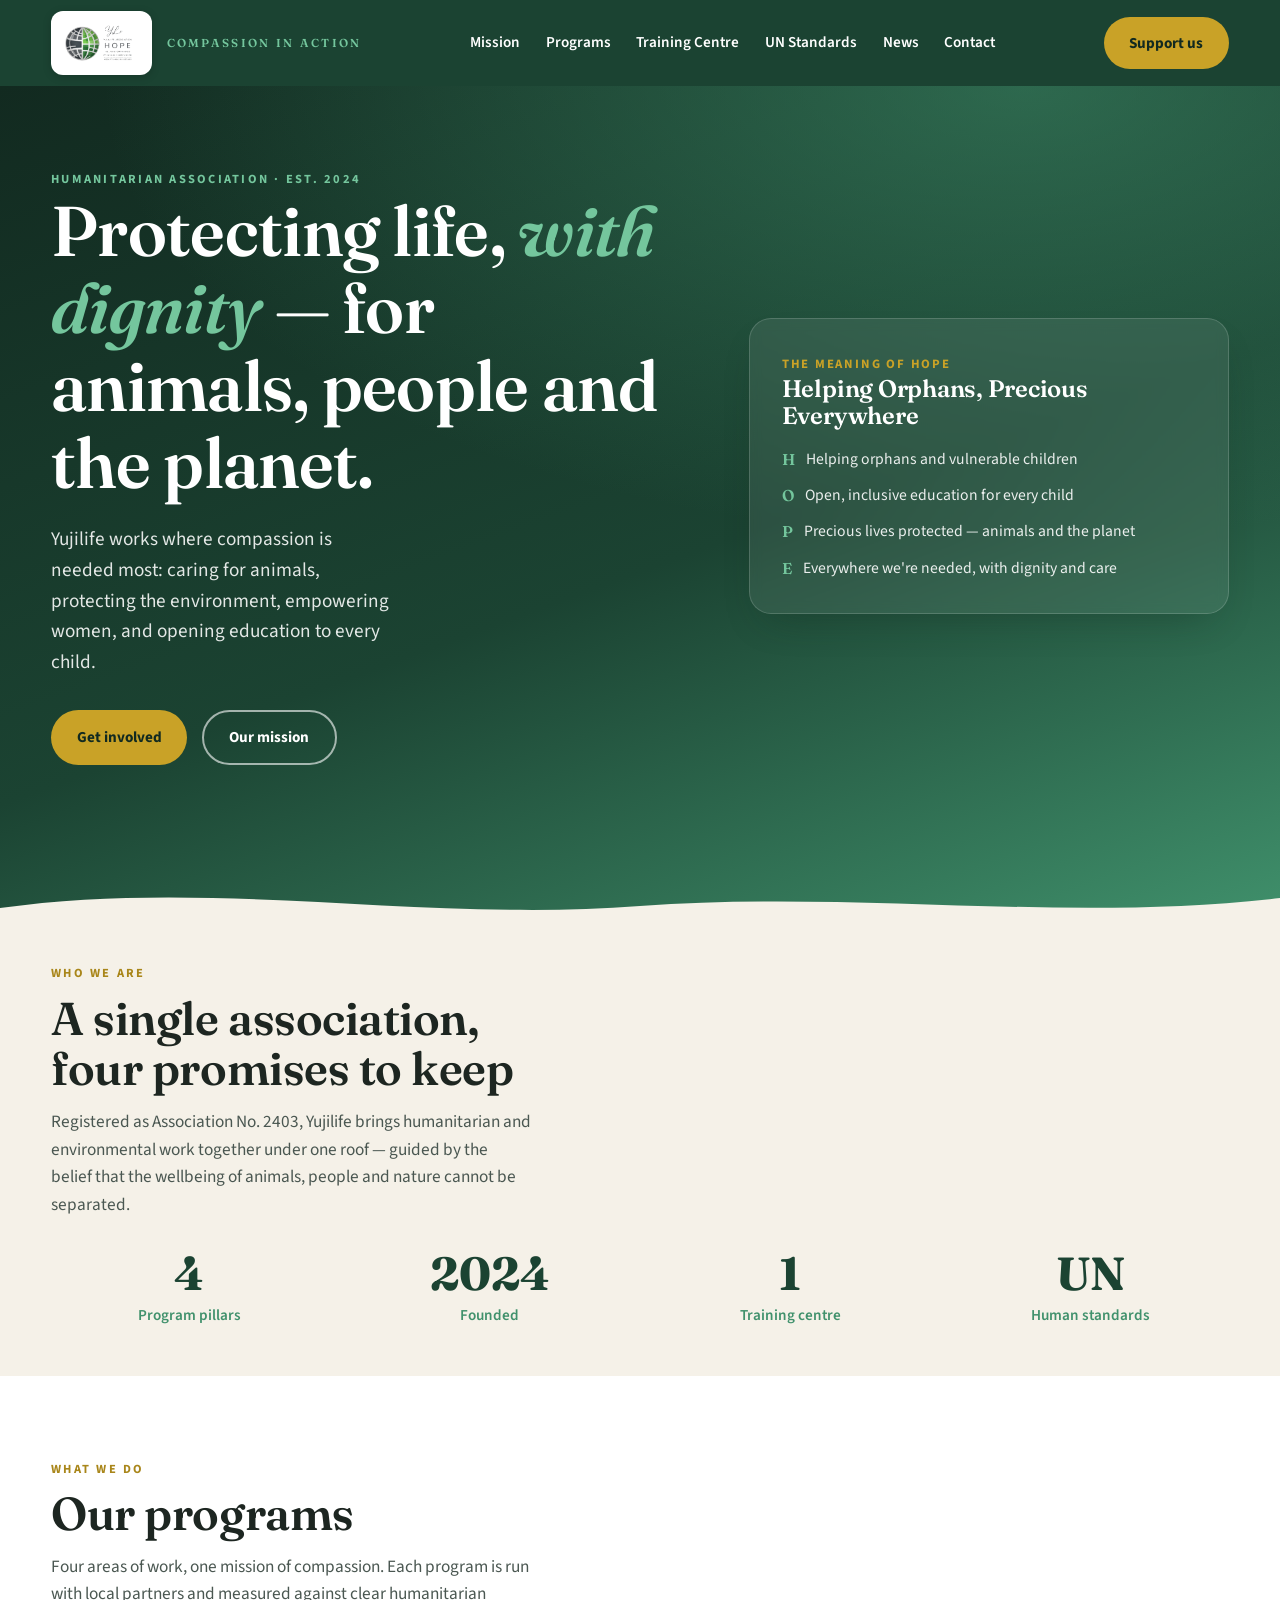
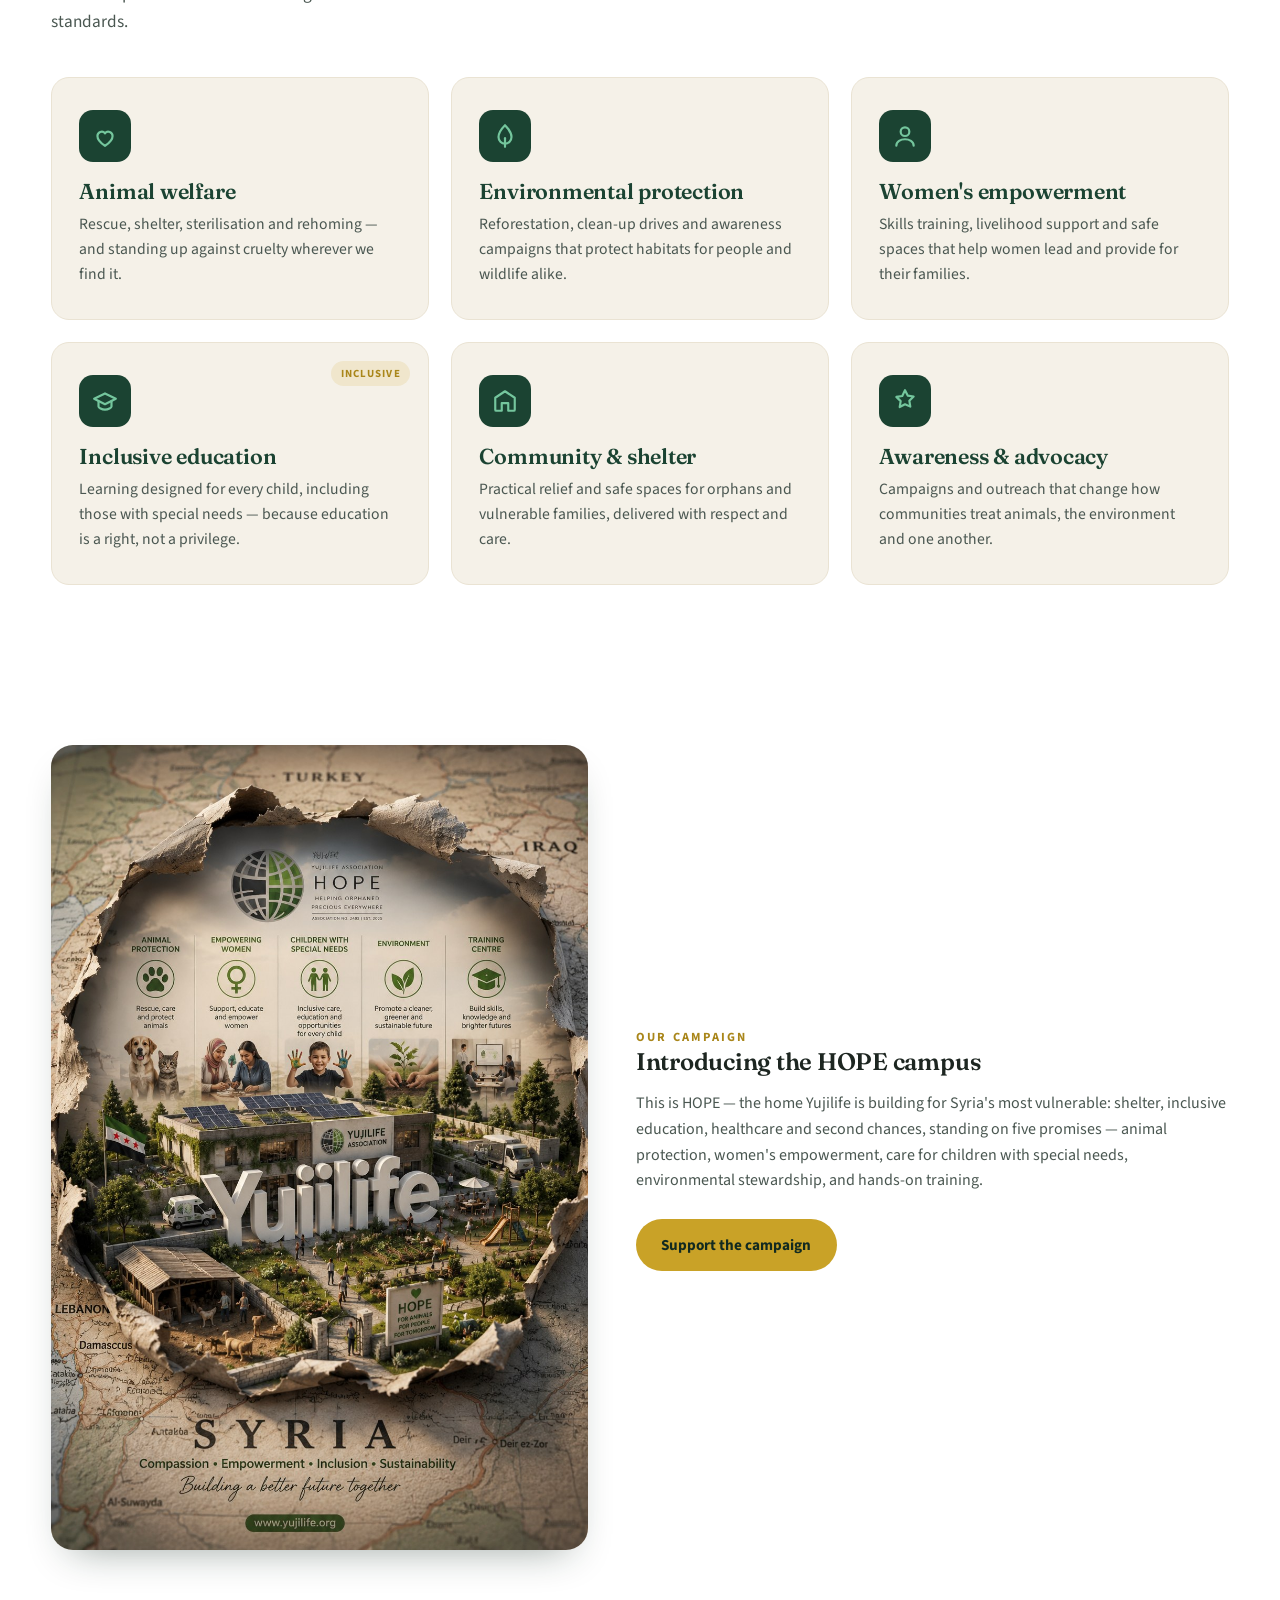
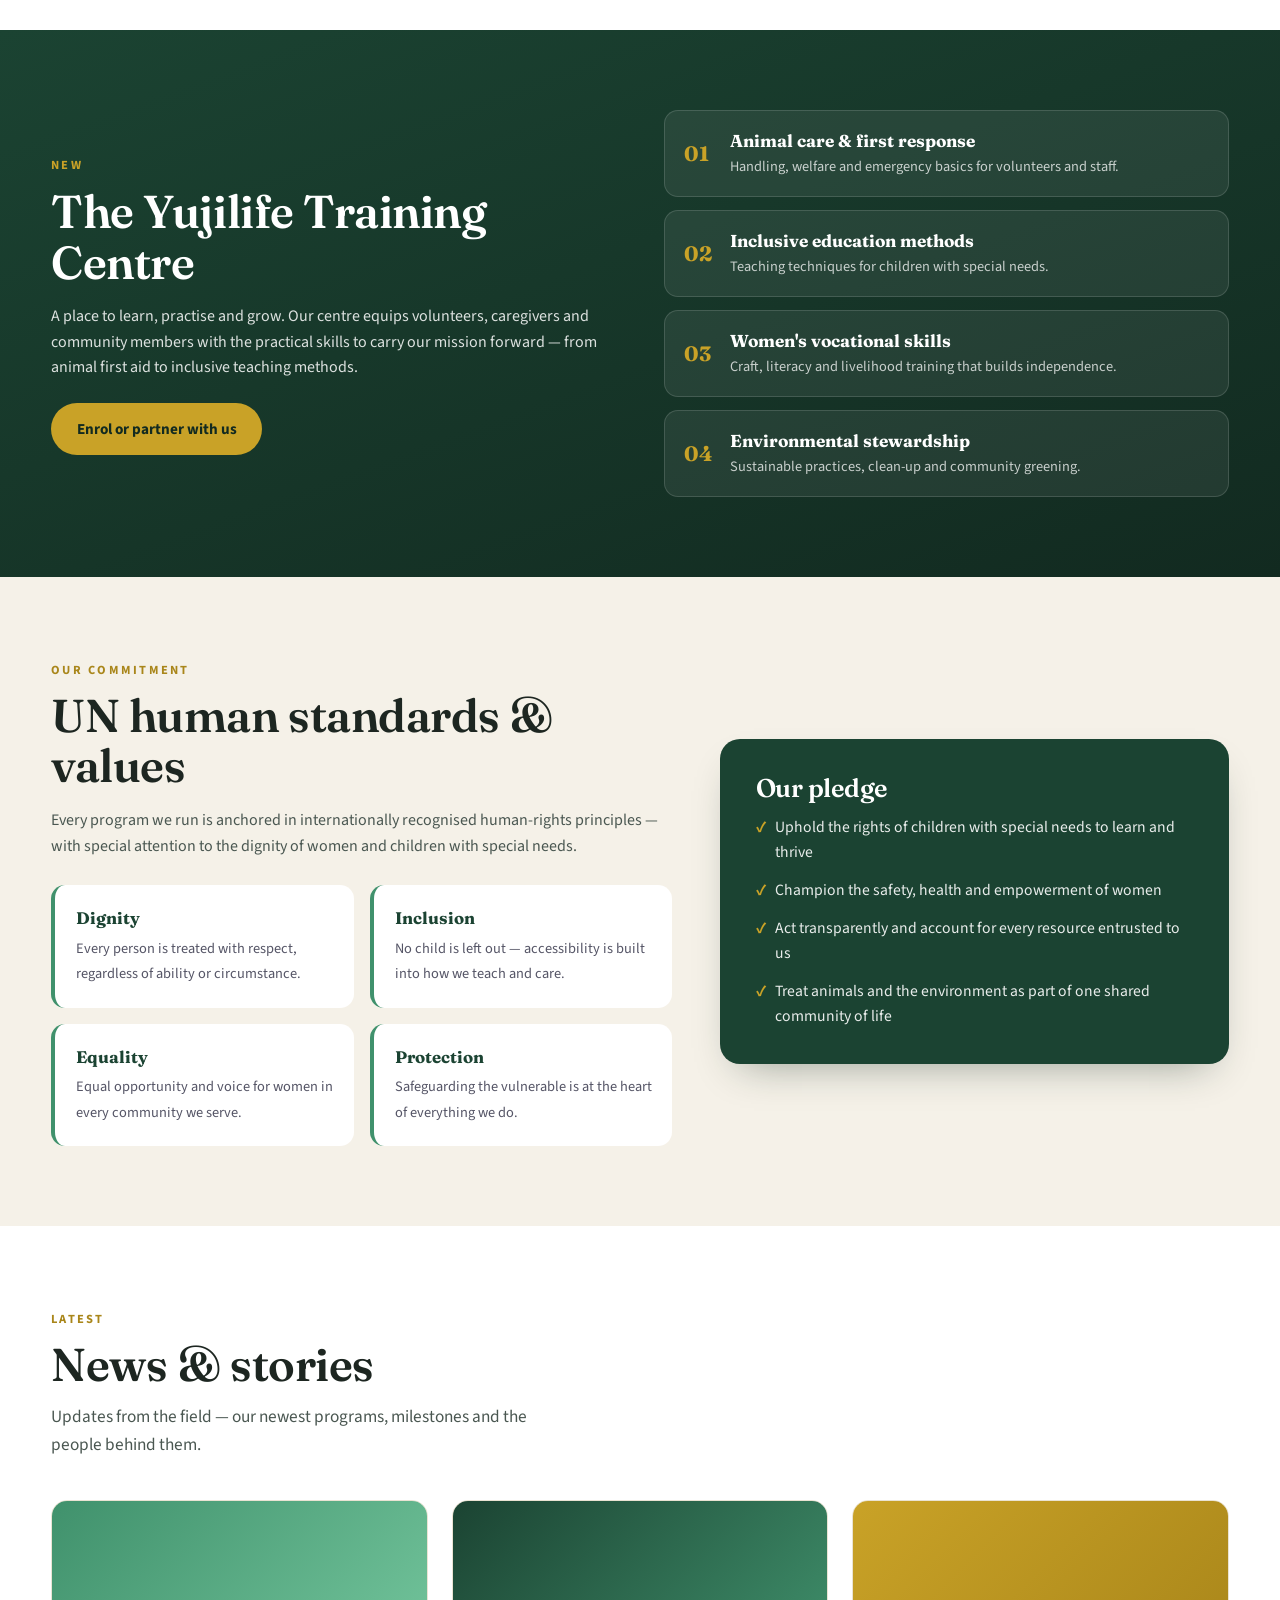
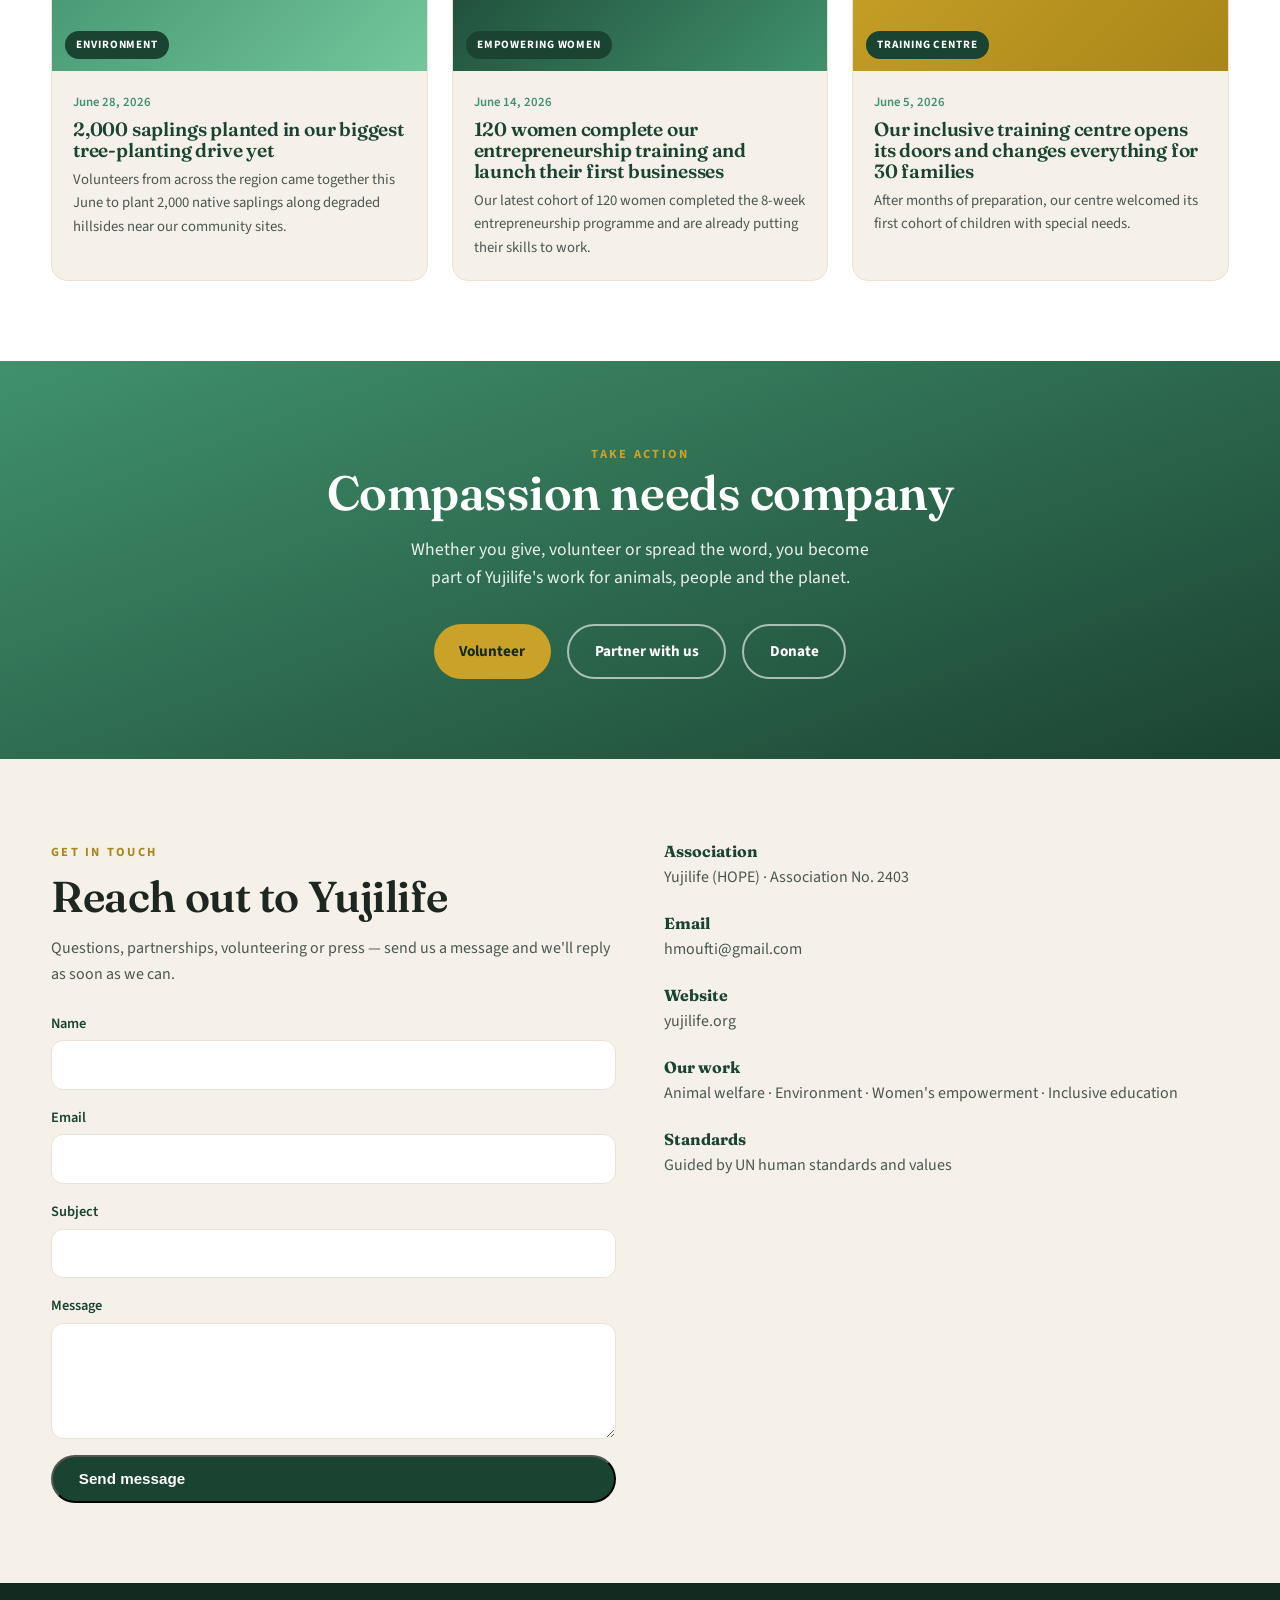
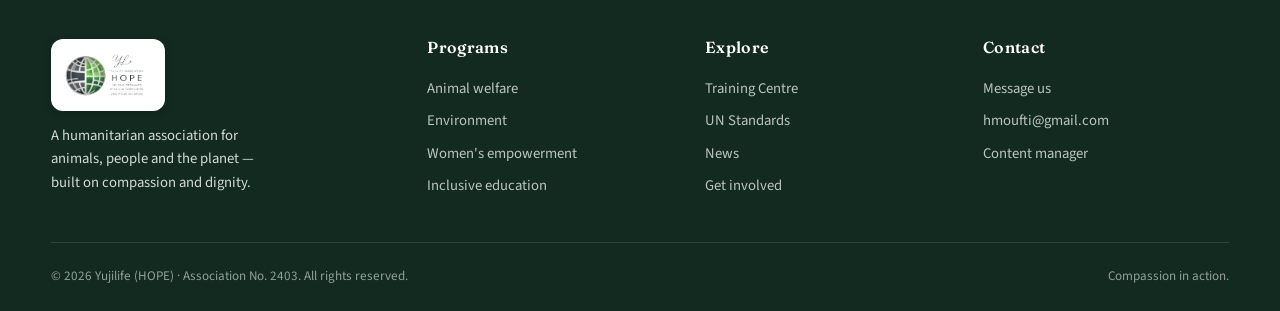
==== index.html @ bf0c50e9 "Update index.html" ====
<!DOCTYPE html>
<html lang="en">
<head>
<meta charset="UTF-8">
<meta name="viewport" content="width=device-width, initial-scale=1.0">
<title>Yujilife — Compassion in action</title>
<meta name="description" content="Yujilife (HOPE) is a humanitarian association: animal welfare, environmental protection, women's empowerment, and inclusive education for children with special needs — built on UN human standards and values.">
<link rel="preconnect" href="https://fonts.googleapis.com">
<link rel="preconnect" href="https://fonts.gstatic.com" crossorigin>
<link href="https://fonts.googleapis.com/css2?family=Fraunces:opsz,wght@9..144,400;9..144,500;9..144,600;9..144,700&family=Source+Sans+3:wght@300;400;500;600;700&display=swap" rel="stylesheet">
<style>
:root{
  --forest:#1B4332;
  --forest-deep:#122A20;
  --moss:#40916C;
  --sage:#74C69D;
  --sand:#F5F1E8;
  --sand-deep:#EAE3D3;
  --gold:#C9A227;
  --gold-deep:#A9861A;
  --ink:#1D2621;
  --paper:#FFFFFF;
  --shadow:0 18px 40px -20px rgba(18,42,32,.45);
  --serif:"Fraunces",Georgia,serif;
  --sans:"Source Sans 3",system-ui,sans-serif;
}
*{box-sizing:border-box;margin:0;padding:0}
html{scroll-behavior:smooth}
body{font-family:var(--sans);color:var(--ink);background:var(--sand);line-height:1.6;-webkit-font-smoothing:antialiased}
img{max-width:100%;display:block}
a{color:inherit;text-decoration:none}
.wrap{width:min(1180px,92vw);margin-inline:auto}
h1,h2,h3,h4{font-family:var(--serif);font-weight:600;line-height:1.1;letter-spacing:-.01em}
.eyebrow{font-family:var(--sans);font-weight:700;font-size:.78rem;letter-spacing:.18em;text-transform:uppercase;color:var(--gold-deep)}

/* Buttons */
.btn{display:inline-flex;align-items:center;gap:.5rem;font-weight:700;font-size:.95rem;padding:.85rem 1.6rem;border-radius:999px;transition:transform .15s ease,box-shadow .2s ease,background .2s}
.btn:focus-visible{outline:3px solid var(--gold);outline-offset:3px}
.btn-gold{background:var(--gold);color:var(--forest-deep)}
.btn-gold:hover{background:var(--gold-deep);transform:translateY(-2px)}
.btn-ghost{border:2px solid rgba(255,255,255,.6);color:#fff}
.btn-ghost:hover{background:rgba(255,255,255,.12);transform:translateY(-2px)}
.btn-forest{background:var(--forest);color:#fff}
.btn-forest:hover{background:var(--forest-deep);transform:translateY(-2px)}

/* Header */
header{position:sticky;top:0;z-index:50;background:var(--forest);color:#fff}
.nav{display:flex;align-items:center;justify-content:space-between;padding:.7rem 0;gap:1rem}
.brand{display:flex;align-items:center;gap:.9rem;text-decoration:none}
.brand .logo{height:64px;width:auto;flex:none;background:#fff;padding:8px 12px;border-radius:12px;box-shadow:0 2px 8px rgba(0,0,0,.18)}
.brand-tag{font-family:var(--serif);font-weight:600;font-size:.72rem;letter-spacing:.2em;color:var(--sage);text-transform:uppercase}
.menu{display:flex;align-items:center;gap:1.6rem;font-weight:600;font-size:.95rem}
.menu a{padding:.3rem 0;border-bottom:2px solid transparent;transition:border-color .2s,color .2s}
.menu a:hover{border-color:var(--gold);color:var(--sage)}
.nav-cta{display:flex;align-items:center;gap:.7rem}
.burger{display:none;background:none;border:0;color:#fff;font-size:1.6rem;cursor:pointer}

/* Hero */
.hero{position:relative;background:
   radial-gradient(120% 90% at 80% 0%,rgba(64,145,108,.55),transparent 60%),
   linear-gradient(160deg,var(--forest-deep),var(--forest) 55%,var(--moss));
   color:#fff;overflow:hidden}
.hero-grid{display:grid;grid-template-columns:1.15fr .85fr;gap:3rem;align-items:center;padding:5rem 0 6.5rem}
.hero h1{font-size:clamp(2.6rem,5.5vw,4.4rem);font-weight:600}
.hero h1 em{font-style:italic;color:var(--sage)}
.hero p.lead{font-size:1.2rem;max-width:34ch;margin:1.4rem 0 2rem;color:rgba(255,255,255,.88)}
.hero-cta{display:flex;flex-wrap:wrap;gap:.9rem}
.hope-card{background:rgba(255,255,255,.08);border:1px solid rgba(255,255,255,.16);backdrop-filter:blur(6px);border-radius:22px;padding:2rem;box-shadow:var(--shadow)}
.hope-card h3{font-size:1.5rem;margin-bottom:.2rem}
.hope-card .acro{font-family:var(--sans);font-weight:700;letter-spacing:.14em;color:var(--gold);font-size:.8rem;text-transform:uppercase}
.hope-list{list-style:none;margin-top:1.1rem;display:grid;gap:.7rem}
.hope-list li{display:flex;gap:.7rem;align-items:flex-start;font-size:.98rem;color:rgba(255,255,255,.9)}
.hope-list b{color:var(--sage);font-family:var(--serif);font-weight:600}
.brush{display:block;width:100%;height:60px;color:var(--sand);margin-top:-1px}

/* Stat band */
.stats{background:var(--sand);padding:3rem 0}
.stat-grid{display:grid;grid-template-columns:repeat(4,1fr);gap:1.5rem;text-align:center}
.stat .num{font-family:var(--serif);font-weight:700;font-size:2.9rem;color:var(--forest);line-height:1}
.stat .lbl{font-weight:600;color:var(--moss);margin-top:.4rem;font-size:.95rem}

/* Section base */
section{padding:5rem 0}
.section-head{max-width:60ch;margin-bottom:2.6rem}
.section-head h2{font-size:clamp(2rem,3.6vw,2.9rem);margin:.5rem 0 .8rem}
.section-head p{color:#4a5751;font-size:1.08rem}

/* Pillars */
.pillars{background:var(--paper)}
.pillar-grid{display:grid;grid-template-columns:repeat(3,1fr);gap:1.4rem}
.pillar{position:relative;border-radius:18px;padding:2rem 1.7rem;background:var(--sand);border:1px solid var(--sand-deep);transition:transform .2s,box-shadow .2s;overflow:hidden}
.pillar:hover{transform:translateY(-4px);box-shadow:var(--shadow)}
.pillar .ic{width:52px;height:52px;border-radius:14px;display:grid;place-items:center;background:var(--forest);color:var(--sage);margin-bottom:1.1rem}
.pillar h3{font-size:1.35rem;margin-bottom:.5rem;color:var(--forest)}
.pillar p{color:#4a5751;font-size:.98rem}
.pillar .tag{position:absolute;top:1.1rem;right:1.1rem;font-size:.68rem;font-weight:700;letter-spacing:.1em;text-transform:uppercase;color:var(--gold-deep);background:rgba(201,162,39,.14);padding:.25rem .6rem;border-radius:999px}

/* Campaign poster */
.campaign{background:var(--paper)}
.campaign-grid{display:grid;grid-template-columns:.95fr 1.05fr;gap:3rem;align-items:center}
.campaign-media{border-radius:22px;overflow:hidden;box-shadow:var(--shadow);background:var(--sand)}
.campaign-media img{width:100%;height:auto;display:block}
.campaign-text p{color:#4a5751;margin:1rem 0 1.6rem}

/* Training centre feature */
.training{background:linear-gradient(160deg,var(--forest),var(--forest-deep));color:#fff}
.training-grid{display:grid;grid-template-columns:1fr 1fr;gap:3rem;align-items:center}
.training h2{font-size:clamp(2rem,3.6vw,2.9rem);margin:.6rem 0 1rem}
.training p{color:rgba(255,255,255,.85);margin-bottom:1.4rem}
.course-list{display:grid;gap:.8rem}
.course{display:flex;gap:1rem;align-items:center;background:rgba(255,255,255,.07);border:1px solid rgba(255,255,255,.14);border-radius:14px;padding:1rem 1.2rem}
.course .n{font-family:var(--serif);font-weight:700;color:var(--gold);font-size:1.3rem;flex:none;width:2ch}
.course b{display:block;font-family:var(--serif);font-size:1.08rem}
.course span{font-size:.9rem;color:rgba(255,255,255,.75)}

/* UN standards */
.standards{background:var(--sand)}
.std-grid{display:grid;grid-template-columns:1.1fr .9fr;gap:3rem;align-items:center}
.principles{display:grid;grid-template-columns:1fr 1fr;gap:1rem}
.principle{background:var(--paper);border-radius:14px;padding:1.3rem;border-left:4px solid var(--moss)}
.principle b{font-family:var(--serif);color:var(--forest);font-size:1.05rem;display:block;margin-bottom:.2rem}
.principle span{font-size:.9rem;color:#556;}
.pledge{background:var(--forest);color:#fff;border-radius:20px;padding:2.2rem;box-shadow:var(--shadow)}
.pledge h3{font-size:1.6rem;margin-bottom:.8rem}
.pledge ul{list-style:none;display:grid;gap:.8rem}
.pledge li{display:flex;gap:.6rem;align-items:flex-start;color:rgba(255,255,255,.9);font-size:.98rem}
.pledge li::before{content:"✓";color:var(--gold);font-weight:800}

/* News */
.news{background:var(--paper)}
.news-grid{display:grid;grid-template-columns:repeat(3,1fr);gap:1.5rem}
.card{background:var(--sand);border-radius:16px;overflow:hidden;border:1px solid var(--sand-deep);transition:transform .2s,box-shadow .2s}
.card:hover{transform:translateY(-4px);box-shadow:var(--shadow)}
.card .ph{height:170px;background:linear-gradient(135deg,var(--moss),var(--sage));position:relative}
.card .cat{position:absolute;bottom:.8rem;left:.8rem;background:var(--forest);color:#fff;font-size:.7rem;font-weight:700;letter-spacing:.08em;text-transform:uppercase;padding:.3rem .7rem;border-radius:999px}
.card .body{padding:1.3rem}
.card .date{font-size:.8rem;color:var(--moss);font-weight:600}
.card h3{font-size:1.2rem;margin:.4rem 0;color:var(--forest)}
.card p{font-size:.92rem;color:#4a5751}

/* Act CTA */
.act{background:linear-gradient(160deg,var(--moss),var(--forest));color:#fff;text-align:center}
.act h2{font-size:clamp(2rem,4vw,3rem);margin-bottom:1rem}
.act p{max-width:52ch;margin:0 auto 2rem;color:rgba(255,255,255,.9);font-size:1.1rem}
.act-row{display:flex;gap:1rem;justify-content:center;flex-wrap:wrap}

/* Contact */
.contact{background:var(--sand)}
.contact-grid{display:grid;grid-template-columns:1fr 1fr;gap:3rem}
.contact form{display:grid;gap:1rem}
.field{display:grid;gap:.35rem}
.field label{font-weight:600;font-size:.9rem;color:var(--forest)}
.field input,.field textarea{font-family:var(--sans);font-size:1rem;padding:.8rem 1rem;border:1.5px solid var(--sand-deep);border-radius:12px;background:#fff}
.field input:focus,.field textarea:focus{outline:none;border-color:var(--moss)}
.info-block{display:grid;gap:1.3rem;align-content:start}
.info-item b{font-family:var(--serif);color:var(--forest);display:block}
.info-item span{color:#4a5751}

/* Footer */
footer{background:var(--forest-deep);color:rgba(255,255,255,.82);padding:3.5rem 0 1.5rem}
.foot-grid{display:grid;grid-template-columns:1.4fr 1fr 1fr 1fr;gap:2rem;margin-bottom:2.5rem}
.foot-grid h4{color:#fff;font-size:1rem;margin-bottom:1rem;letter-spacing:.02em}
.foot-grid a{display:block;padding:.28rem 0;font-size:.92rem;color:rgba(255,255,255,.72)}
.foot-grid a:hover{color:var(--sage)}
.foot-brand p{font-size:.92rem;max-width:32ch;margin-top:.8rem}
.foot-bottom{border-top:1px solid rgba(255,255,255,.12);padding-top:1.4rem;display:flex;justify-content:space-between;flex-wrap:wrap;gap:.6rem;font-size:.82rem;color:rgba(255,255,255,.55)}

@media(max-width:900px){
  .hero-grid,.training-grid,.std-grid,.contact-grid,.campaign-grid{grid-template-columns:1fr;gap:2rem}
  .pillar-grid,.news-grid{grid-template-columns:1fr 1fr}
  .stat-grid{grid-template-columns:1fr 1fr;gap:2rem}
  .foot-grid{grid-template-columns:1fr 1fr}
  .menu,.nav-cta .btn-forest{display:none}
  .burger{display:block}
  .menu.open{display:flex;position:absolute;top:100%;left:0;right:0;flex-direction:column;background:var(--forest);padding:1rem 6vw 1.5rem;gap:.9rem}
}
@media(max-width:560px){
  .pillar-grid,.news-grid,.principles{grid-template-columns:1fr}
  .brand .logo{height:48px;padding:5px 8px}
  .brand-tag{display:none}
}
@media(prefers-reduced-motion:reduce){*{transition:none!important;scroll-behavior:auto}}
</style>
</head>
<body>

<header>
 <div class="wrap nav">
  <a class="brand" href="#top">
   <img class="logo" src="logo-transparent.png" alt="YUJILIFE Association — HOPE: Helping Orphaned Precious Everywhere">
   <span class="brand-tag">Compassion in action</span>
  </a>
  <nav class="menu" id="menu">
   <a href="#mission">Mission</a>
   <a href="#pillars">Programs</a>
   <a href="#training">Training Centre</a>
   <a href="#standards">UN Standards</a>
   <a href="#news">News</a>
   <a href="#contact">Contact</a>
  </nav>
  <div class="nav-cta">
   <a class="btn btn-gold" href="#act">Support us</a>
   <button class="burger" aria-label="Toggle menu" onclick="document.getElementById('menu').classList.toggle('open')">☰</button>
  </div>
 </div>
</header>

<main id="top">

<!-- HERO -->
<section class="hero" style="padding:0">
 <div class="wrap hero-grid">
  <div>
   <span class="eyebrow" style="color:var(--sage)">Humanitarian association · Est. 2024</span>
   <h1>Protecting life, <em>with dignity</em> — for animals, people and the planet.</h1>
   <p class="lead">Yujilife works where compassion is needed most: caring for animals, protecting the environment, empowering women, and opening education to every child.</p>
   <div class="hero-cta">
    <a class="btn btn-gold" href="#act">Get involved</a>
    <a class="btn btn-ghost" href="#mission">Our mission</a>
   </div>
  </div>
 <aside class="hope-card">
   <span class="acro">The meaning of HOPE</span>
   <h3>Helping Orphans, Precious Everywhere</h3>
   <ul class="hope-list">
    <li><b>H</b><span>Helping orphans and vulnerable children</span></li>
    <li><b>O</b><span>Open, inclusive education for every child</span></li>
    <li><b>P</b><span>Precious lives protected — animals and the planet</span></li>
    <li><b>E</b><span>Everywhere we're needed, with dignity and care</span></li>
   </ul>
  </aside>
 </div>
 <svg class="brush" viewBox="0 0 1440 60" preserveAspectRatio="none" aria-hidden="true">
  <path fill="currentColor" d="M0,40 C240,10 480,55 720,38 C960,22 1200,55 1440,30 L1440,60 L0,60 Z"/>
 </svg>
</section>

<!-- STATS -->
<section class="stats" id="mission" style="padding-top:2rem">
 <div class="wrap">
  <div class="section-head" style="margin-bottom:2rem">
   <span class="eyebrow">Who we are</span>
   <h2>A single association, four promises to keep</h2>
   <p>Registered as Association No. 2403, Yujilife brings humanitarian and environmental work together under one roof — guided by the belief that the wellbeing of animals, people and nature cannot be separated.</p>
  </div>
  <div class="stat-grid">
   <div class="stat"><div class="num">4</div><div class="lbl">Program pillars</div></div>
   <div class="stat"><div class="num">2024</div><div class="lbl">Founded</div></div>
   <div class="stat"><div class="num">1</div><div class="lbl">Training centre</div></div>
   <div class="stat"><div class="num">UN</div><div class="lbl">Human standards</div></div>
  </div>
 </div>
</section>

<!-- PILLARS -->
<section class="pillars" id="pillars">
 <div class="wrap">
  <div class="section-head">
   <span class="eyebrow">What we do</span>
   <h2>Our programs</h2>
   <p>Four areas of work, one mission of compassion. Each program is run with local partners and measured against clear humanitarian standards.</p>
  </div>
  <div class="pillar-grid">
   <article class="pillar">
    <div class="ic">
     <svg width="26" height="26" viewBox="0 0 24 24" fill="none" stroke="currentColor" stroke-width="2" stroke-linecap="round"><path d="M12 21c-4-2.5-7-5.5-7-9a4 4 0 0 1 7-2.6A4 4 0 0 1 19 12c0 3.5-3 6.5-7 9z"/></svg>
    </div>
    <h3>Animal welfare</h3>
    <p>Rescue, shelter, sterilisation and rehoming — and standing up against cruelty wherever we find it.</p>
   </article>
   <article class="pillar">
    <div class="ic">
     <svg width="26" height="26" viewBox="0 0 24 24" fill="none" stroke="currentColor" stroke-width="2" stroke-linecap="round" stroke-linejoin="round"><path d="M12 2C8 6 6 9 6 13a6 6 0 0 0 12 0c0-4-2-7-6-11z"/><path d="M12 22v-8"/></svg>
    </div>
    <h3>Environmental protection</h3>
    <p>Reforestation, clean-up drives and awareness campaigns that protect habitats for people and wildlife alike.</p>
   </article>
   <article class="pillar">
    <div class="ic">
     <svg width="26" height="26" viewBox="0 0 24 24" fill="none" stroke="currentColor" stroke-width="2" stroke-linecap="round" stroke-linejoin="round"><circle cx="12" cy="8" r="4"/><path d="M4 21c0-4 4-6 8-6s8 2 8 6"/></svg>
    </div>
    <h3>Women's empowerment</h3>
    <p>Skills training, livelihood support and safe spaces that help women lead and provide for their families.</p>
   </article>
   <article class="pillar">
    <span class="tag">Inclusive</span>
    <div class="ic">
     <svg width="26" height="26" viewBox="0 0 24 24" fill="none" stroke="currentColor" stroke-width="2" stroke-linecap="round" stroke-linejoin="round"><path d="M22 10L12 5 2 10l10 5 10-5z"/><path d="M6 12v5c0 1 3 3 6 3s6-2 6-3v-5"/></svg>
    </div>
    <h3>Inclusive education</h3>
    <p>Learning designed for every child, including those with special needs — because education is a right, not a privilege.</p>
   </article>
   <article class="pillar">
    <div class="ic">
     <svg width="26" height="26" viewBox="0 0 24 24" fill="none" stroke="currentColor" stroke-width="2" stroke-linecap="round" stroke-linejoin="round"><path d="M3 9l9-6 9 6v11a1 1 0 0 1-1 1h-5v-7H9v7H4a1 1 0 0 1-1-1z"/></svg>
    </div>
    <h3>Community & shelter</h3>
    <p>Practical relief and safe spaces for orphans and vulnerable families, delivered with respect and care.</p>
   </article>
   <article class="pillar">
    <div class="ic">
     <svg width="26" height="26" viewBox="0 0 24 24" fill="none" stroke="currentColor" stroke-width="2" stroke-linecap="round" stroke-linejoin="round"><path d="M12 2l2.5 5 5.5.8-4 3.9.9 5.5L12 15l-4.9 2.6.9-5.5-4-3.9 5.5-.8z"/></svg>
    </div>
    <h3>Awareness & advocacy</h3>
    <p>Campaigns and outreach that change how communities treat animals, the environment and one another.</p>
   </article>
  </div>
 </div>
</section>

<!-- CAMPAIGN POSTER -->
<section class="campaign" id="campaign">
 <div class="wrap campaign-grid">
  <div class="campaign-media">
   <img src="hope-campaign-poster.jpg" alt="Yujilife Association HOPE campaign poster: a 3D model of the HOPE campus rising through a torn map of Syria, surrounded by icons for animal protection, women's empowerment, inclusive education for children with special needs, environmental care, and the training centre." loading="lazy">
  </div>
  <div class="campaign-text">
   <span class="eyebrow">Our campaign</span>
   <h2>Introducing the HOPE campus</h2>
   <p>This is HOPE — the home Yujilife is building for Syria's most vulnerable: shelter, inclusive education, healthcare and second chances, standing on five promises — animal protection, women's empowerment, care for children with special needs, environmental stewardship, and hands-on training.</p>
   <a class="btn btn-gold" href="#act">Support the campaign</a>
  </div>
 </div>
</section>

<!-- TRAINING CENTRE -->
<section class="training" id="training">
 <div class="wrap training-grid">
  <div>
   <span class="eyebrow" style="color:var(--gold)">New</span>
   <h2>The Yujilife Training Centre</h2>
   <p>A place to learn, practise and grow. Our centre equips volunteers, caregivers and community members with the practical skills to carry our mission forward — from animal first aid to inclusive teaching methods.</p>
   <a class="btn btn-gold" href="#contact">Enrol or partner with us</a>
  </div>
  <div class="course-list">
   <div class="course"><span class="n">01</span><div><b>Animal care & first response</b><span>Handling, welfare and emergency basics for volunteers and staff.</span></div></div>
   <div class="course"><span class="n">02</span><div><b>Inclusive education methods</b><span>Teaching techniques for children with special needs.</span></div></div>
   <div class="course"><span class="n">03</span><div><b>Women's vocational skills</b><span>Craft, literacy and livelihood training that builds independence.</span></div></div>
   <div class="course"><span class="n">04</span><div><b>Environmental stewardship</b><span>Sustainable practices, clean-up and community greening.</span></div></div>
  </div>
 </div>
</section>

<!-- UN STANDARDS -->
<section class="standards" id="standards">
 <div class="wrap std-grid">
  <div>
   <span class="eyebrow">Our commitment</span>
   <h2 style="font-size:clamp(2rem,3.6vw,2.9rem);margin:.5rem 0 1rem">UN human standards & values</h2>
   <p style="color:#4a5751;margin-bottom:1.6rem">Every program we run is anchored in internationally recognised human-rights principles — with special attention to the dignity of women and children with special needs.</p>
   <div class="principles">
    <div class="principle"><b>Dignity</b><span>Every person is treated with respect, regardless of ability or circumstance.</span></div>
    <div class="principle"><b>Inclusion</b><span>No child is left out — accessibility is built into how we teach and care.</span></div>
    <div class="principle"><b>Equality</b><span>Equal opportunity and voice for women in every community we serve.</span></div>
    <div class="principle"><b>Protection</b><span>Safeguarding the vulnerable is at the heart of everything we do.</span></div>
   </div>
  </div>
  <aside class="pledge">
   <h3>Our pledge</h3>
   <ul>
    <li>Uphold the rights of children with special needs to learn and thrive</li>
    <li>Champion the safety, health and empowerment of women</li>
    <li>Act transparently and account for every resource entrusted to us</li>
    <li>Treat animals and the environment as part of one shared community of life</li>
   </ul>
  </aside>
 </div>
</section>

<!-- NEWS -->
<section class="news" id="news">
 <div class="wrap">
  <div class="section-head">
   <span class="eyebrow">Latest</span>
   <h2>News & stories</h2>
   <p>Updates from the field — our newest programs, milestones and the people behind them.</p>
  </div>
  <div class="news-grid">
   <article class="card">
    <div class="ph"><span class="cat">Environment</span></div>
    <div class="body"><div class="date">June 28, 2026</div><h3>2,000 saplings planted in our biggest tree-planting drive yet</h3><p>Volunteers from across the region came together this June to plant 2,000 native saplings along degraded hillsides near our community sites.</p></div>
   </article>
   <article class="card">
    <div class="ph" style="background:linear-gradient(135deg,var(--forest),var(--moss))"><span class="cat">Empowering Women</span></div>
    <div class="body"><div class="date">June 14, 2026</div><h3>120 women complete our entrepreneurship training and launch their first businesses</h3><p>Our latest cohort of 120 women completed the 8-week entrepreneurship programme and are already putting their skills to work.</p></div>
   </article>
   <article class="card">
    <div class="ph" style="background:linear-gradient(135deg,var(--gold),var(--gold-deep))"><span class="cat">Training Centre</span></div>
    <div class="body"><div class="date">June 5, 2026</div><h3>Our inclusive training centre opens its doors and changes everything for 30 families</h3><p>After months of preparation, our centre welcomed its first cohort of children with special needs.</p></div>
   </article>
  </div>
 </div>
</section>

<!-- ACT -->
<section class="act" id="act">
 <div class="wrap">
  <span class="eyebrow" style="color:var(--gold)">Take action</span>
  <h2>Compassion needs company</h2>
  <p>Whether you give, volunteer or spread the word, you become part of Yujilife's work for animals, people and the planet.</p>
  <div class="act-row">
   <a class="btn btn-gold" href="#contact">Volunteer</a>
   <a class="btn btn-ghost" href="#contact">Partner with us</a>
   <a class="btn btn-ghost" href="#contact">Donate</a>
  </div>
 </div>
</section>

<!-- CONTACT -->
<section class="contact" id="contact">
 <div class="wrap contact-grid">
  <div>
   <span class="eyebrow">Get in touch</span>
   <h2 style="font-size:clamp(2rem,3.4vw,2.7rem);margin:.5rem 0 1rem">Reach out to Yujilife</h2>
   <p style="color:#4a5751;margin-bottom:1.5rem">Questions, partnerships, volunteering or press — send us a message and we'll reply as soon as we can.</p>
   <form name="contact" method="POST" data-netlify="true" netlify-honeypot="bot-field" action="/thank-you.html">
    <input type="hidden" name="form-name" value="contact">
    <p style="display:none"><label>Don't fill this out: <input name="bot-field"></label></p>
    <div class="field"><label for="name">Name</label><input id="name" name="name" required></div>
    <div class="field"><label for="email">Email</label><input id="email" type="email" name="email" required></div>
    <div class="field"><label for="subject">Subject</label><input id="subject" name="subject"></div>
    <div class="field"><label for="message">Message</label><textarea id="message" name="message" rows="4" required></textarea></div>
    <button class="btn btn-forest" type="submit">Send message</button>
   </form>
  </div>
  <div class="info-block">
   <div class="info-item"><b>Association</b><span>Yujilife (HOPE) · Association No. 2403</span></div>
   <div class="info-item"><b>Email</b><span>hmoufti@gmail.com</span></div>
   <div class="info-item"><b>Website</b><span>yujilife.org</span></div>
   <div class="info-item"><b>Our work</b><span>Animal welfare · Environment · Women's empowerment · Inclusive education</span></div>
   <div class="info-item"><b>Standards</b><span>Guided by UN human standards and values</span></div>
  </div>
 </div>
</section>

</main>

<footer>
 <div class="wrap">
  <div class="foot-grid">
   <div class="foot-brand">
    <div class="brand">
     <img class="logo" src="logo-transparent.png" alt="YUJILIFE Association — HOPE" style="height:72px">
    </div>
    <p>A humanitarian association for animals, people and the planet — built on compassion and dignity.</p>
   </div>
   <div><h4>Programs</h4><a href="#pillars">Animal welfare</a><a href="#pillars">Environment</a><a href="#pillars">Women's empowerment</a><a href="#pillars">Inclusive education</a></div>
   <div><h4>Explore</h4><a href="#training">Training Centre</a><a href="#standards">UN Standards</a><a href="#news">News</a><a href="#act">Get involved</a></div>
   <div><h4>Contact</h4><a href="#contact">Message us</a><a href="mailto:hmoufti@gmail.com">hmoufti@gmail.com</a><a href="/admin/">Content manager</a></div>
  </div>
  <div class="foot-bottom">
   <span>© 2026 Yujilife (HOPE) · Association No. 2403. All rights reserved.</span>
   <span>Compassion in action.</span>
  </div>
 </div>
</footer>

</body>
</html>
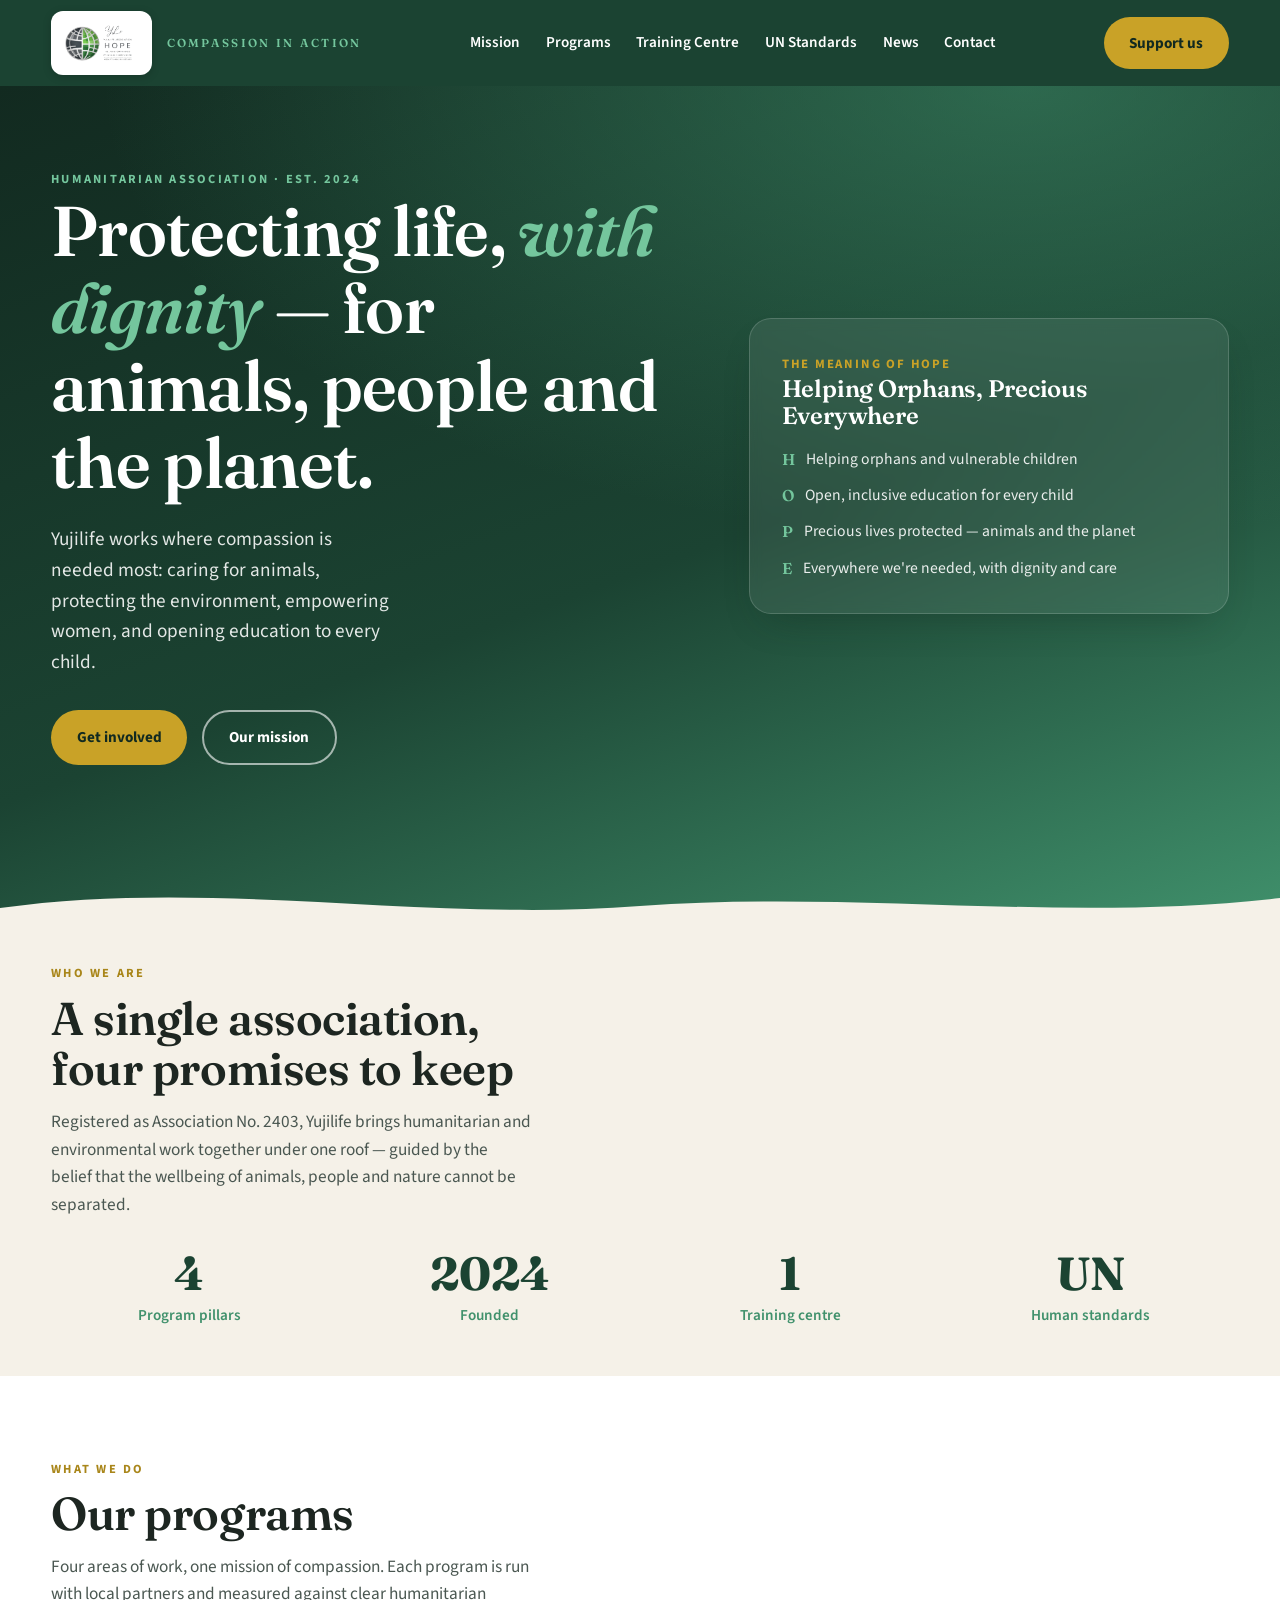
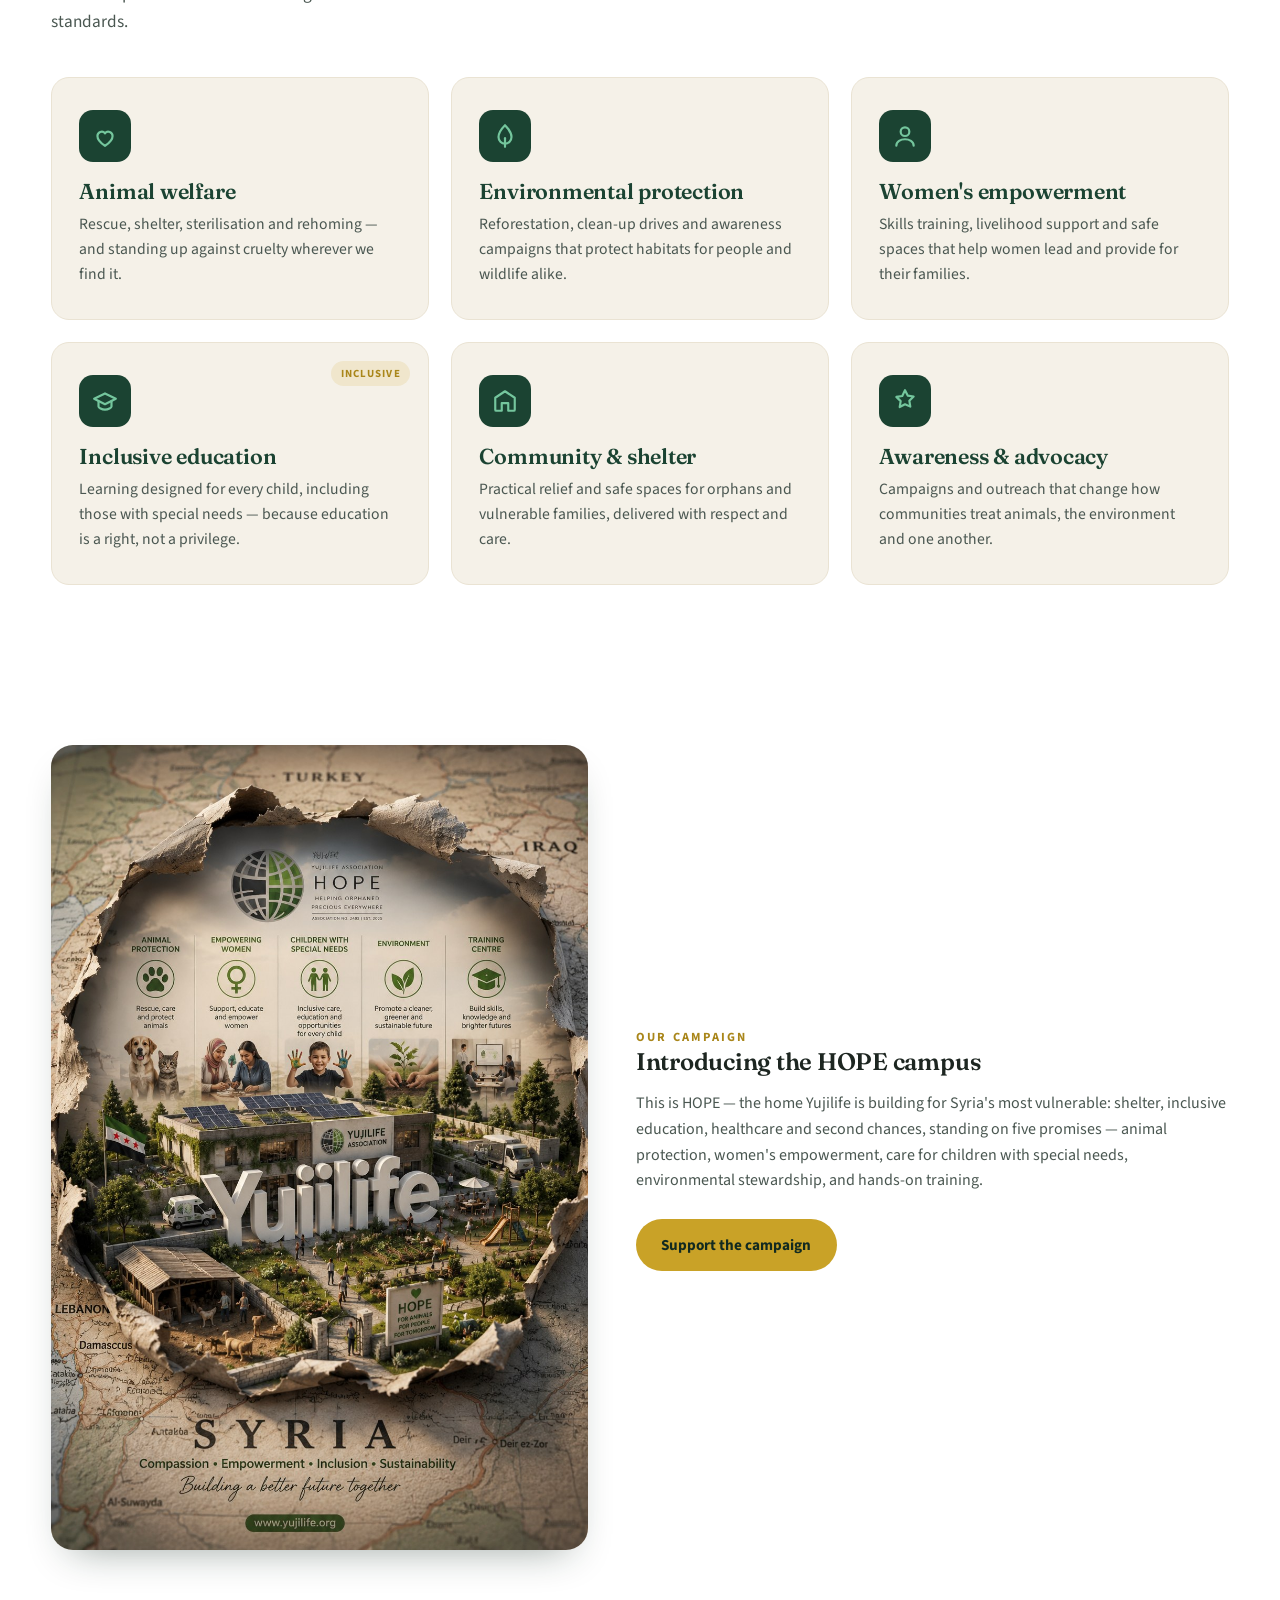
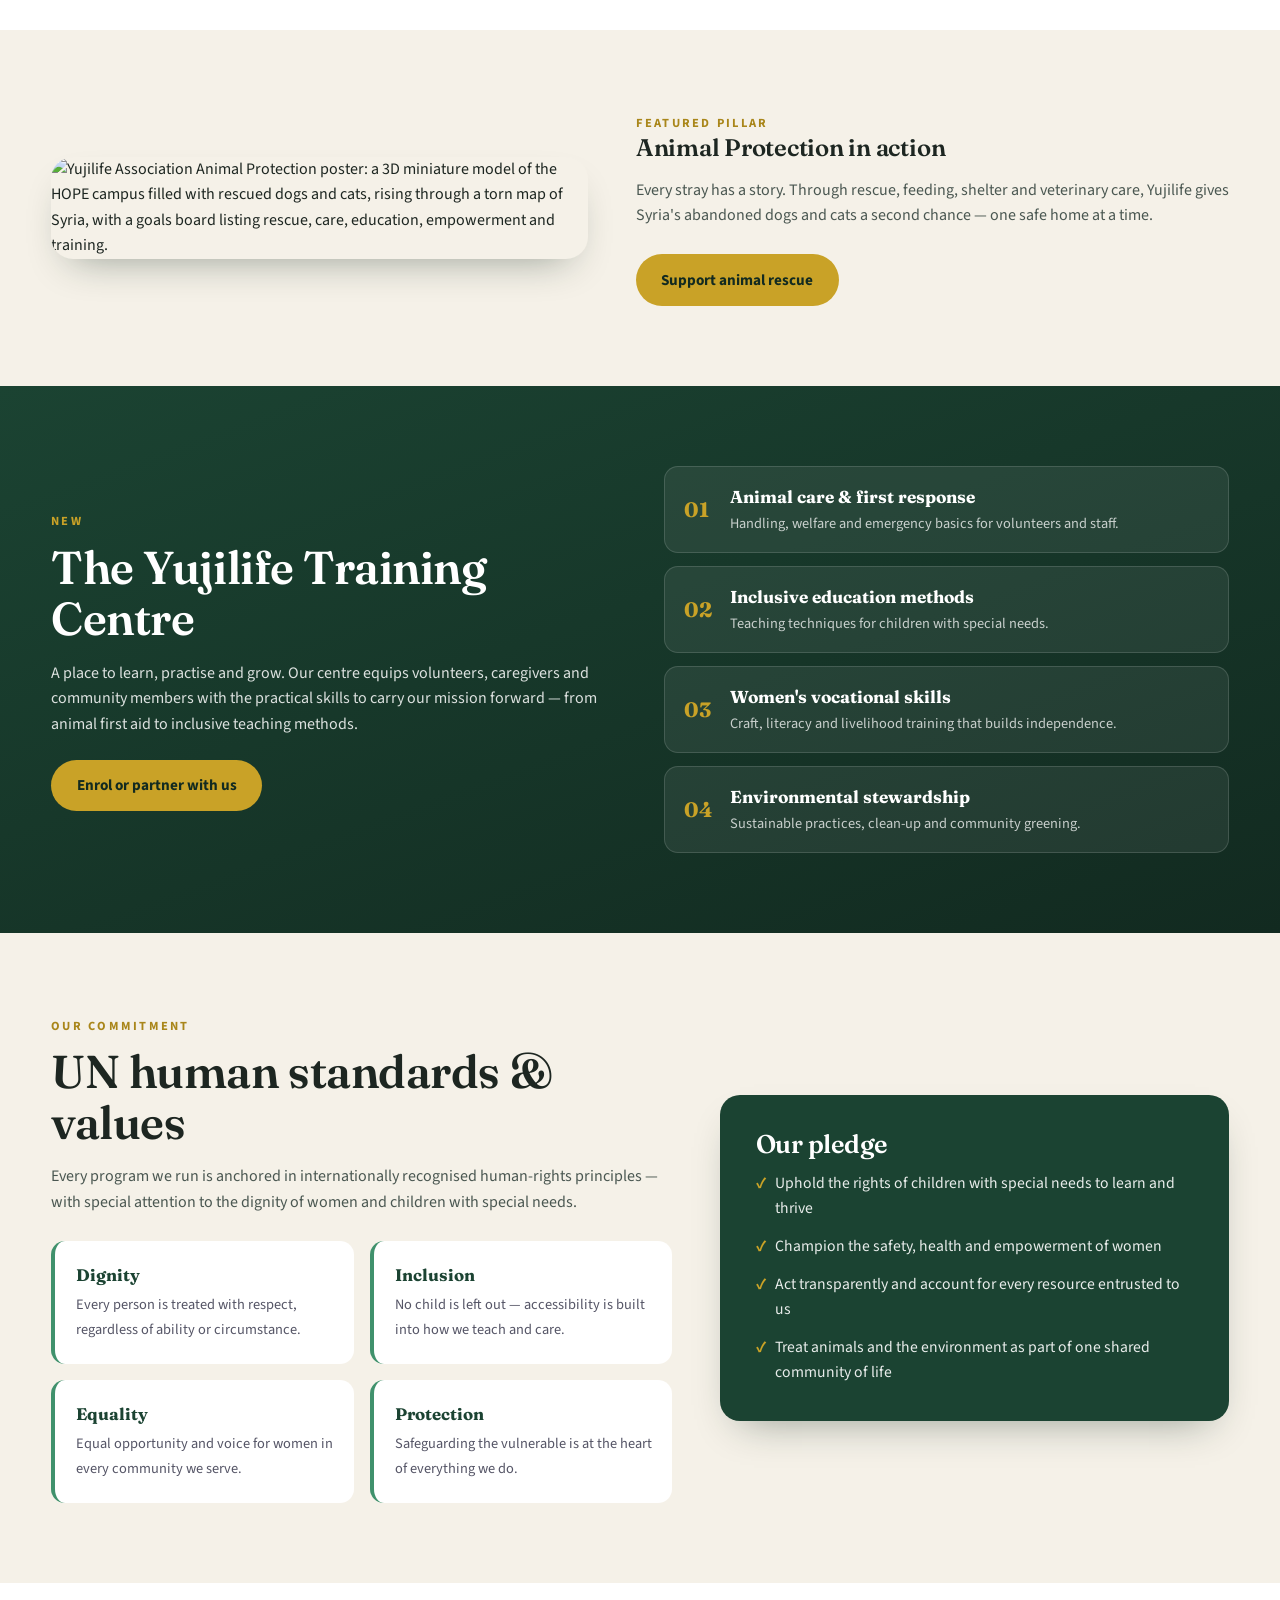
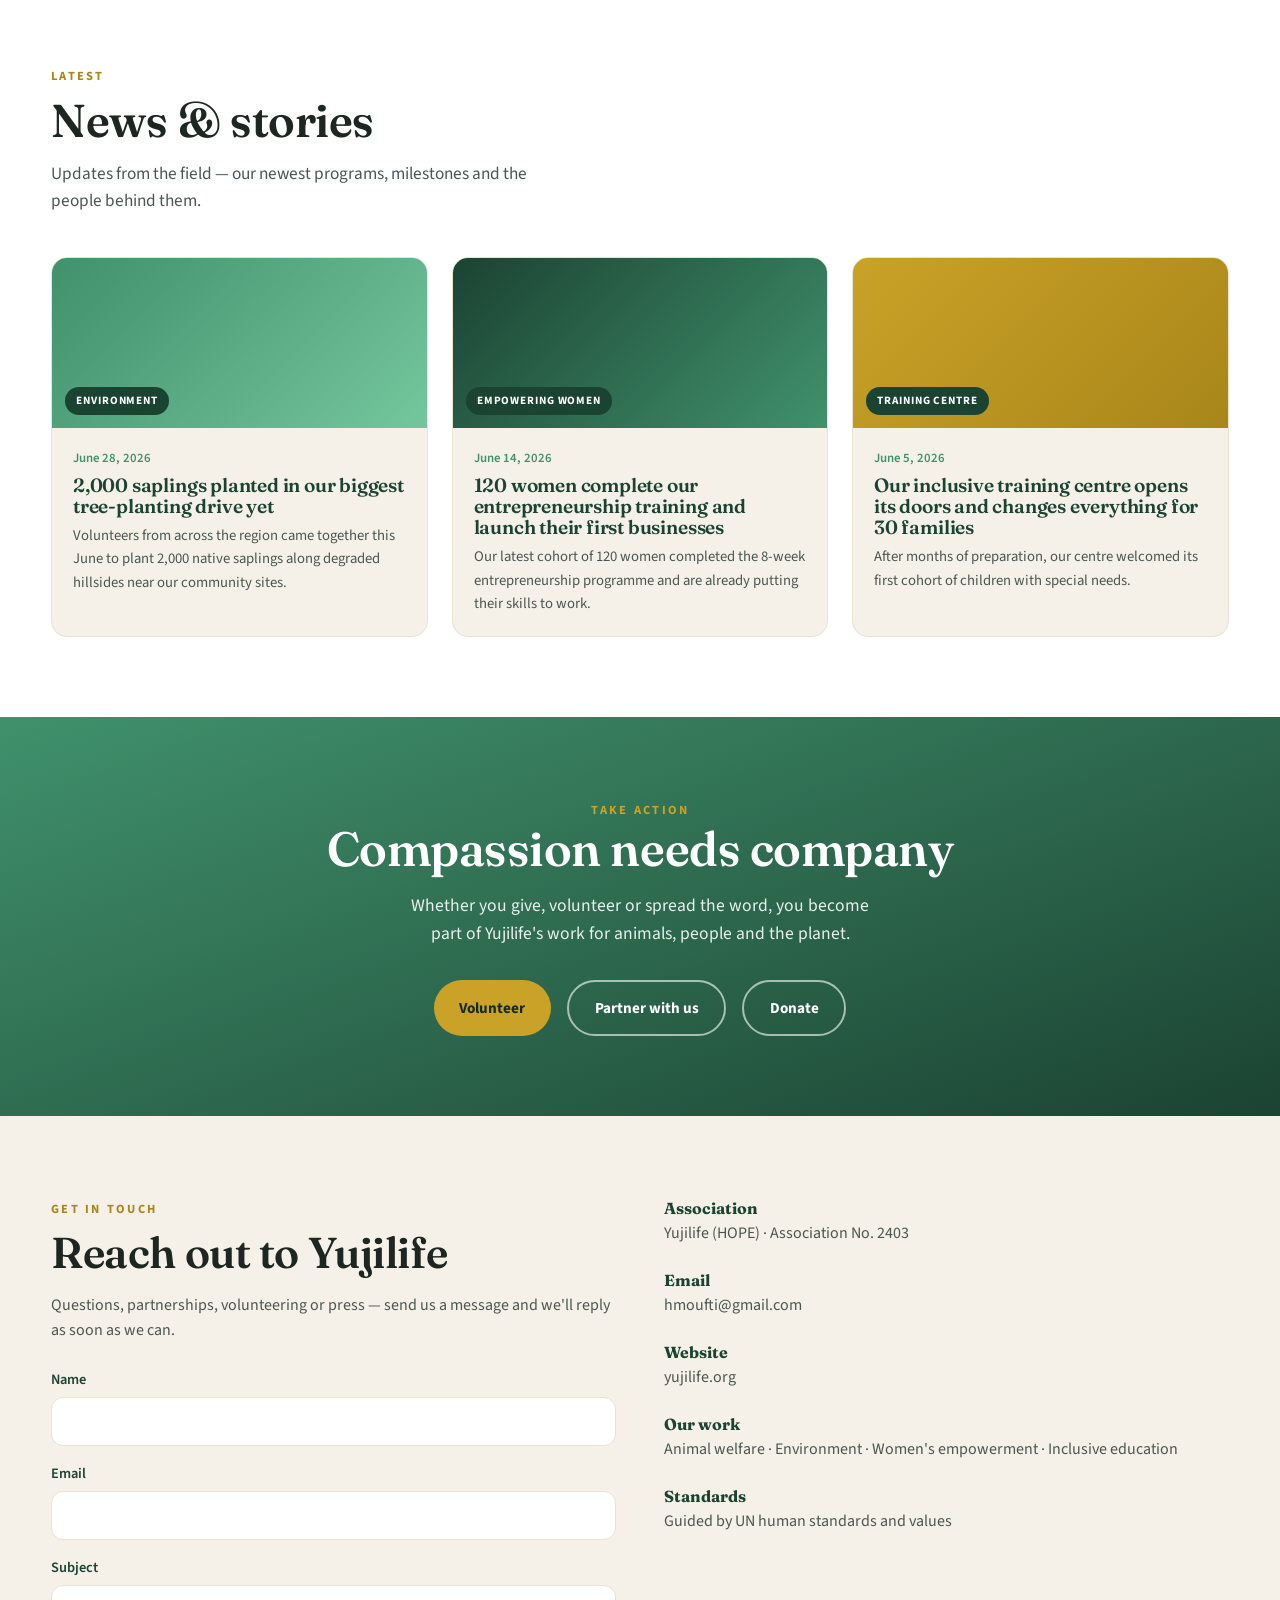
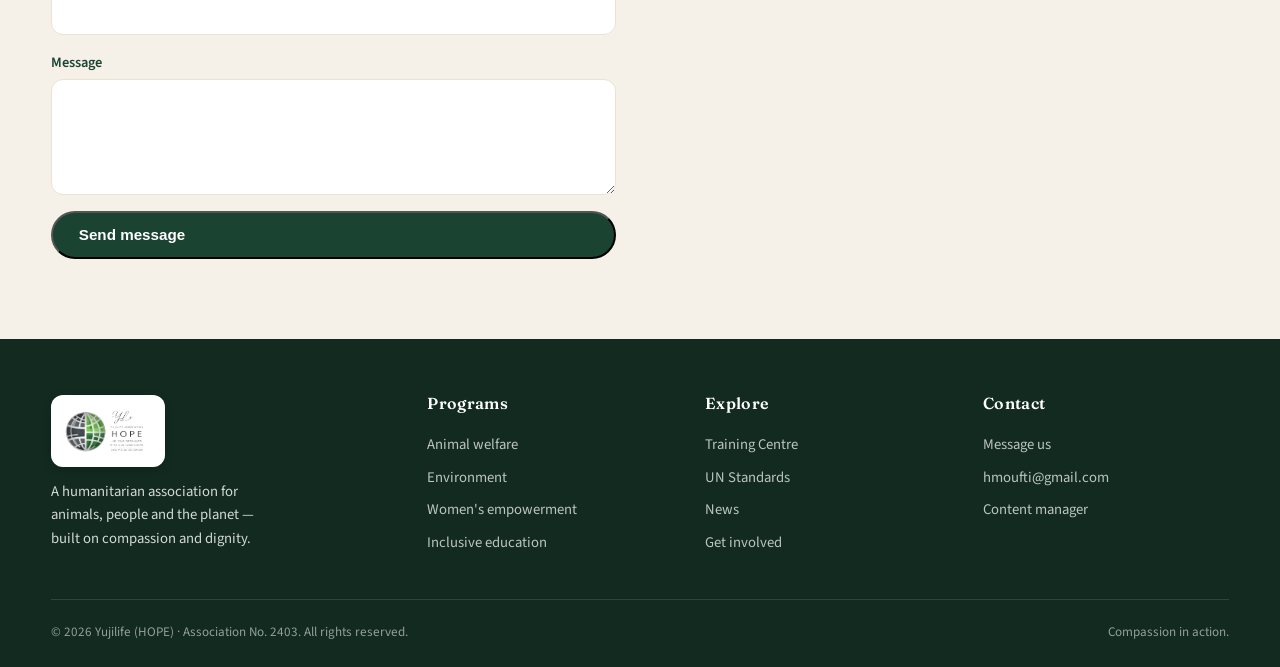
==== commit 97259e33: "Update index.html" ====
--- a/index.html
+++ b/index.html
@@ -322,7 +322,20 @@
   </div>
  </div>
 </section>
-
+<!-- ANIMAL PROTECTION POSTER -->
+<section class="campaign" id="campaign-animal" style="background:var(--sand)">
+ <div class="wrap campaign-grid">
+  <div class="campaign-media">
+   <img src="animal-protection-poster.jpg" alt="Yujilife Association Animal Protection poster: a 3D miniature model of the HOPE campus filled with rescued dogs and cats, rising through a torn map of Syria, with a goals board listing rescue, care, education, empowerment and training." loading="lazy">
+  </div>
+  <div class="campaign-text">
+   <span class="eyebrow">Featured pillar</span>
+   <h2>Animal Protection in action</h2>
+   <p>Every stray has a story. Through rescue, feeding, shelter and veterinary care, Yujilife gives Syria's abandoned dogs and cats a second chance — one safe home at a time.</p>
+   <a class="btn btn-gold" href="#act">Support animal rescue</a>
+  </div>
+ </div>
+</section>
 <!-- TRAINING CENTRE -->
 <section class="training" id="training">
  <div class="wrap training-grid">
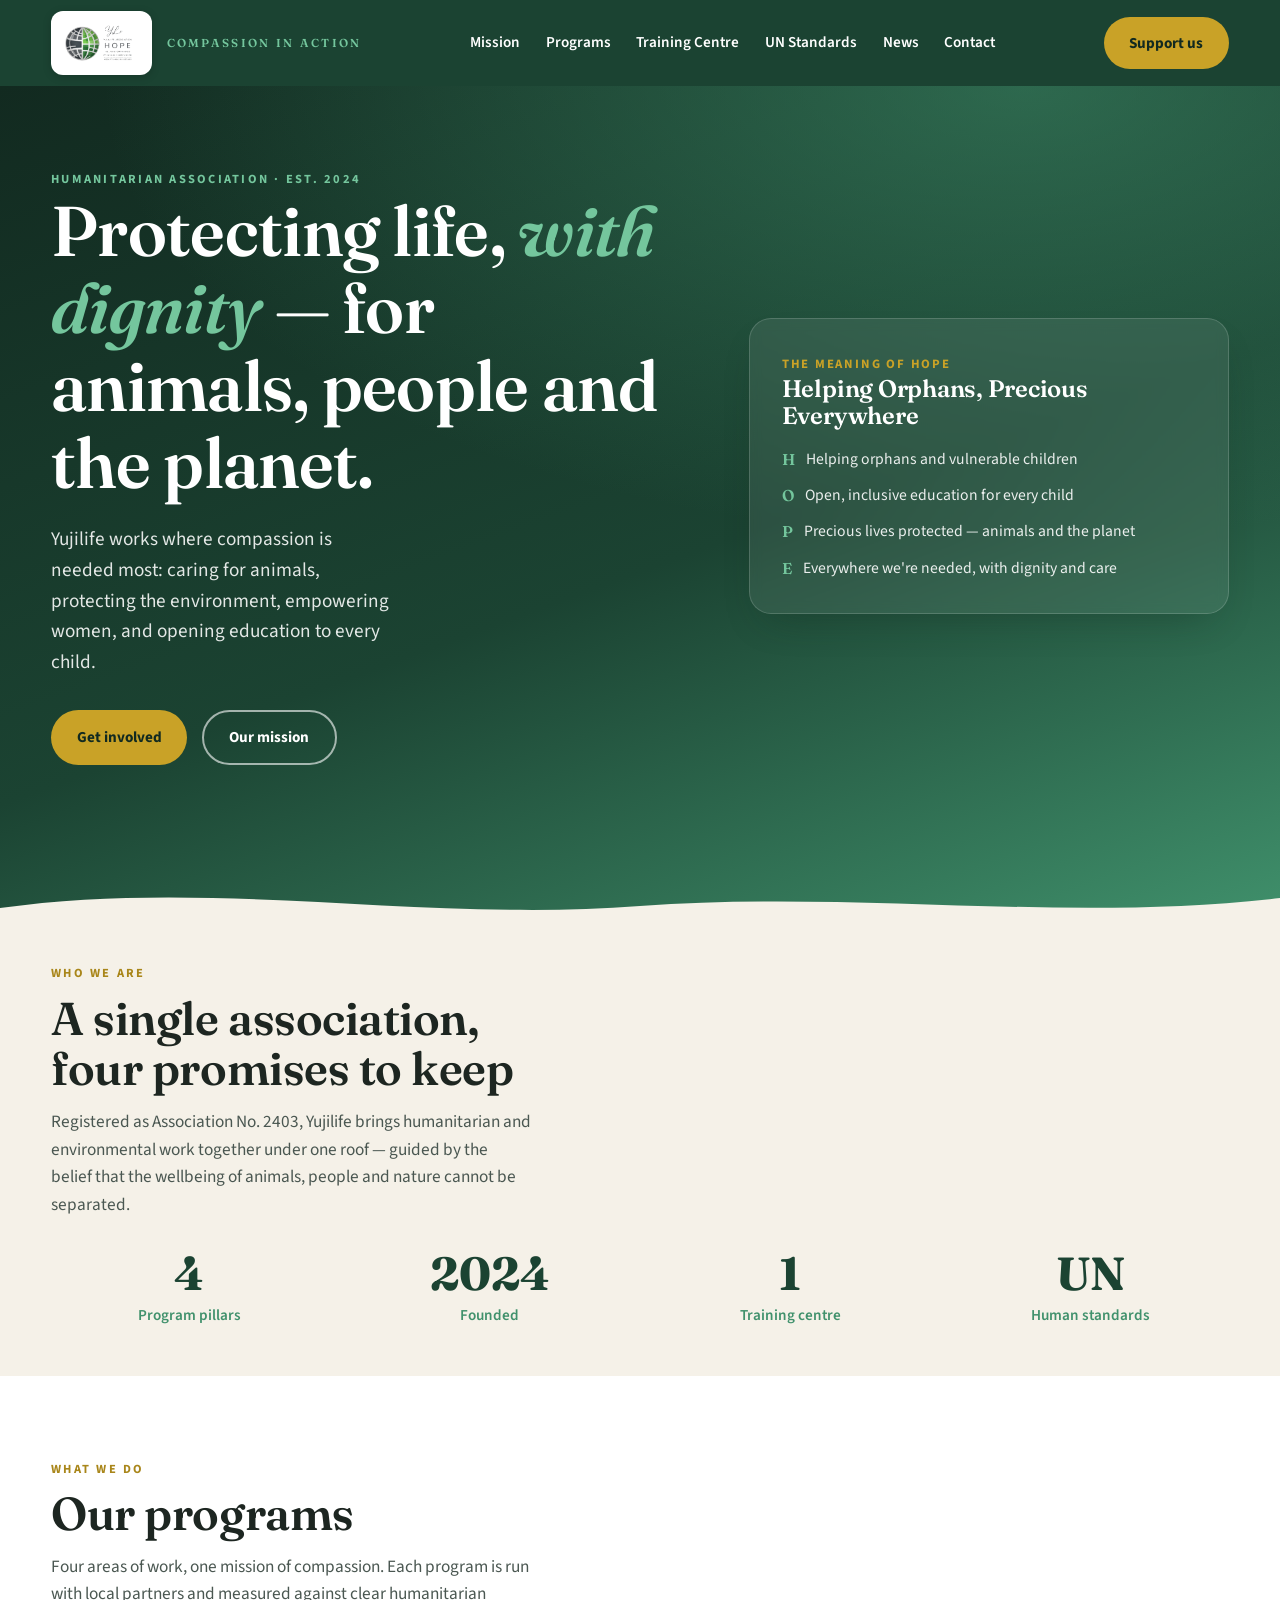
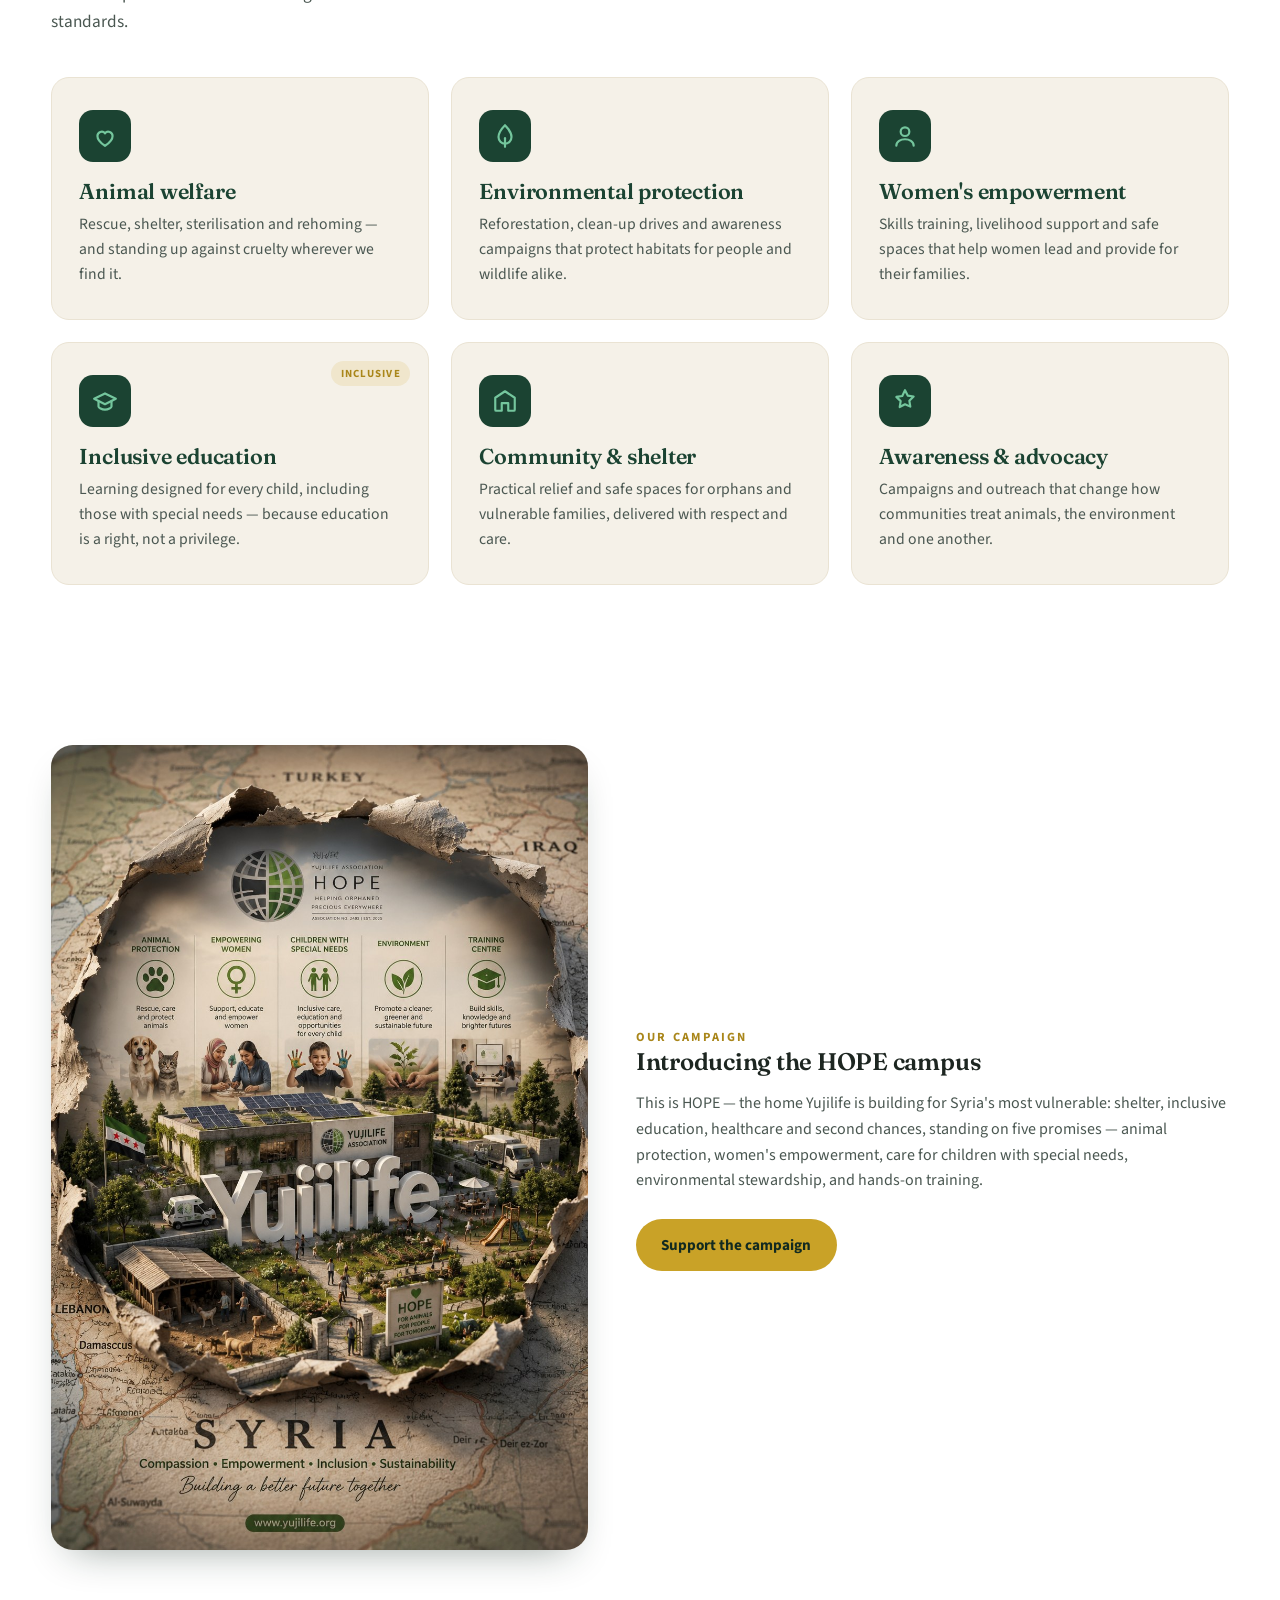
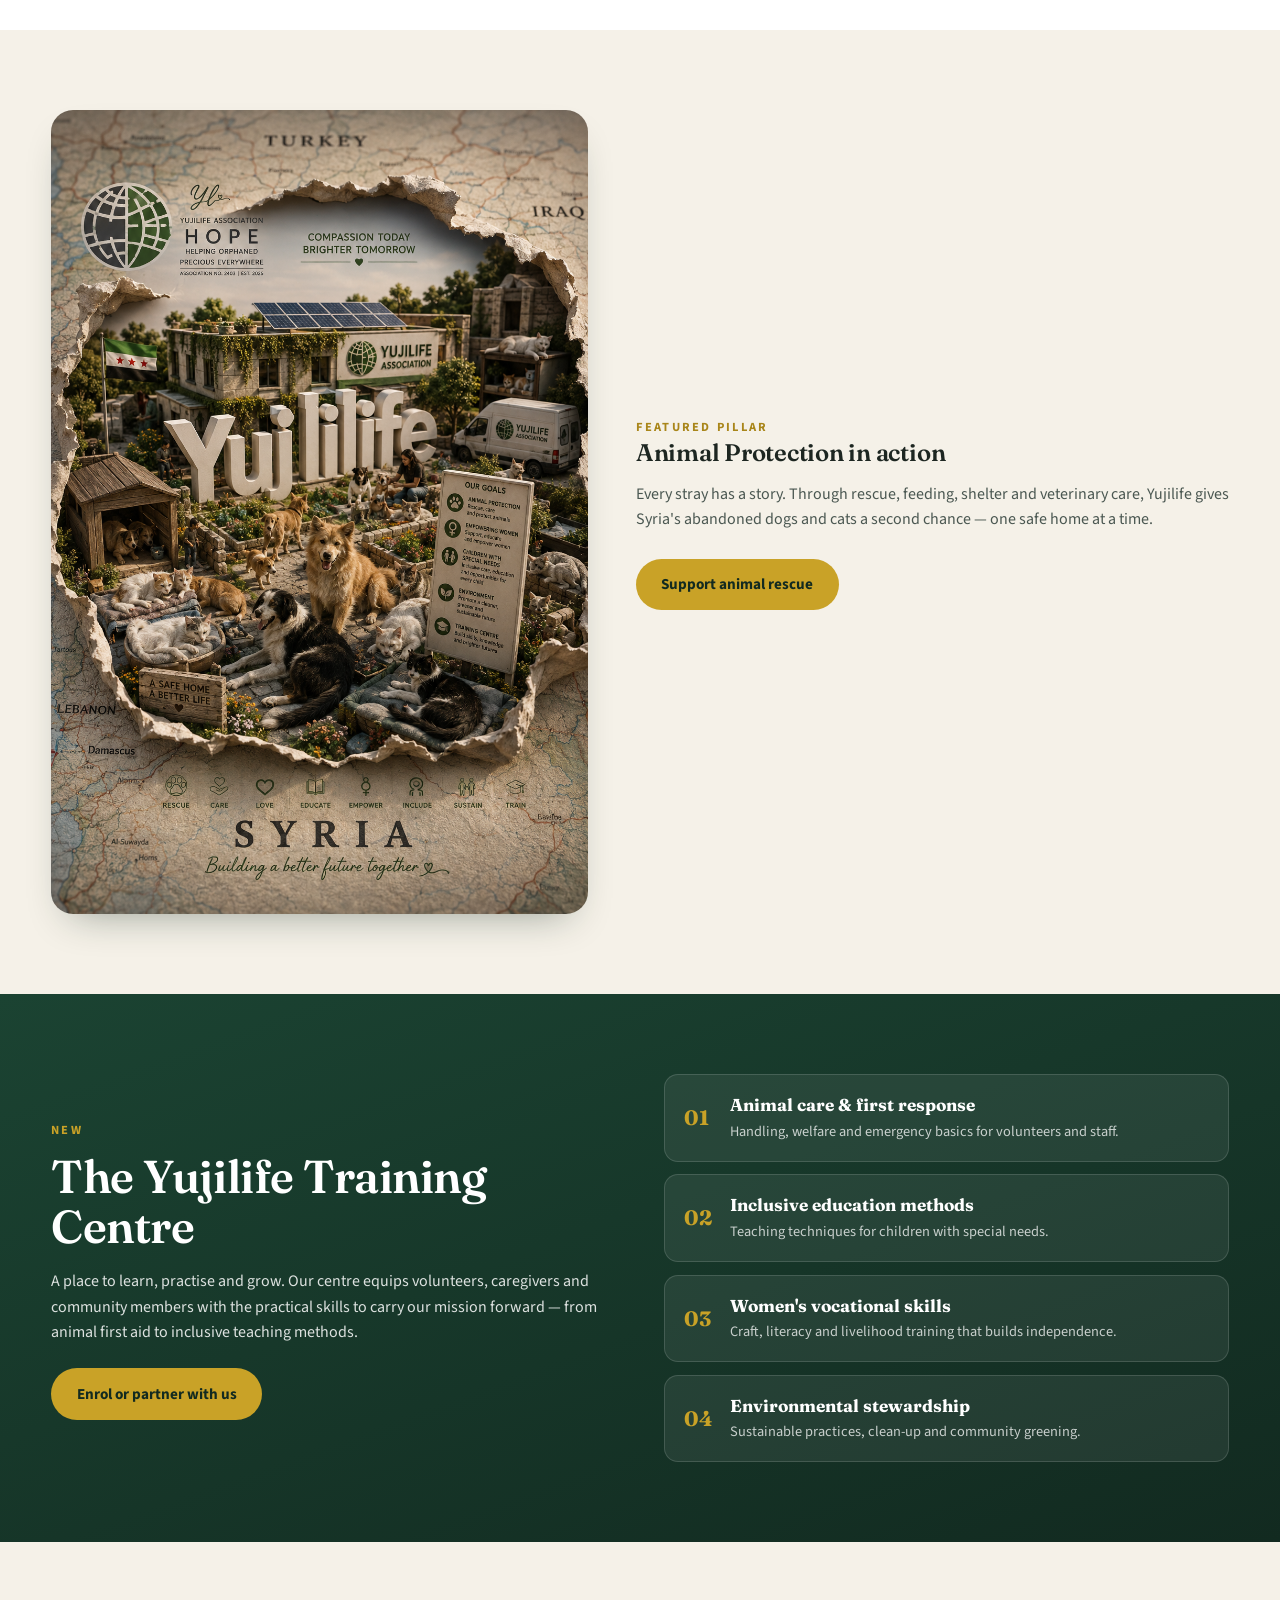
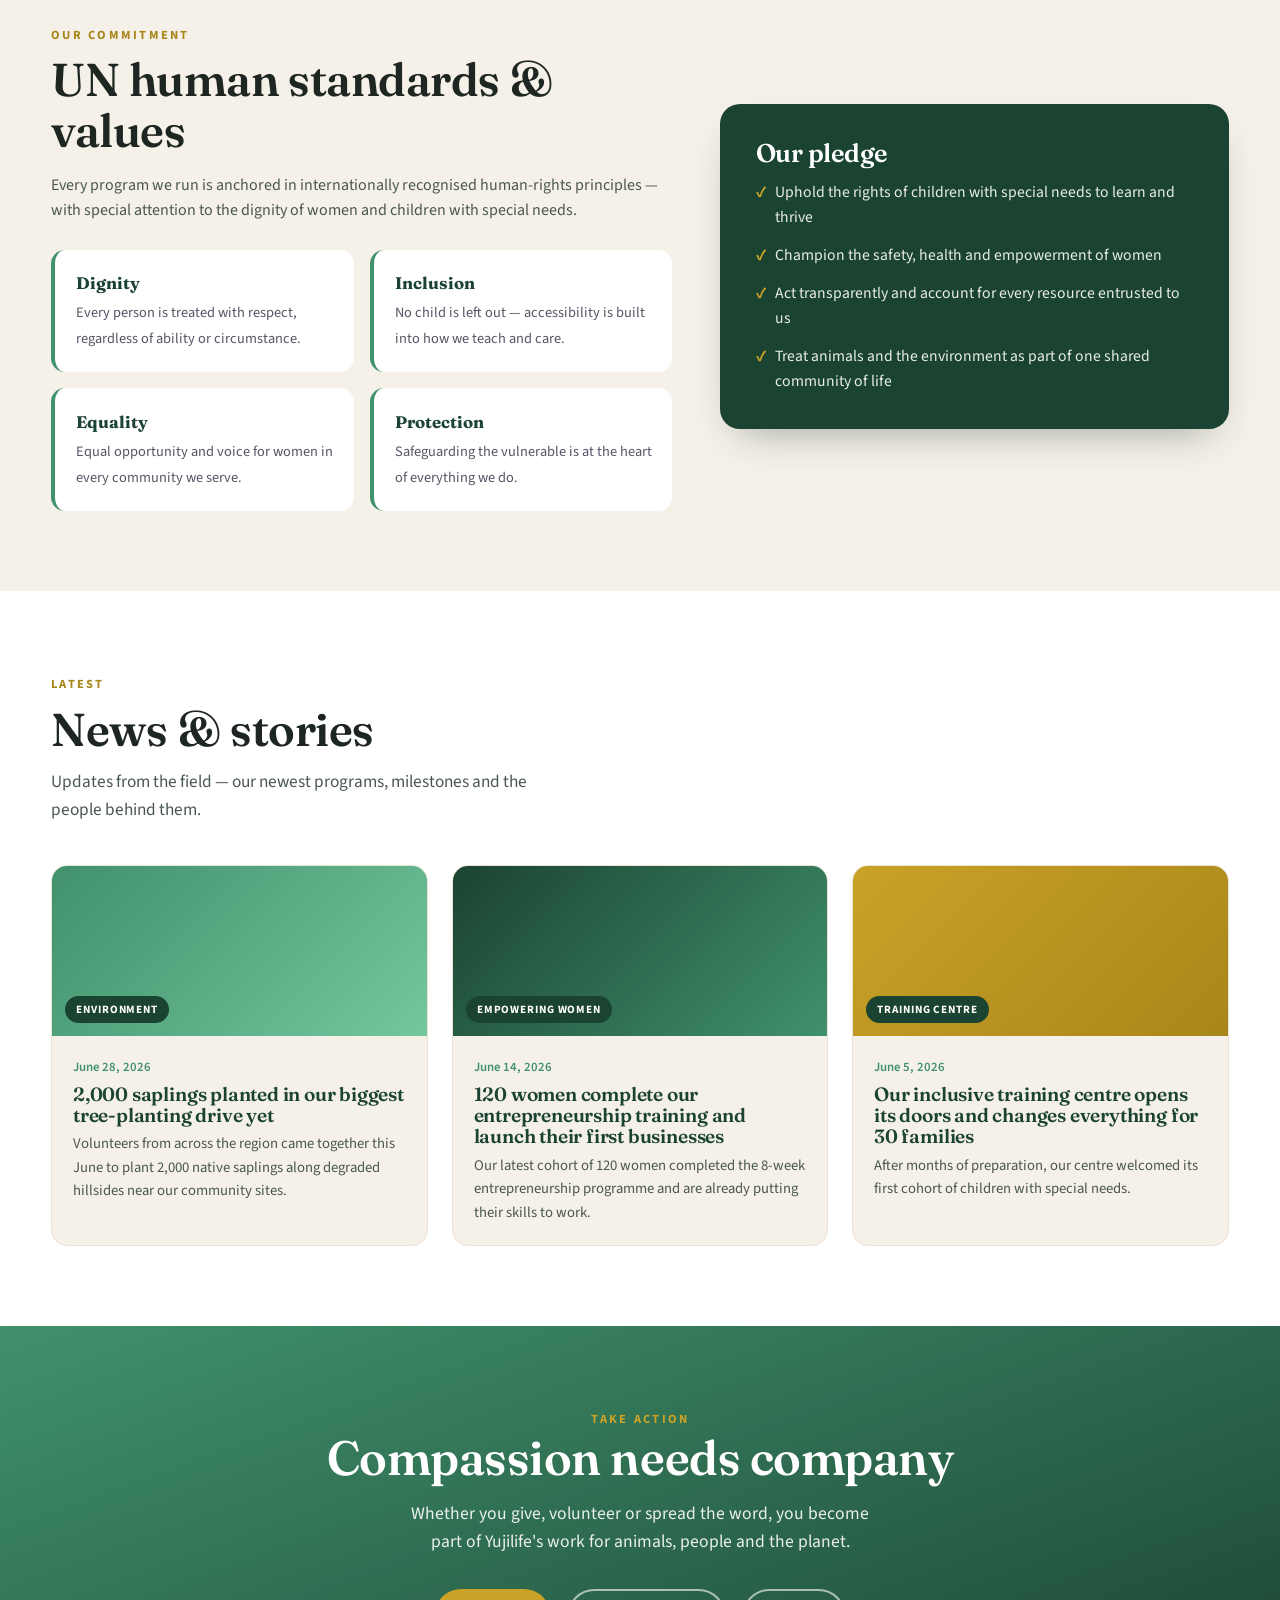
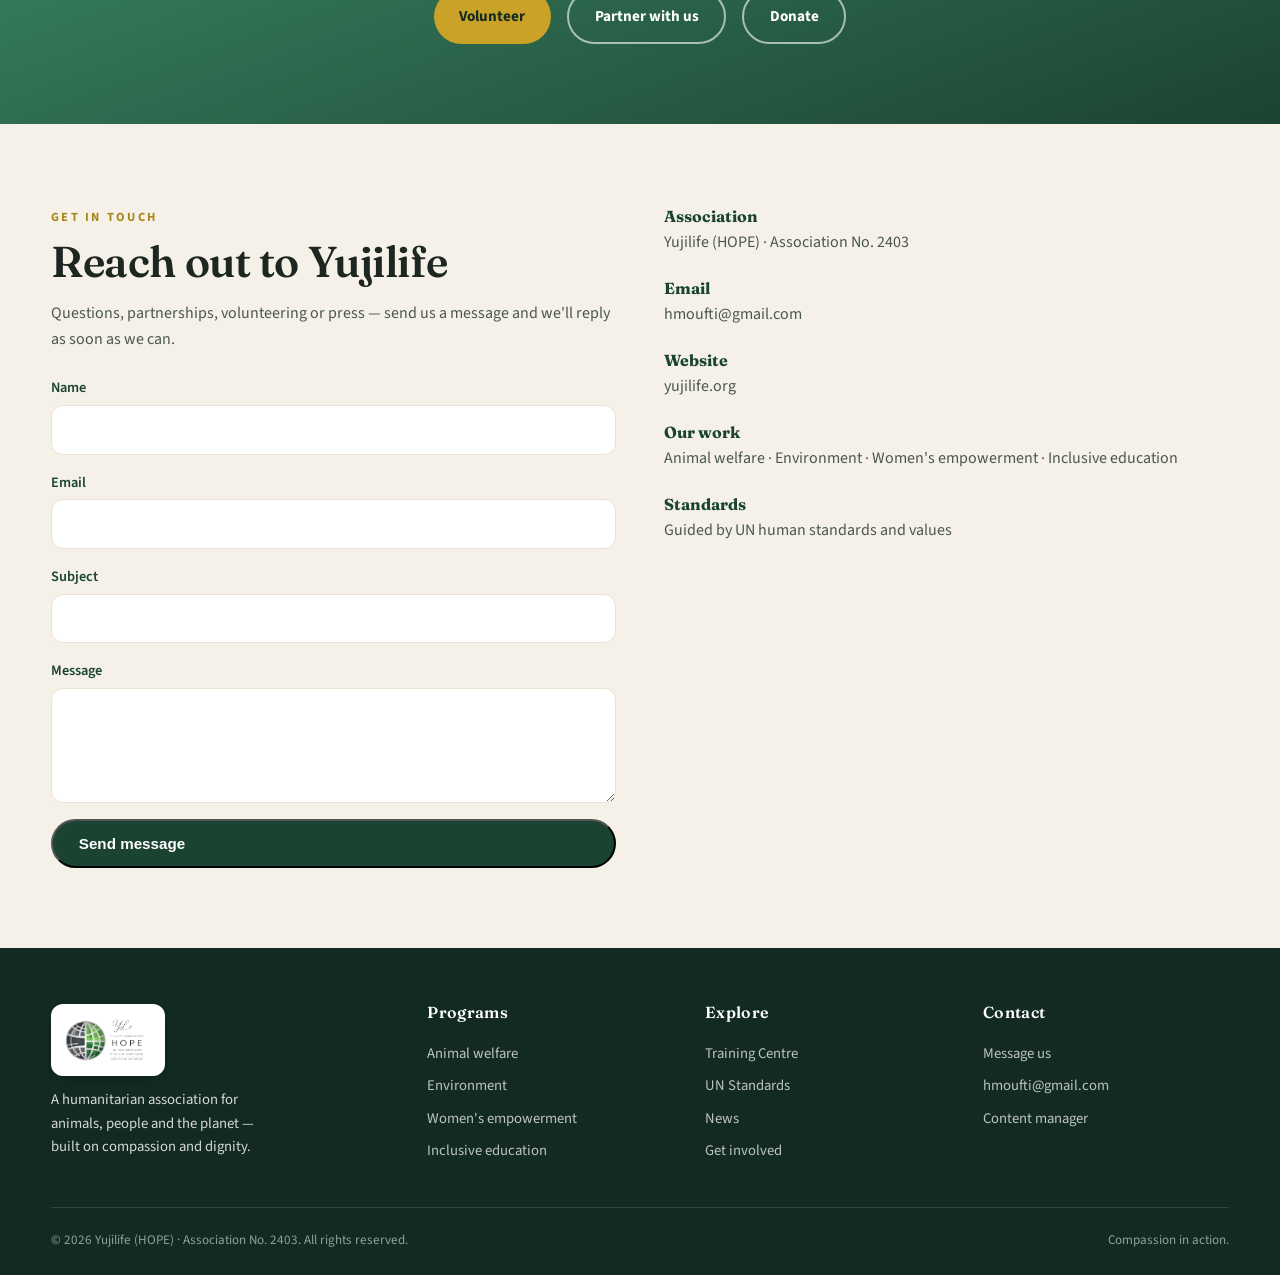
==== commit f42679f3: "Update index.html" ====
--- a/index.html
+++ b/index.html
@@ -326,7 +326,7 @@
 <section class="campaign" id="campaign-animal" style="background:var(--sand)">
  <div class="wrap campaign-grid">
   <div class="campaign-media">
-   <img src="animal-protection-poster.jpg" alt="Yujilife Association Animal Protection poster: a 3D miniature model of the HOPE campus filled with rescued dogs and cats, rising through a torn map of Syria, with a goals board listing rescue, care, education, empowerment and training." loading="lazy">
+   <img src="animal-protection-poster.png" alt="Yujilife Association Animal Protection poster: a 3D miniature model of the HOPE campus filled with rescued dogs and cats, rising through a torn map of Syria, with a goals board listing rescue, care, education, empowerment and training." loading="lazy">
   </div>
   <div class="campaign-text">
    <span class="eyebrow">Featured pillar</span>
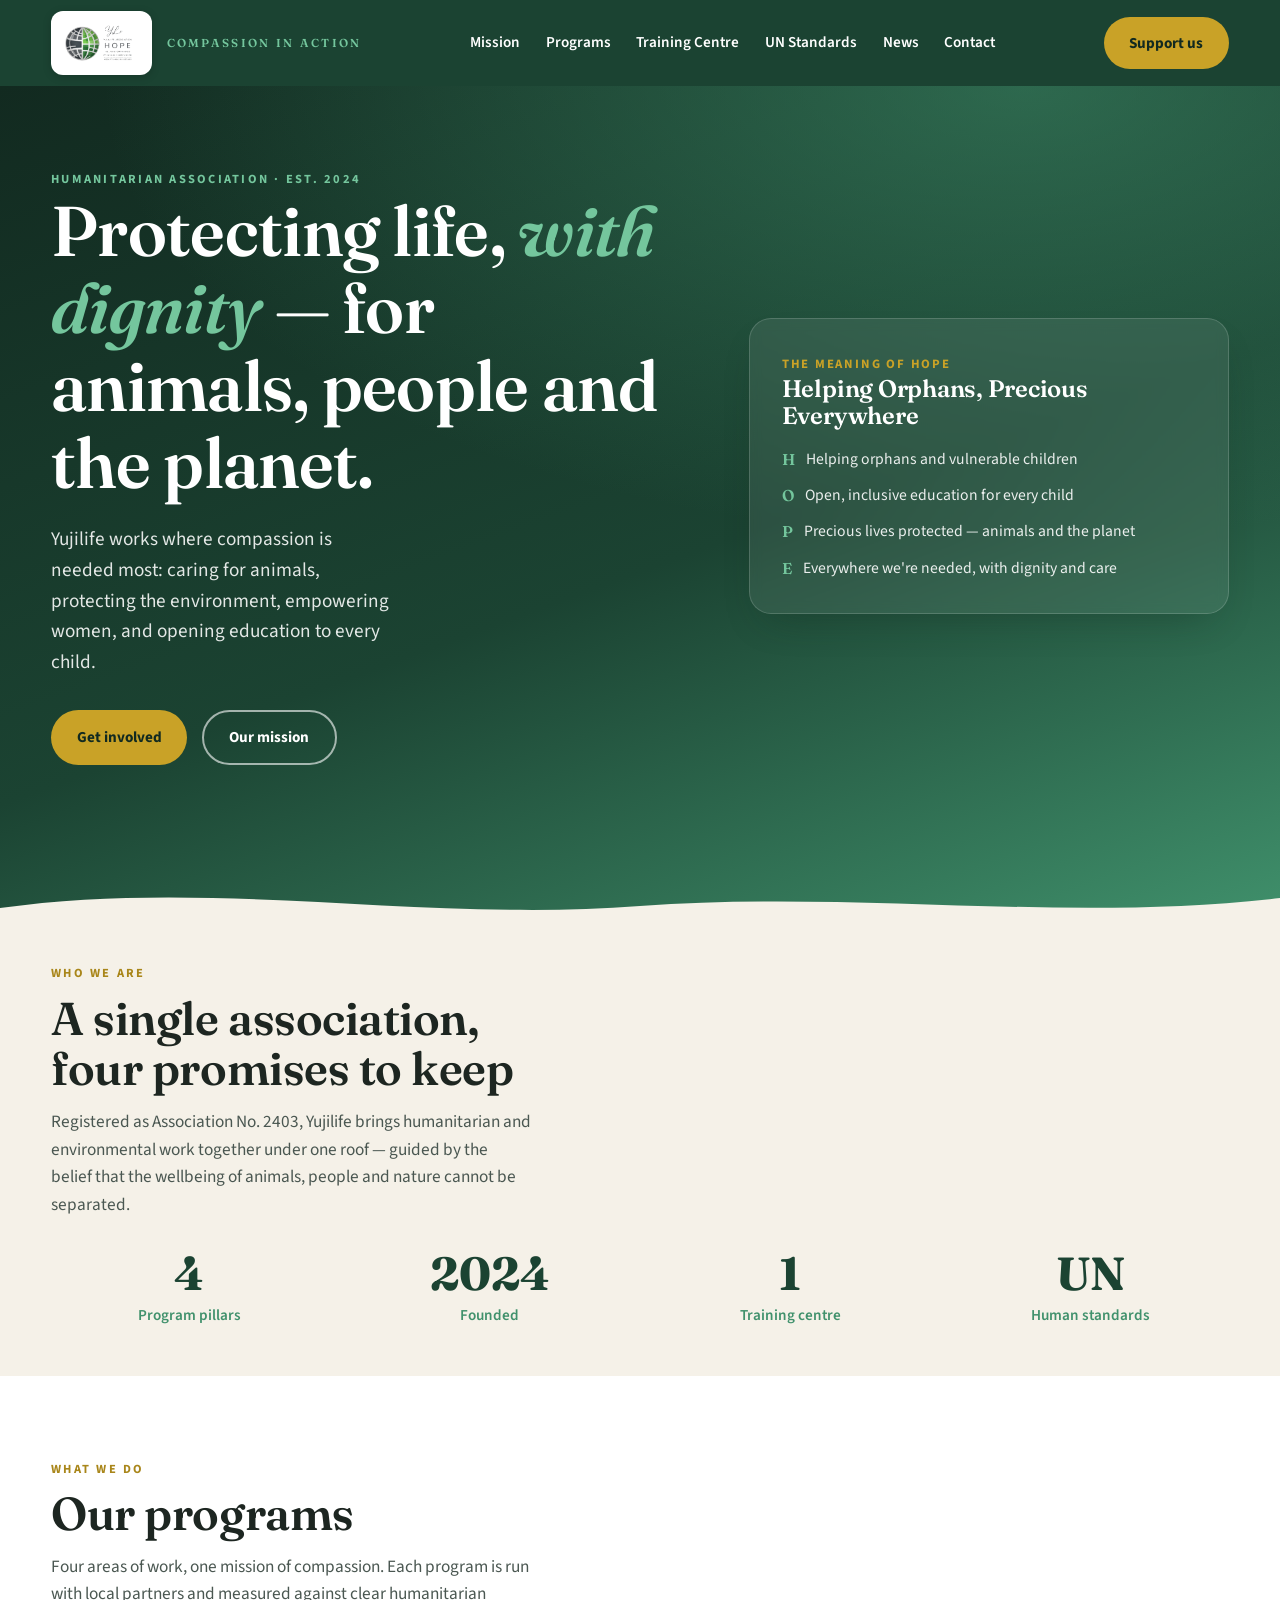
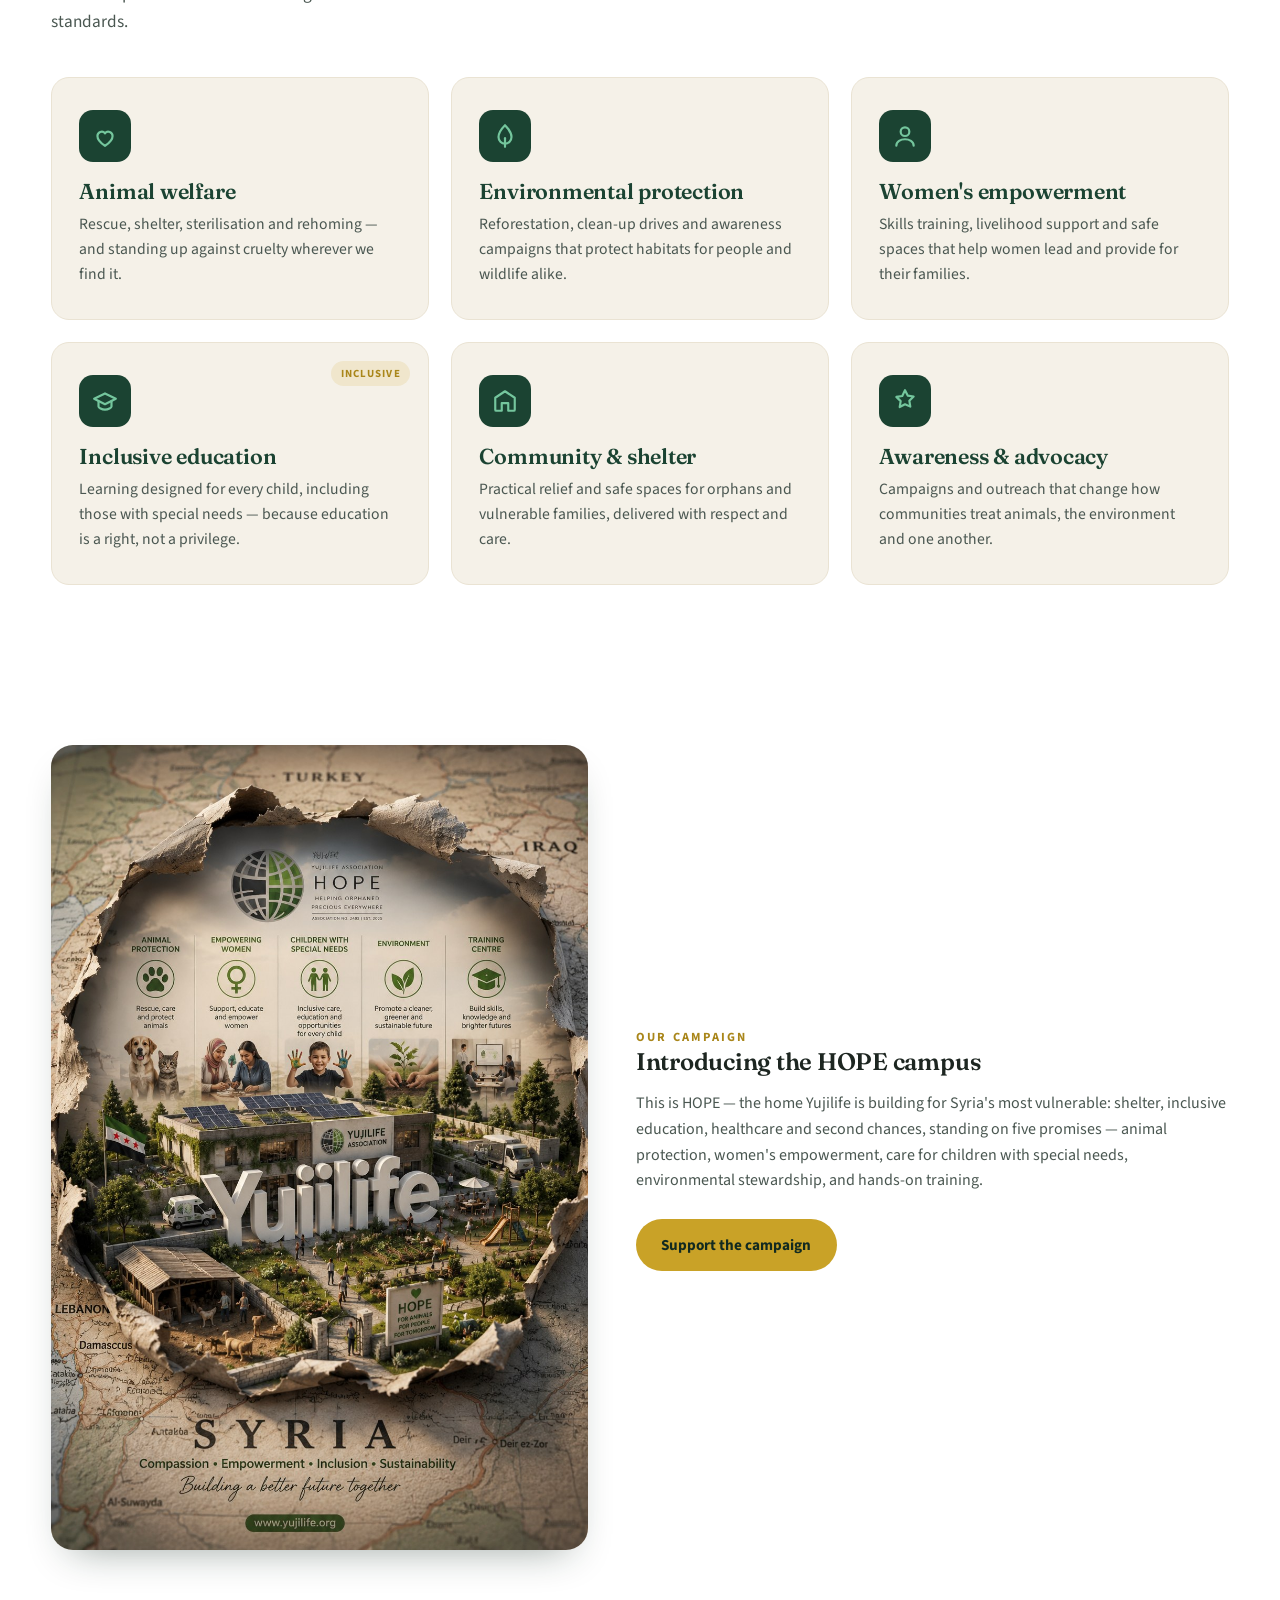
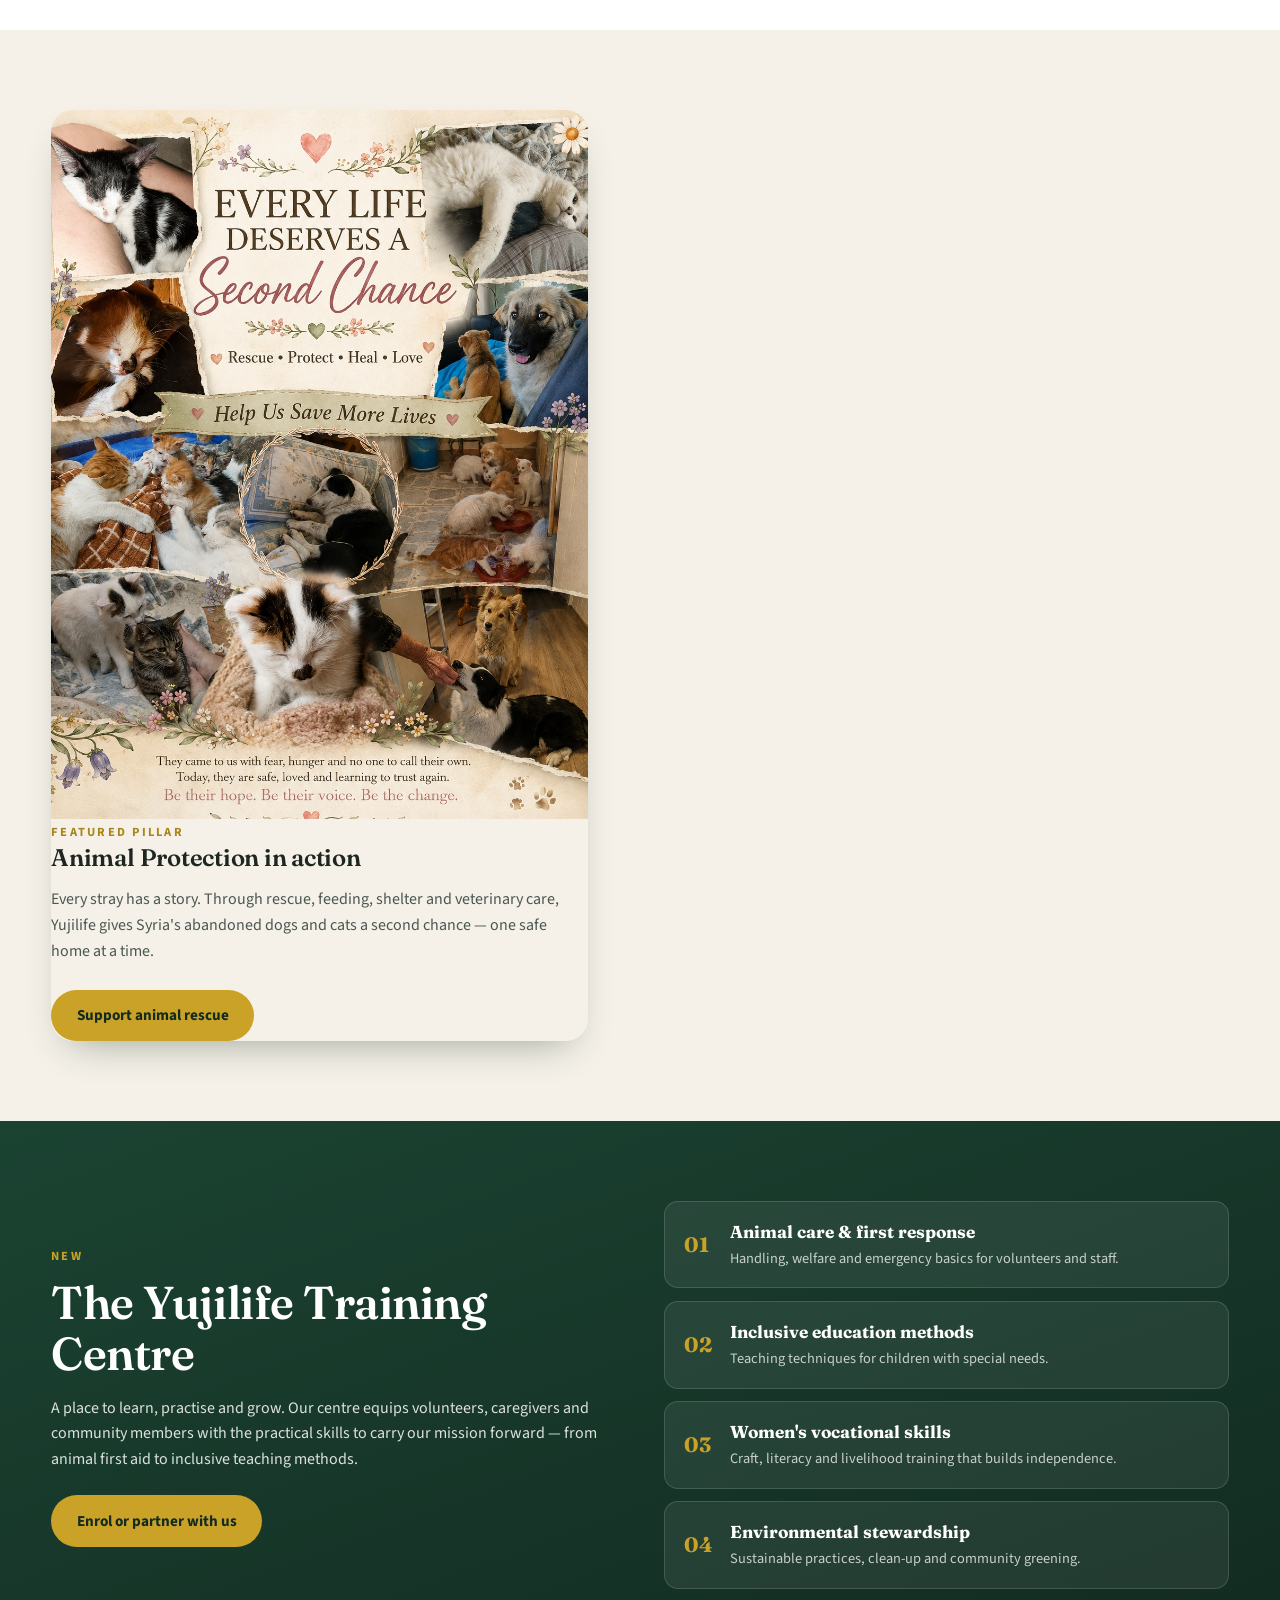
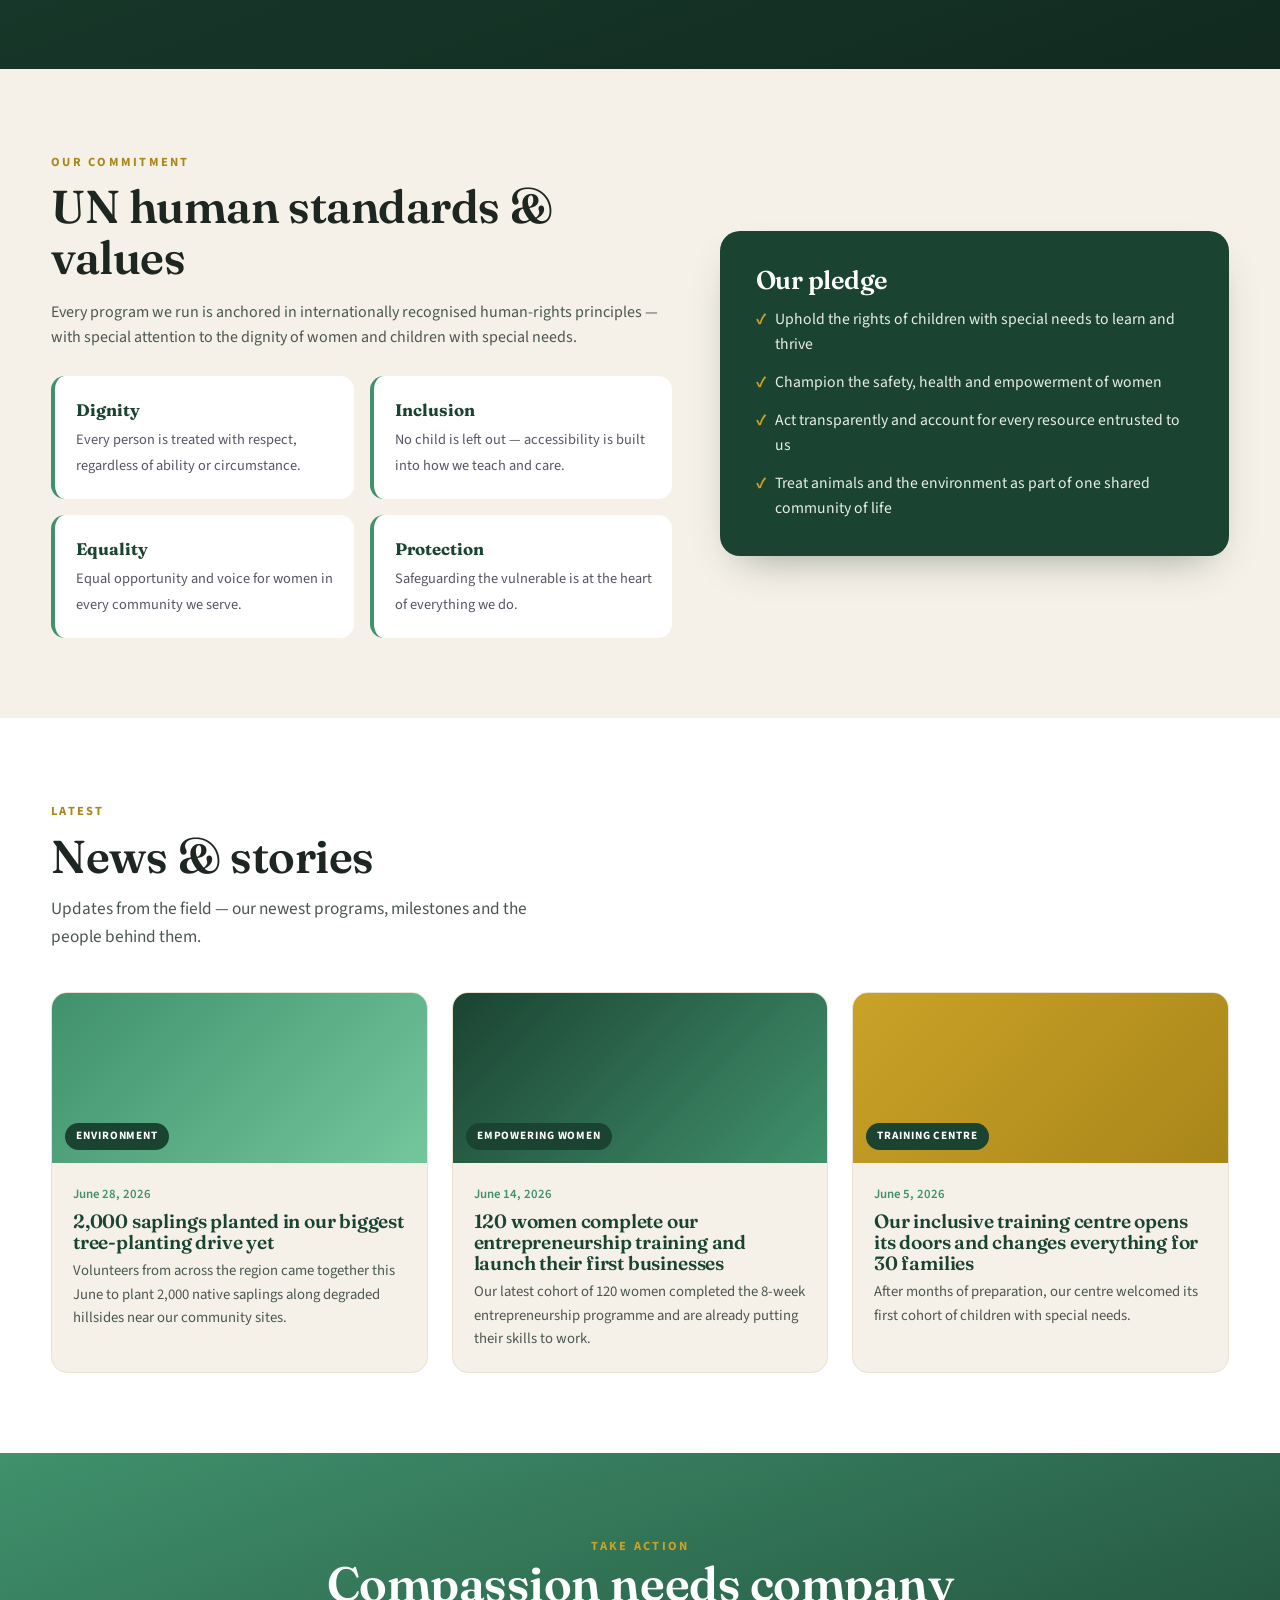
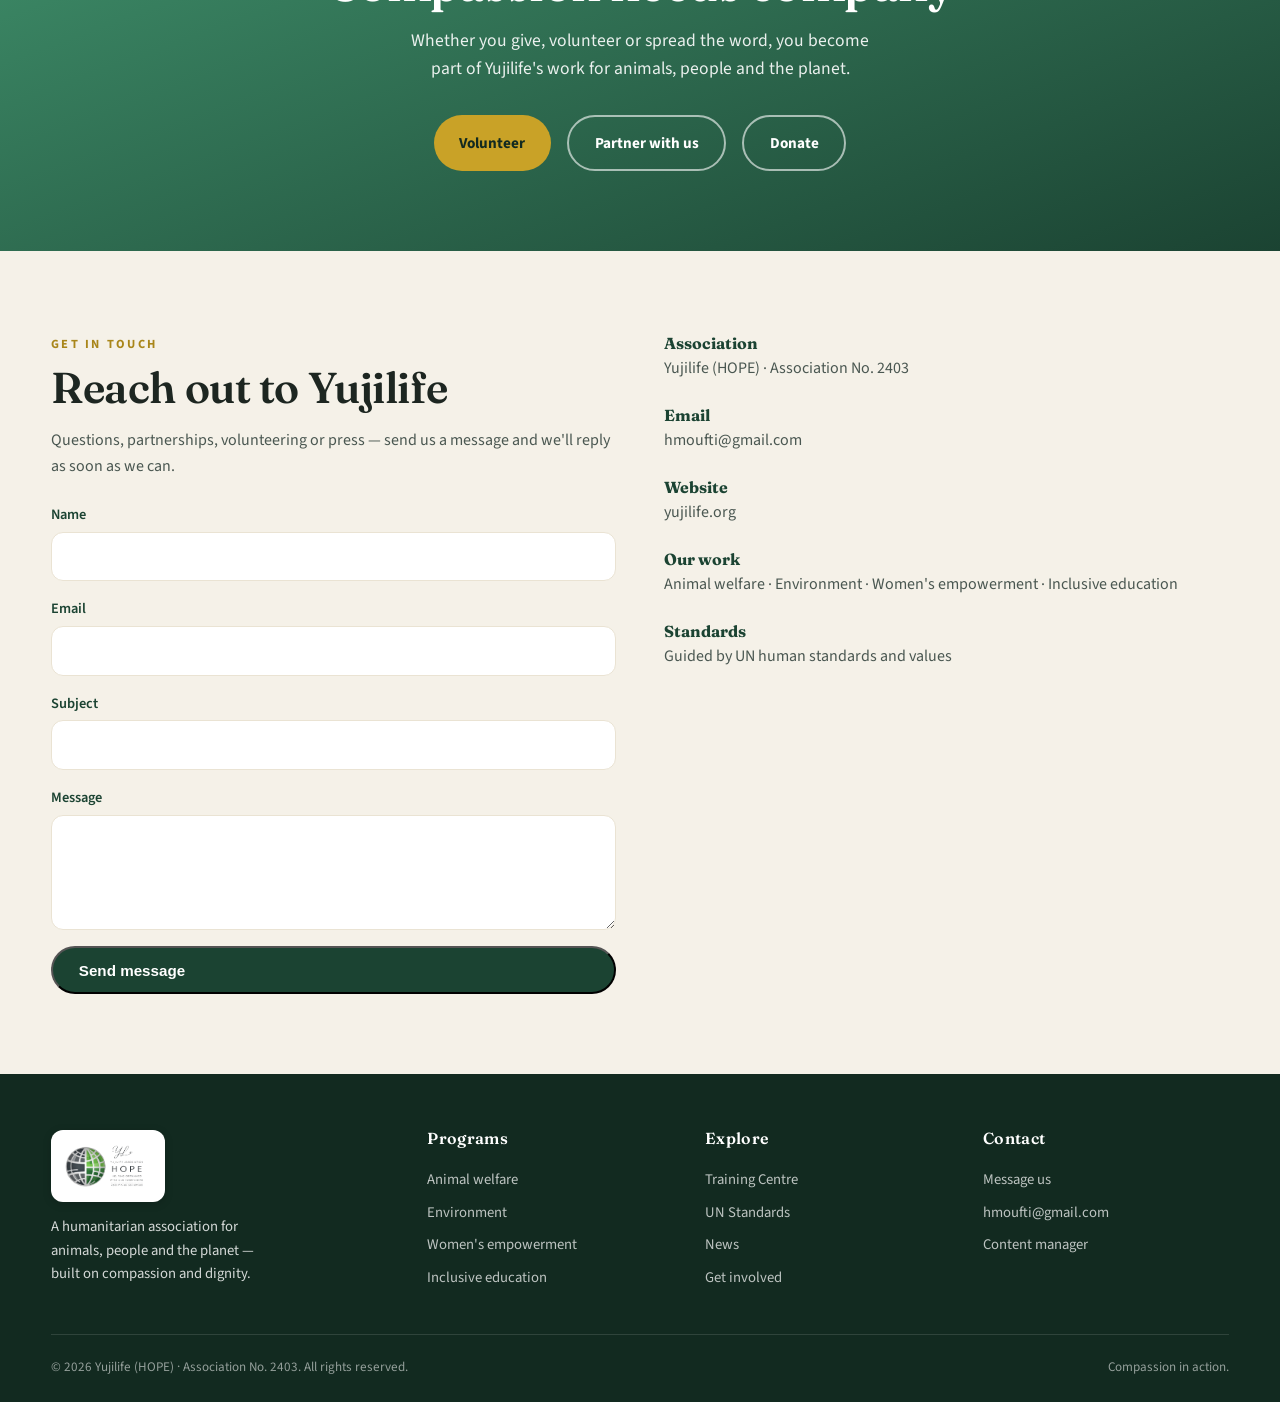
==== commit 77c008ae: "Update index.html" ====
--- a/index.html
+++ b/index.html
@@ -326,8 +326,7 @@
 <section class="campaign" id="campaign-animal" style="background:var(--sand)">
  <div class="wrap campaign-grid">
   <div class="campaign-media">
-   <img src="animal-protection-poster.png" alt="Yujilife Association Animal Protection poster: a 3D miniature model of the HOPE campus filled with rescued dogs and cats, rising through a torn map of Syria, with a goals board listing rescue, care, education, empowerment and training." loading="lazy">
-  </div>
+  <img src="Animal Protection in action.jpg" alt="Yujilife Association Animal Protection poster: a 3D miniature model of the HOPE campus filled with rescued dogs and cats, rising through a torn map of Syria, with a goals board listing rescue, care, education, empowerment and training." loading="lazy">
   <div class="campaign-text">
    <span class="eyebrow">Featured pillar</span>
    <h2>Animal Protection in action</h2>
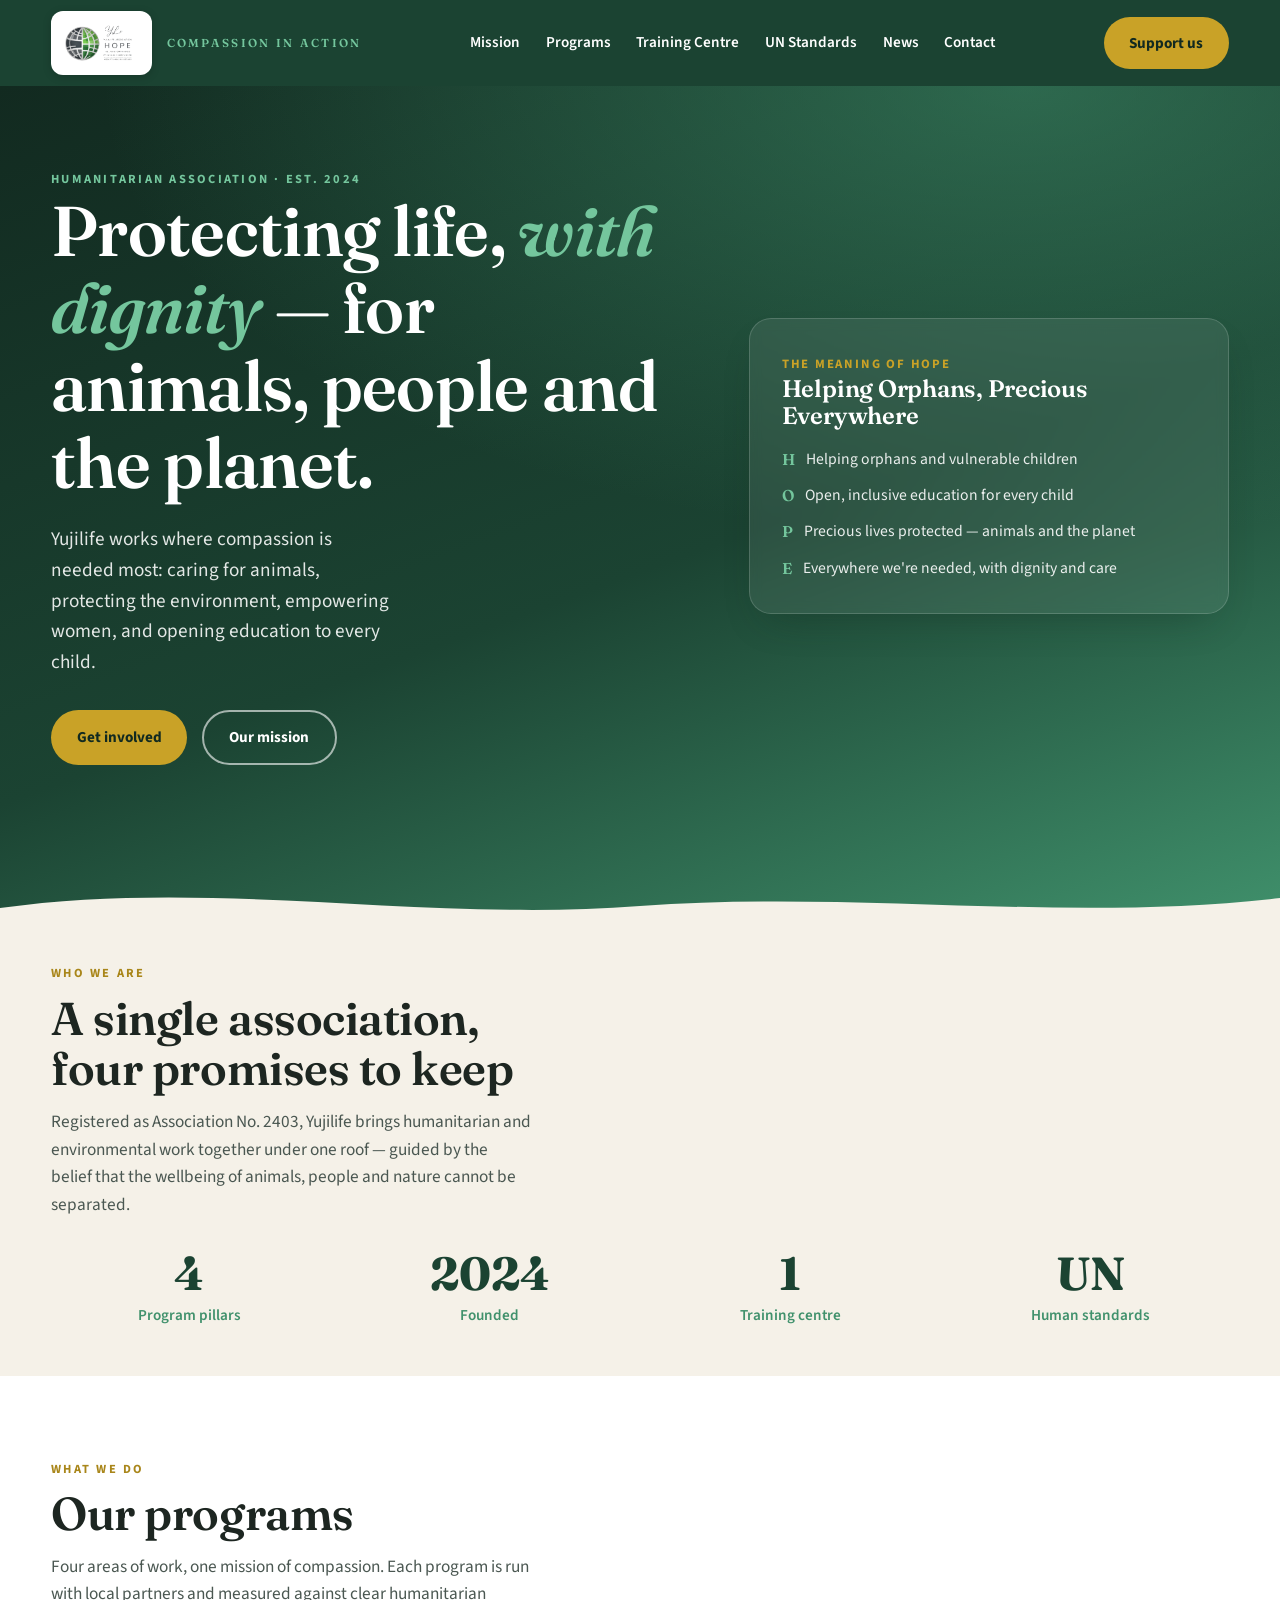
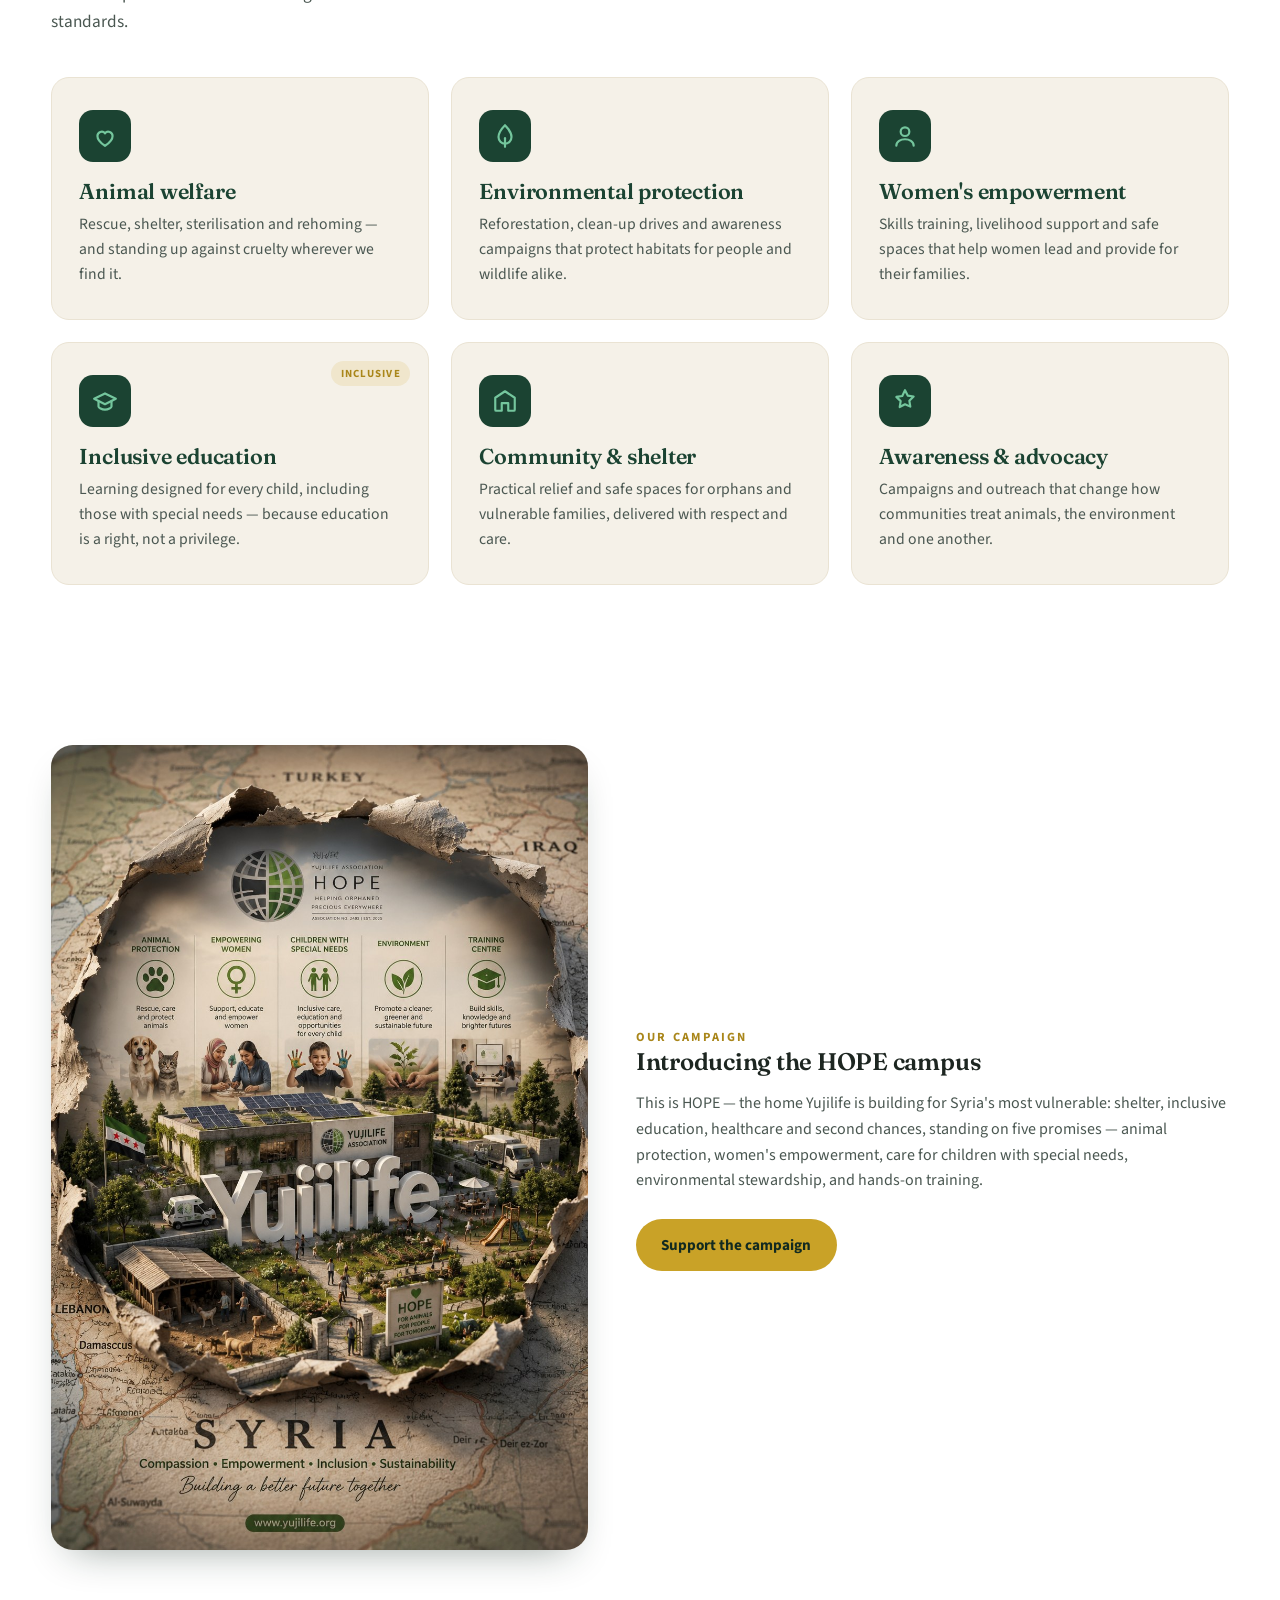
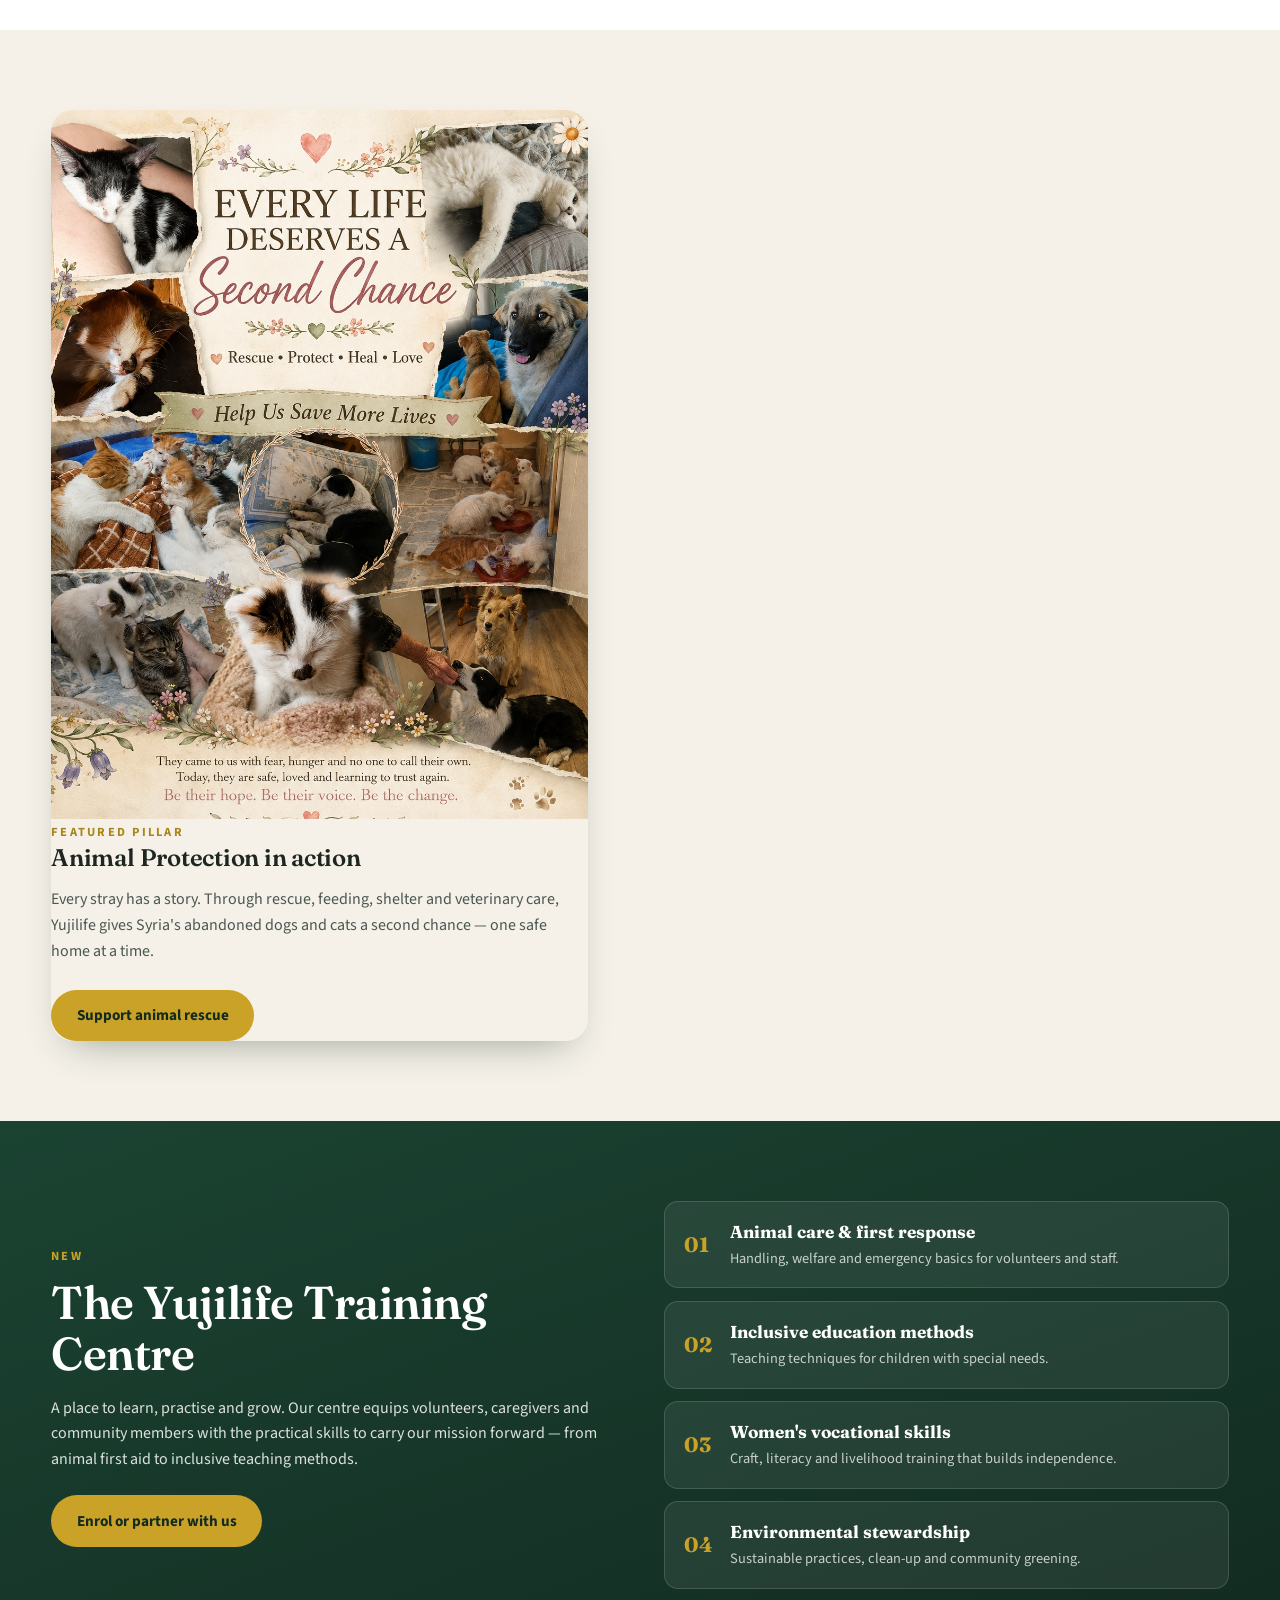
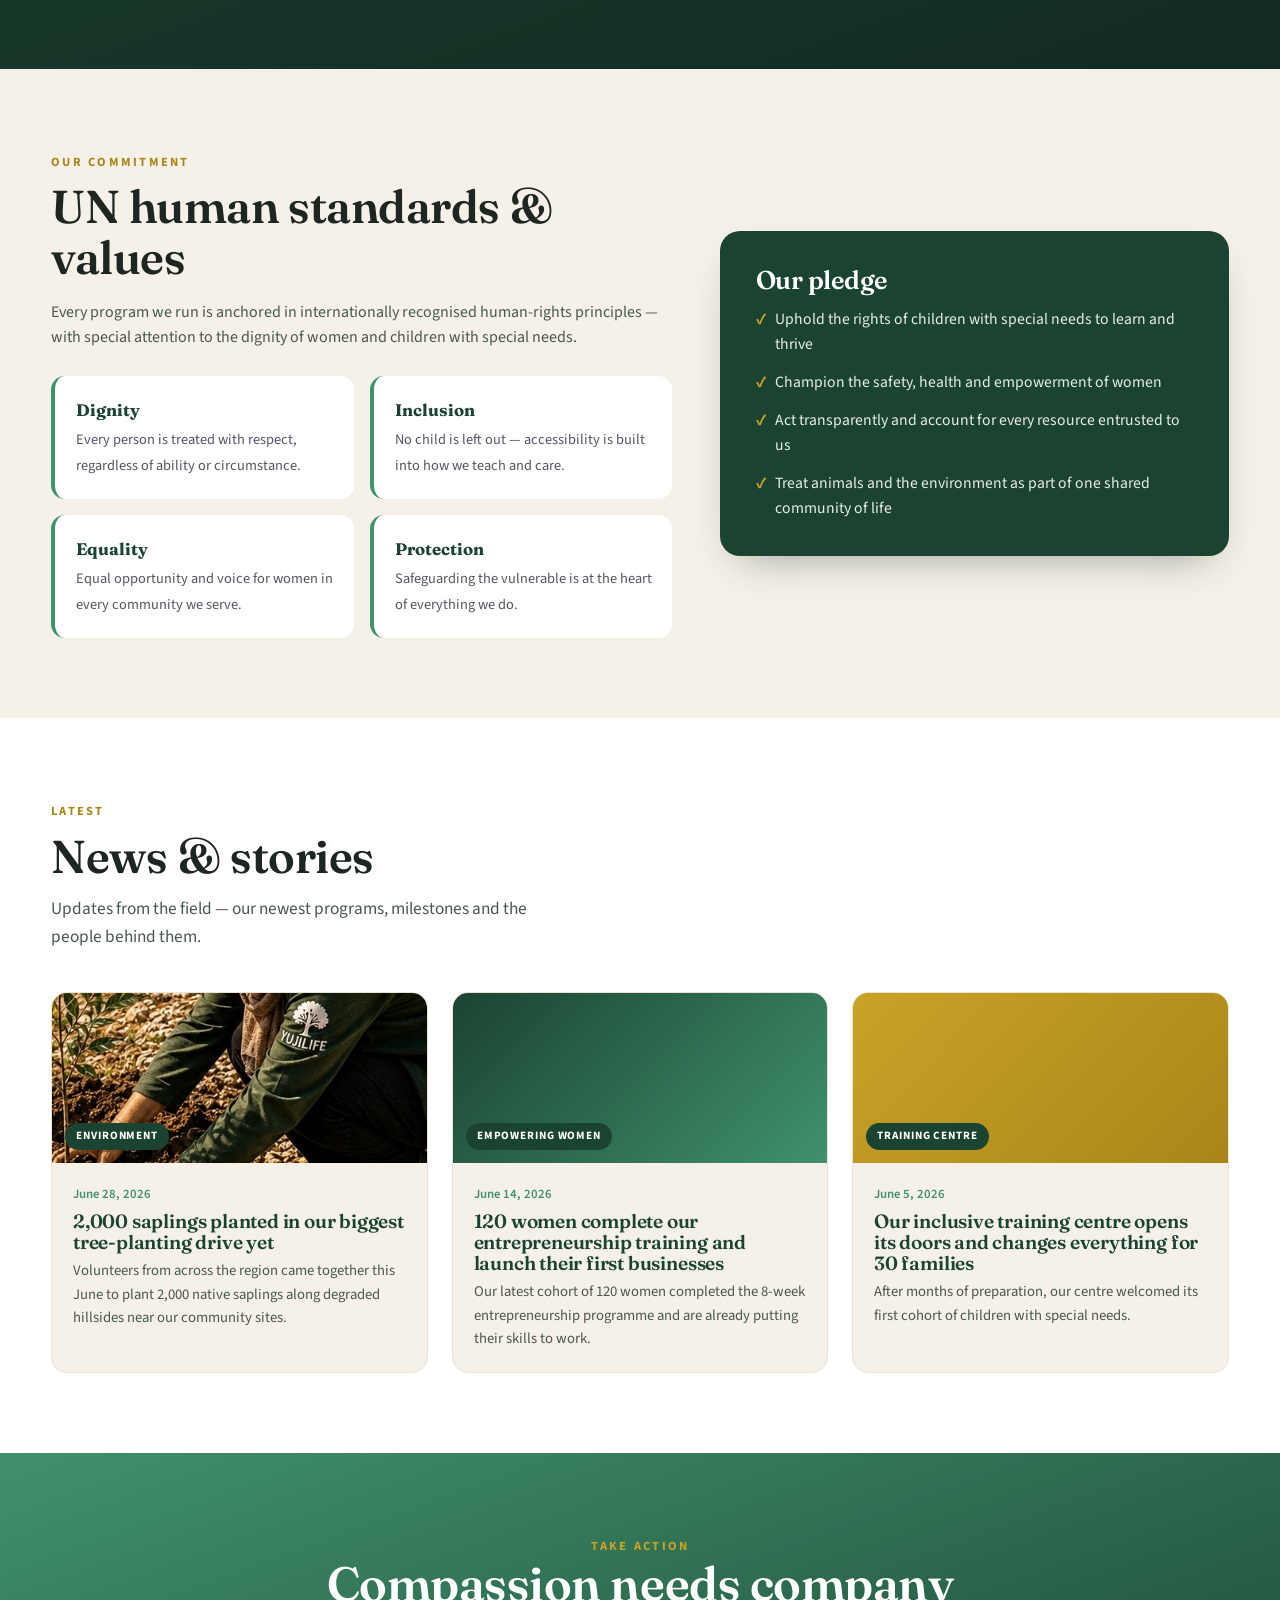
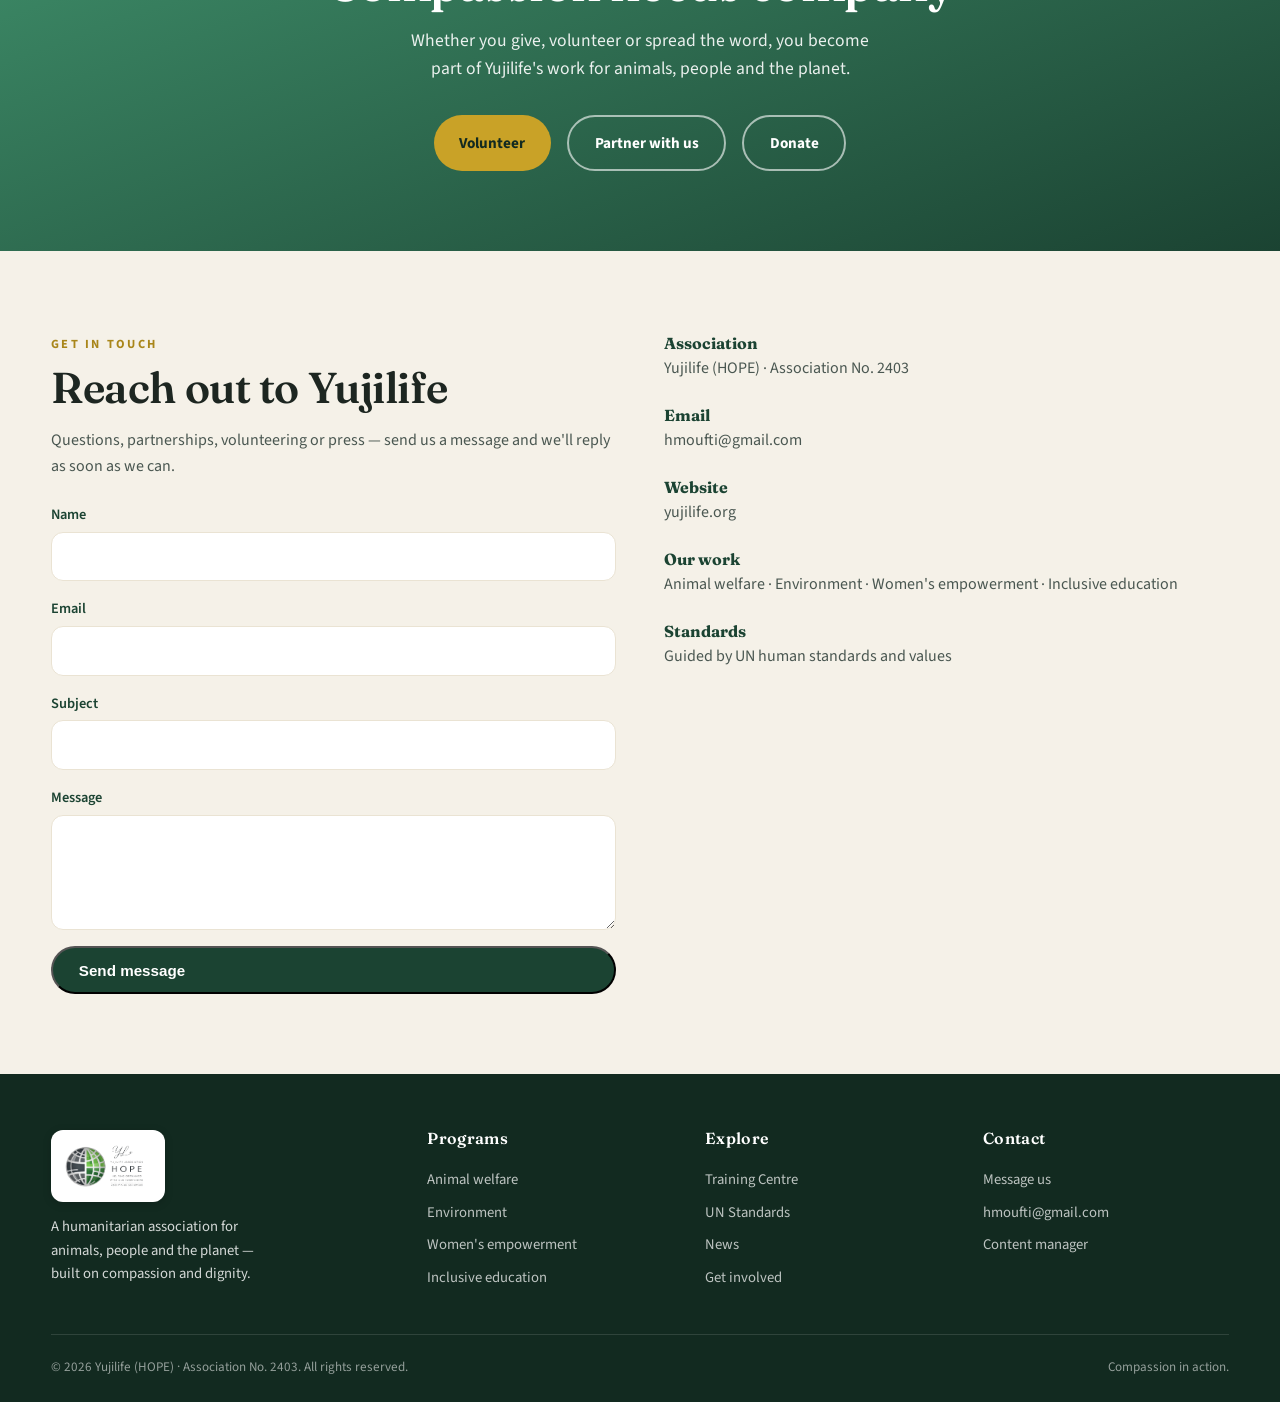
==== commit 9d167bb7: "Update index.html" ====
--- a/index.html
+++ b/index.html
@@ -389,7 +389,7 @@
   </div>
   <div class="news-grid">
    <article class="card">
-    <div class="ph"><span class="cat">Environment</span></div>
+    <div class="ph"><img src="tree-planting-photo.jpg" alt="Yujilife volunteer planting a sapling in Syria" loading="lazy" style="width:100%;height:100%;object-fit:cover"><span class="cat">Environment</span></div>
     <div class="body"><div class="date">June 28, 2026</div><h3>2,000 saplings planted in our biggest tree-planting drive yet</h3><p>Volunteers from across the region came together this June to plant 2,000 native saplings along degraded hillsides near our community sites.</p></div>
    </article>
    <article class="card">
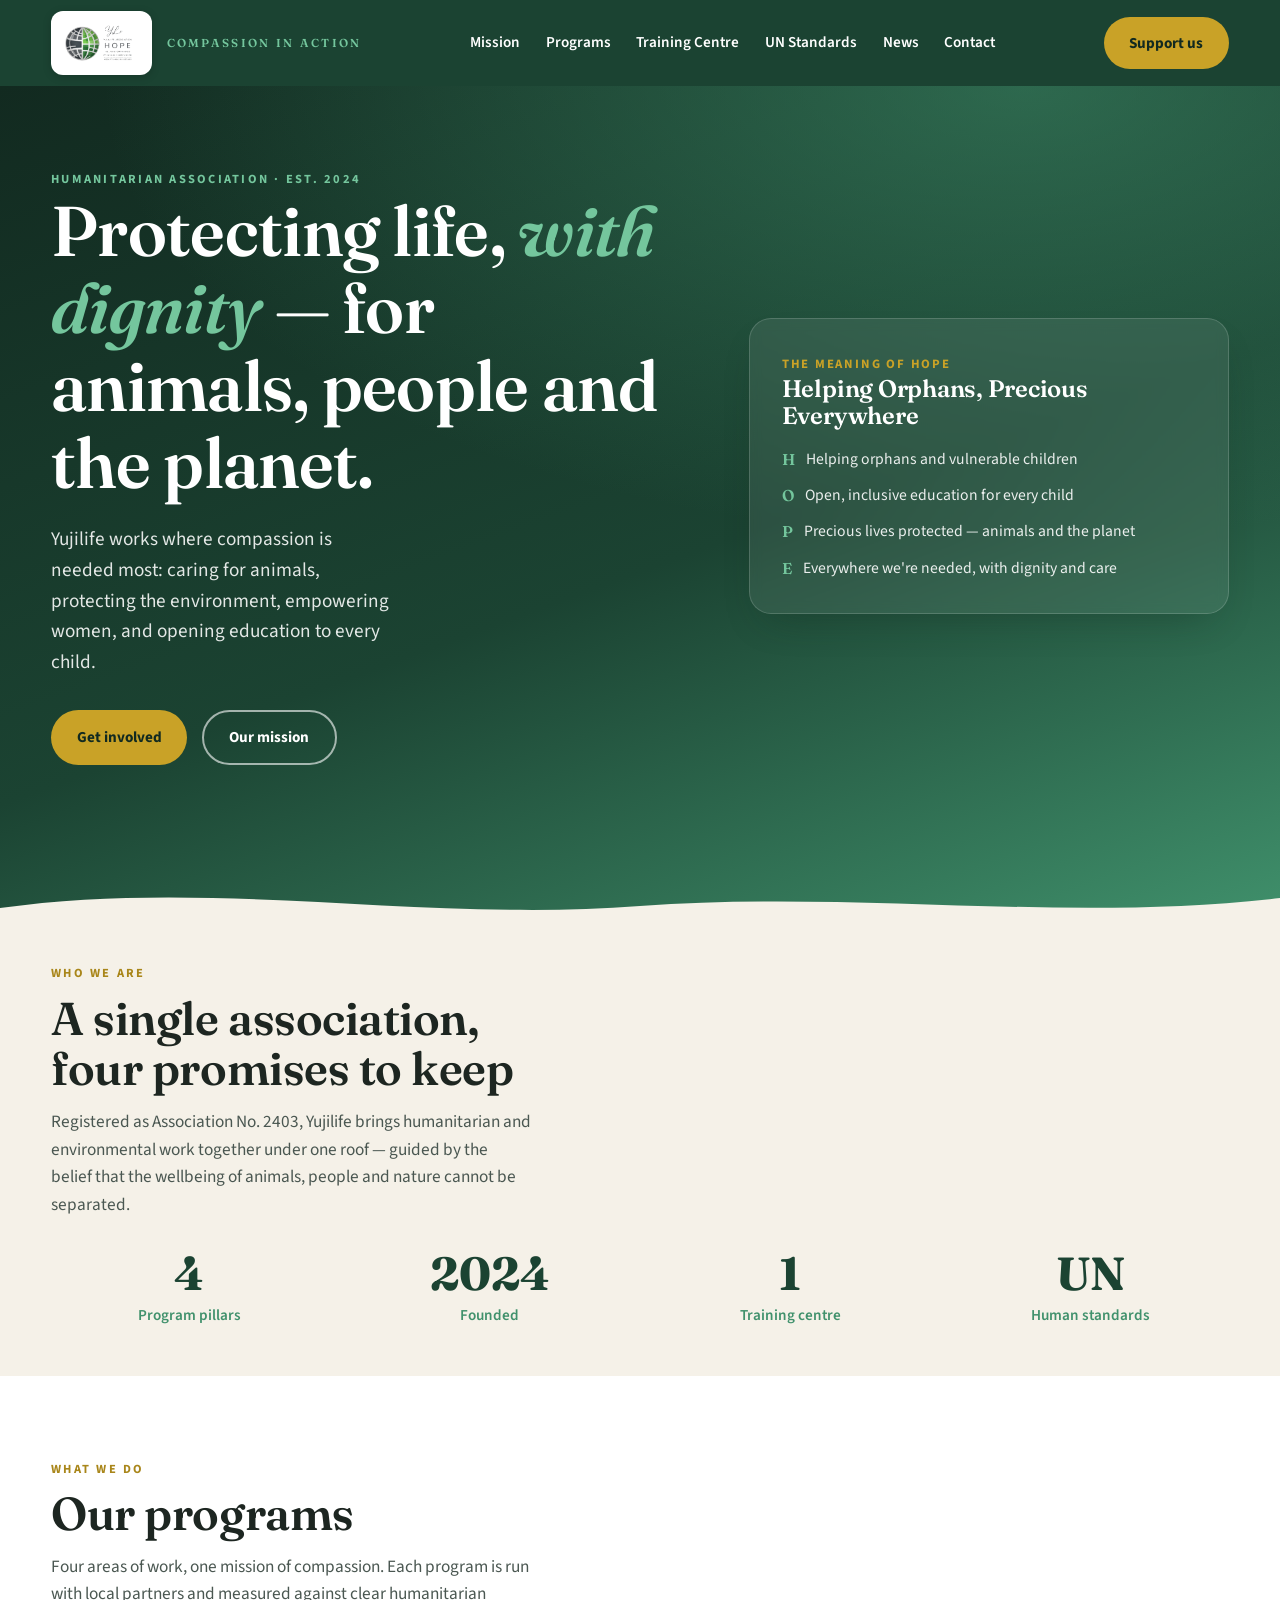
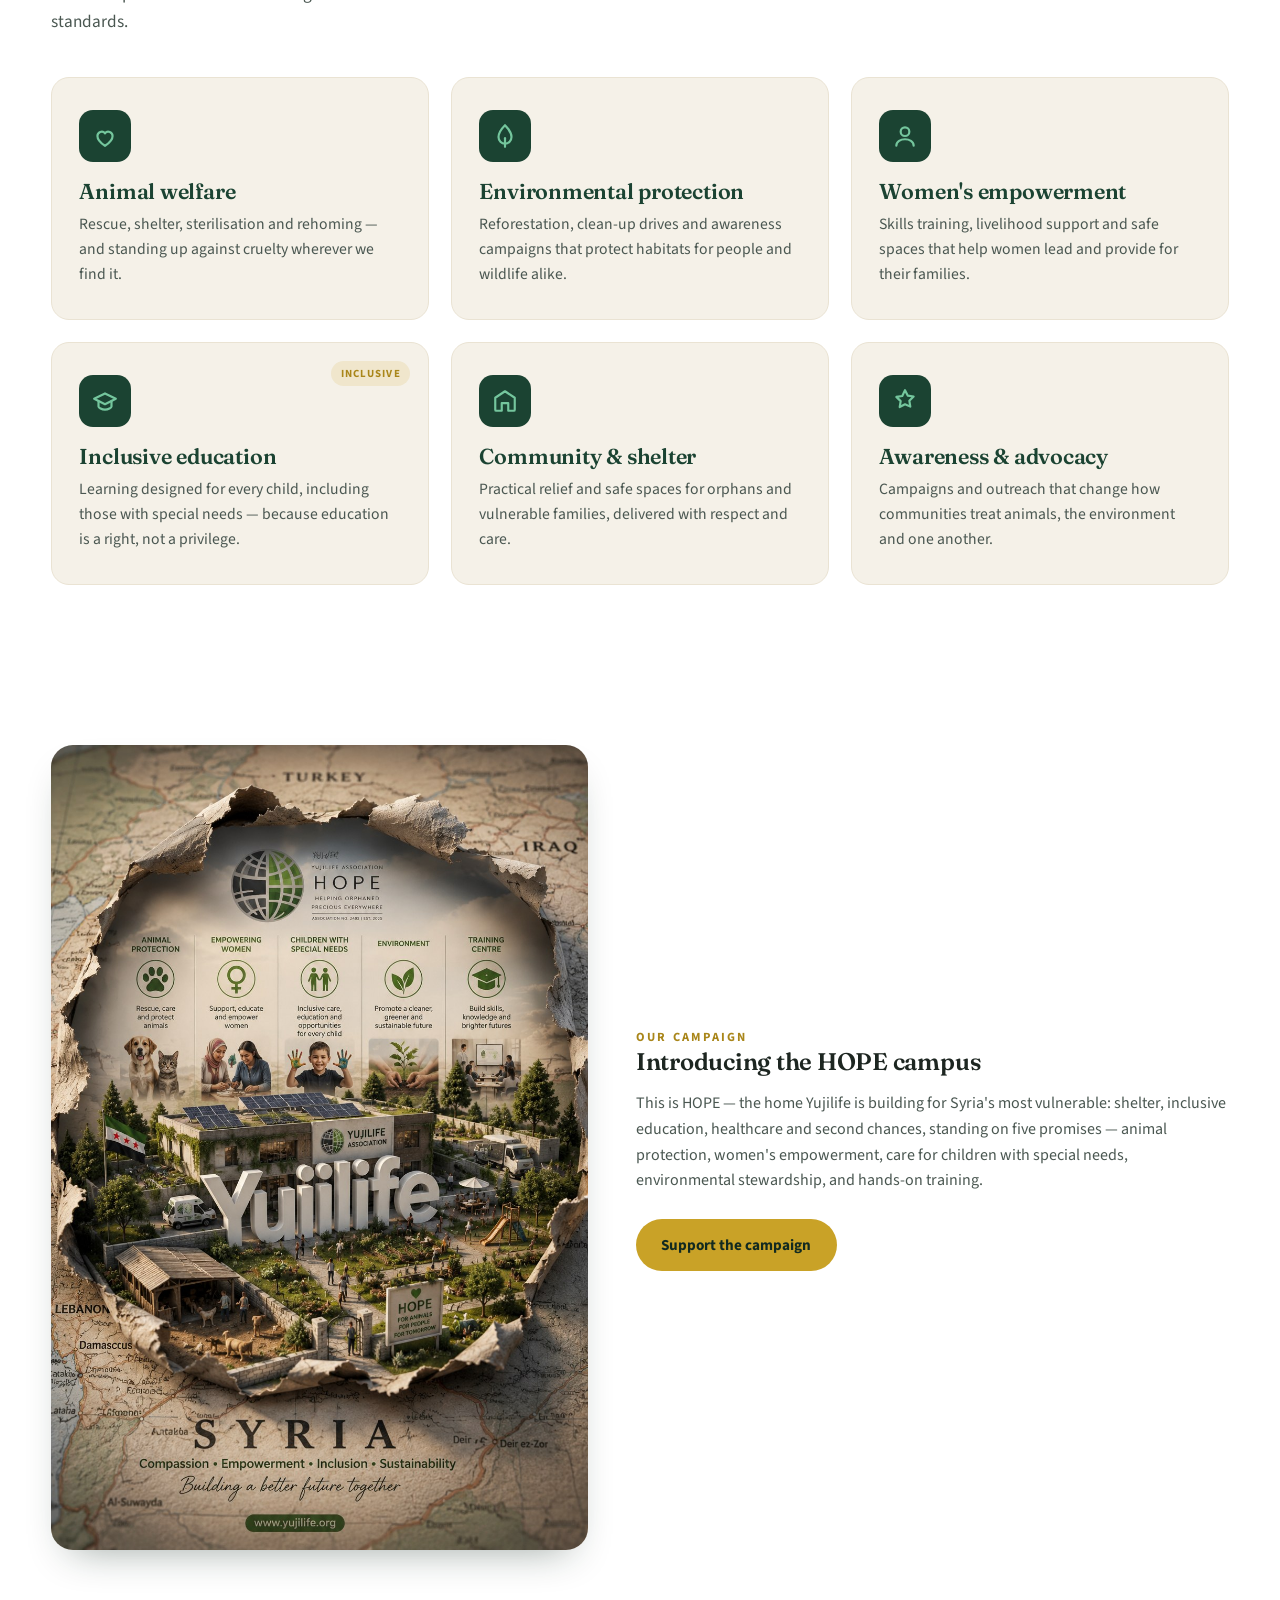
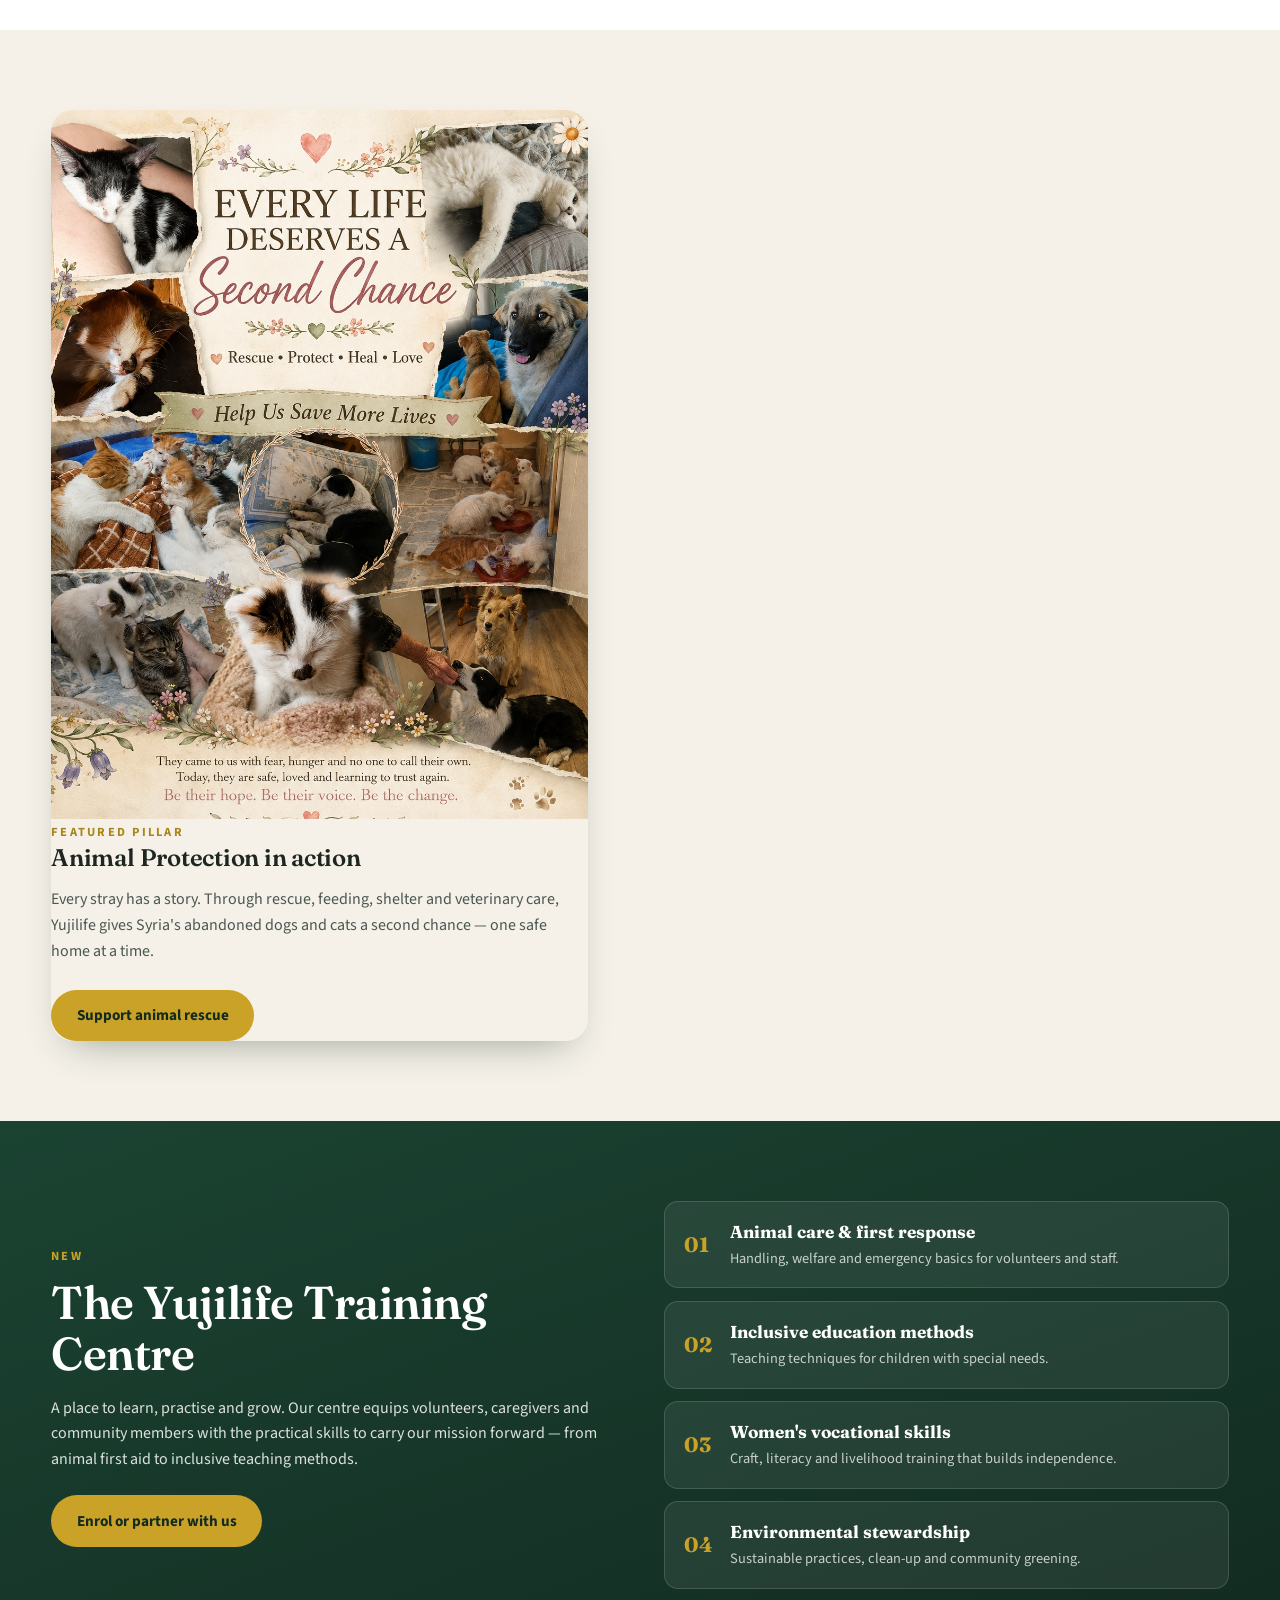
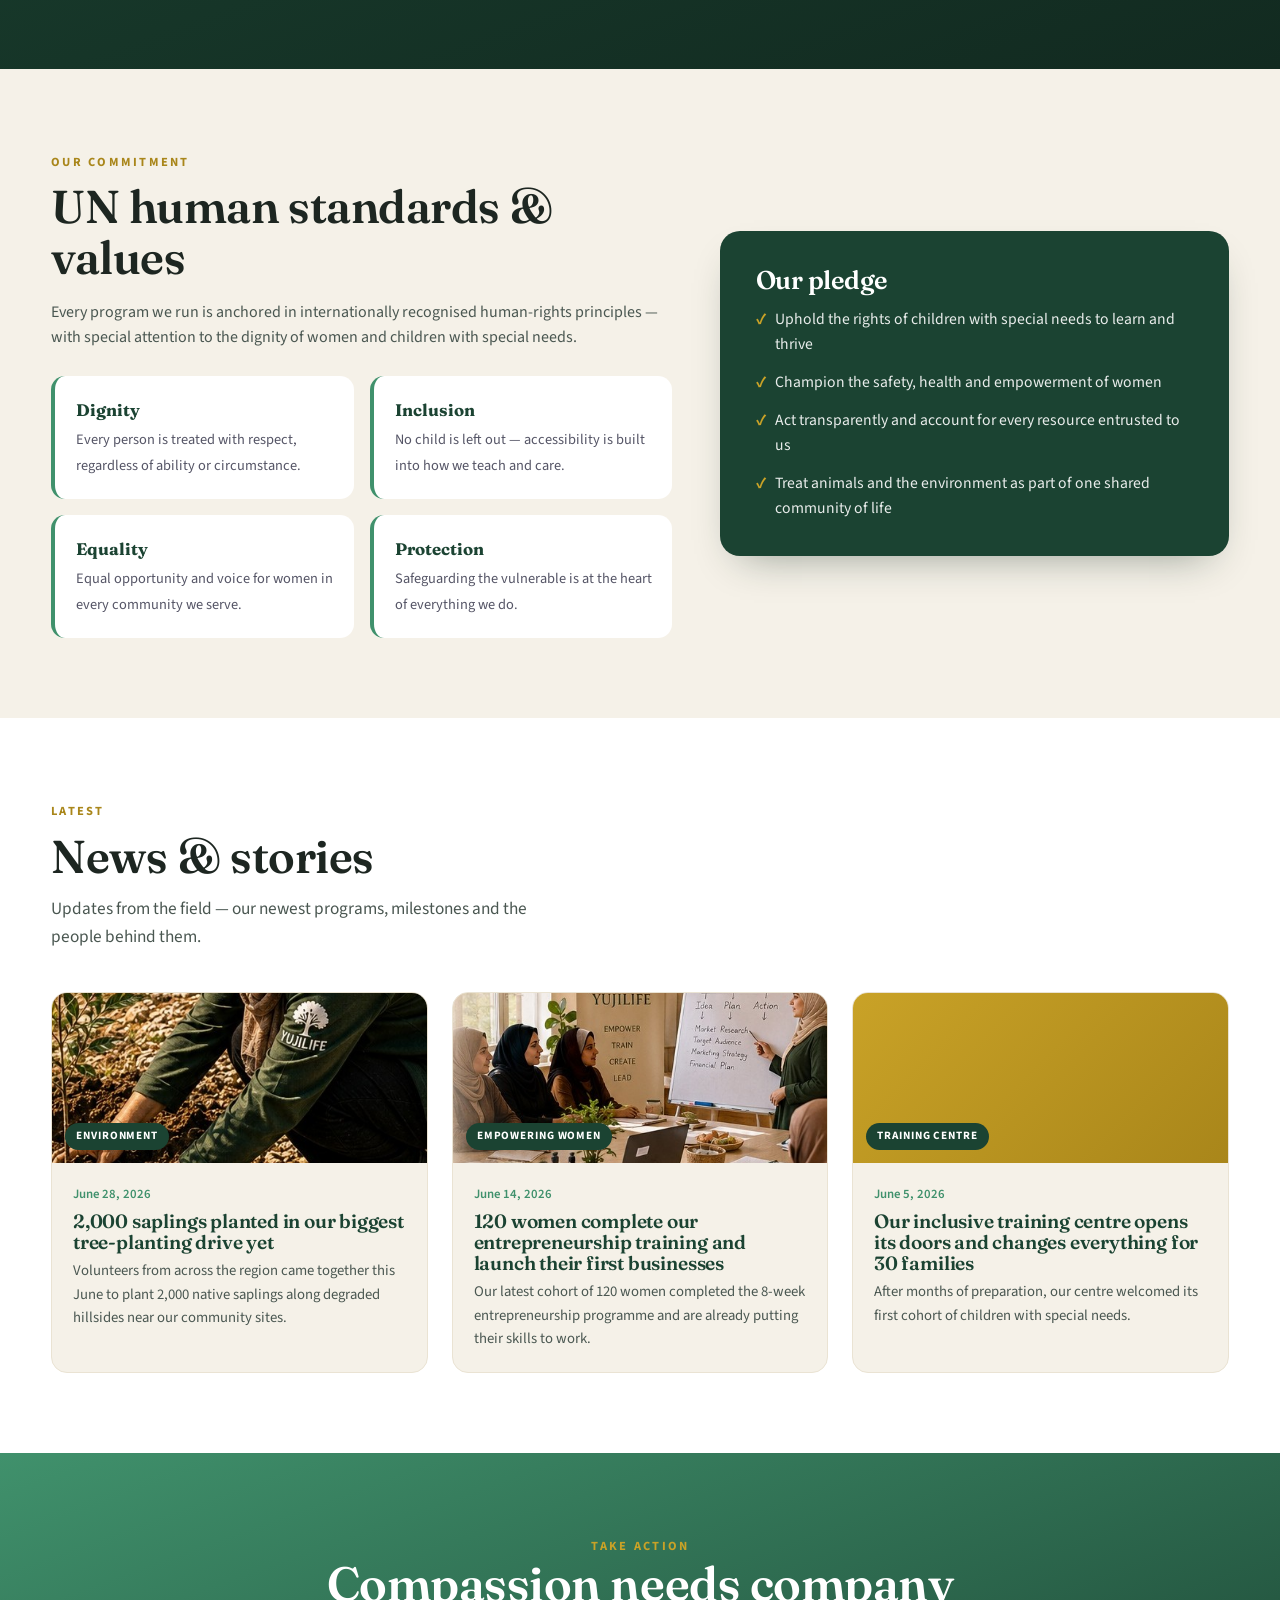
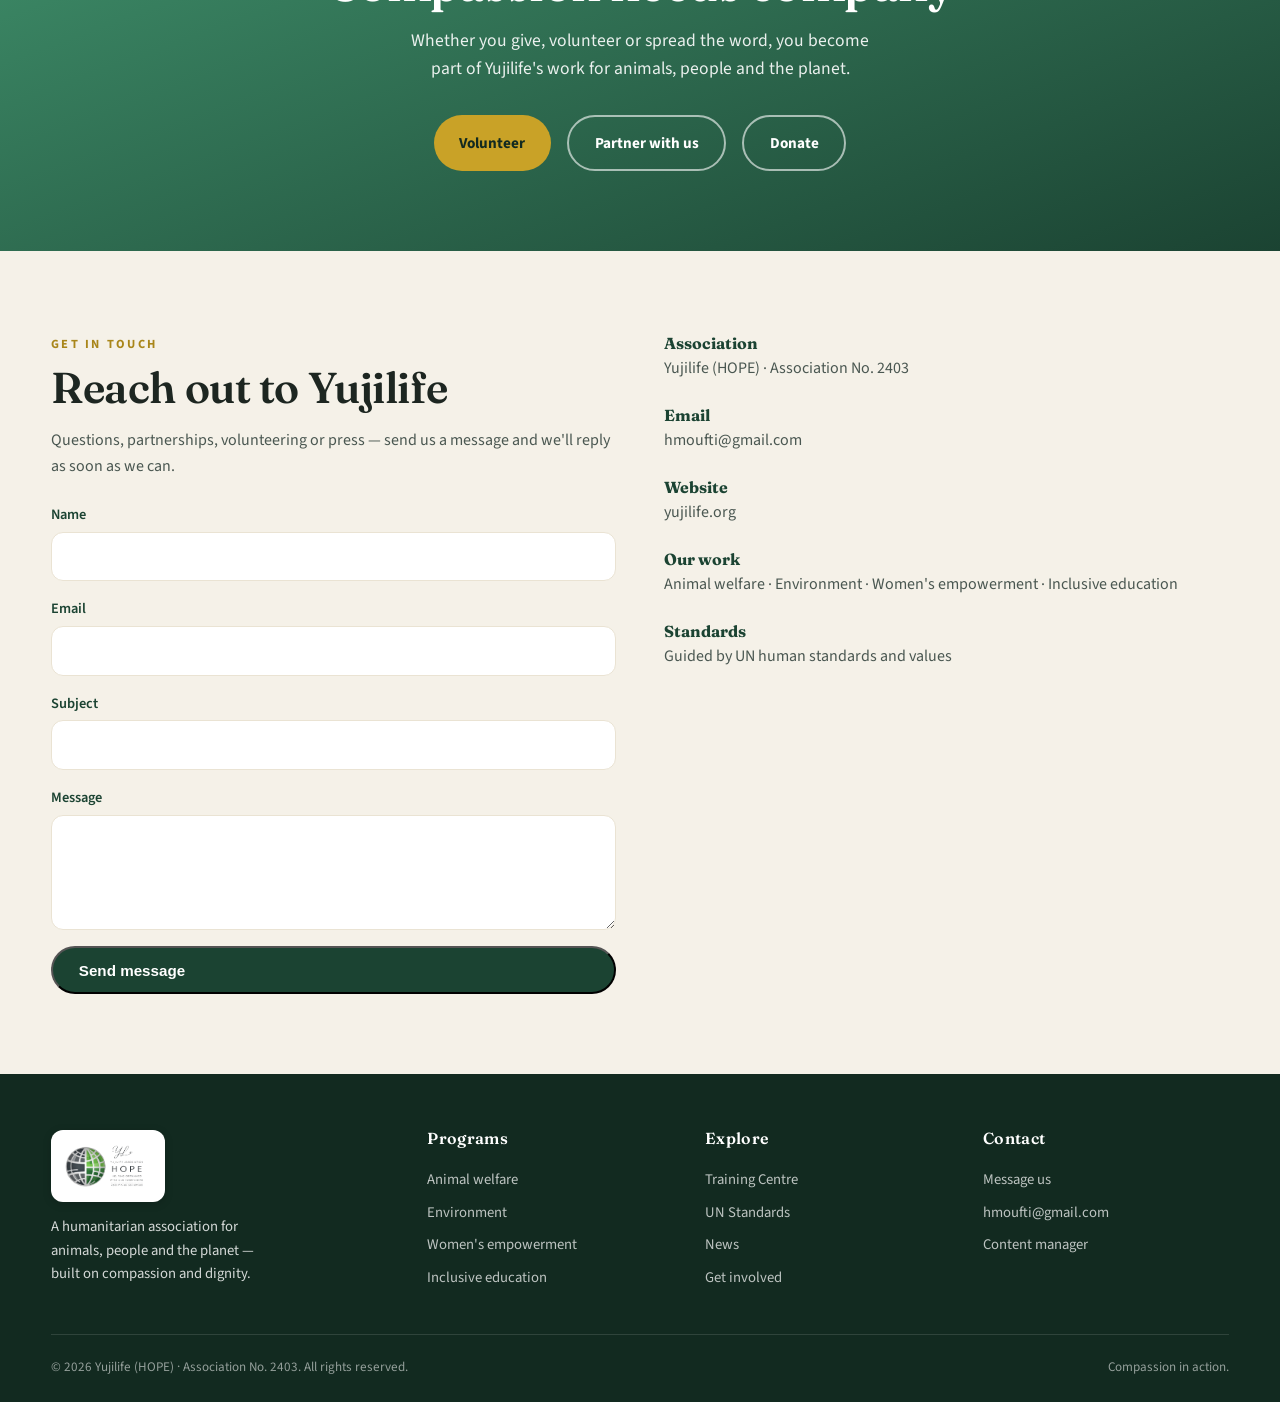
==== commit 2f53cd8f: "Update index.html" ====
--- a/index.html
+++ b/index.html
@@ -393,7 +393,7 @@
     <div class="body"><div class="date">June 28, 2026</div><h3>2,000 saplings planted in our biggest tree-planting drive yet</h3><p>Volunteers from across the region came together this June to plant 2,000 native saplings along degraded hillsides near our community sites.</p></div>
    </article>
    <article class="card">
-    <div class="ph" style="background:linear-gradient(135deg,var(--forest),var(--moss))"><span class="cat">Empowering Women</span></div>
+    <div class="ph"><img src="womens-empowerment-photo.jpg" alt="Yujilife entrepreneurship workshop: women reviewing a business plan together" loading="lazy" style="width:100%;height:100%;object-fit:cover"><span class="cat">Empowering Women</span></div>
     <div class="body"><div class="date">June 14, 2026</div><h3>120 women complete our entrepreneurship training and launch their first businesses</h3><p>Our latest cohort of 120 women completed the 8-week entrepreneurship programme and are already putting their skills to work.</p></div>
    </article>
    <article class="card">
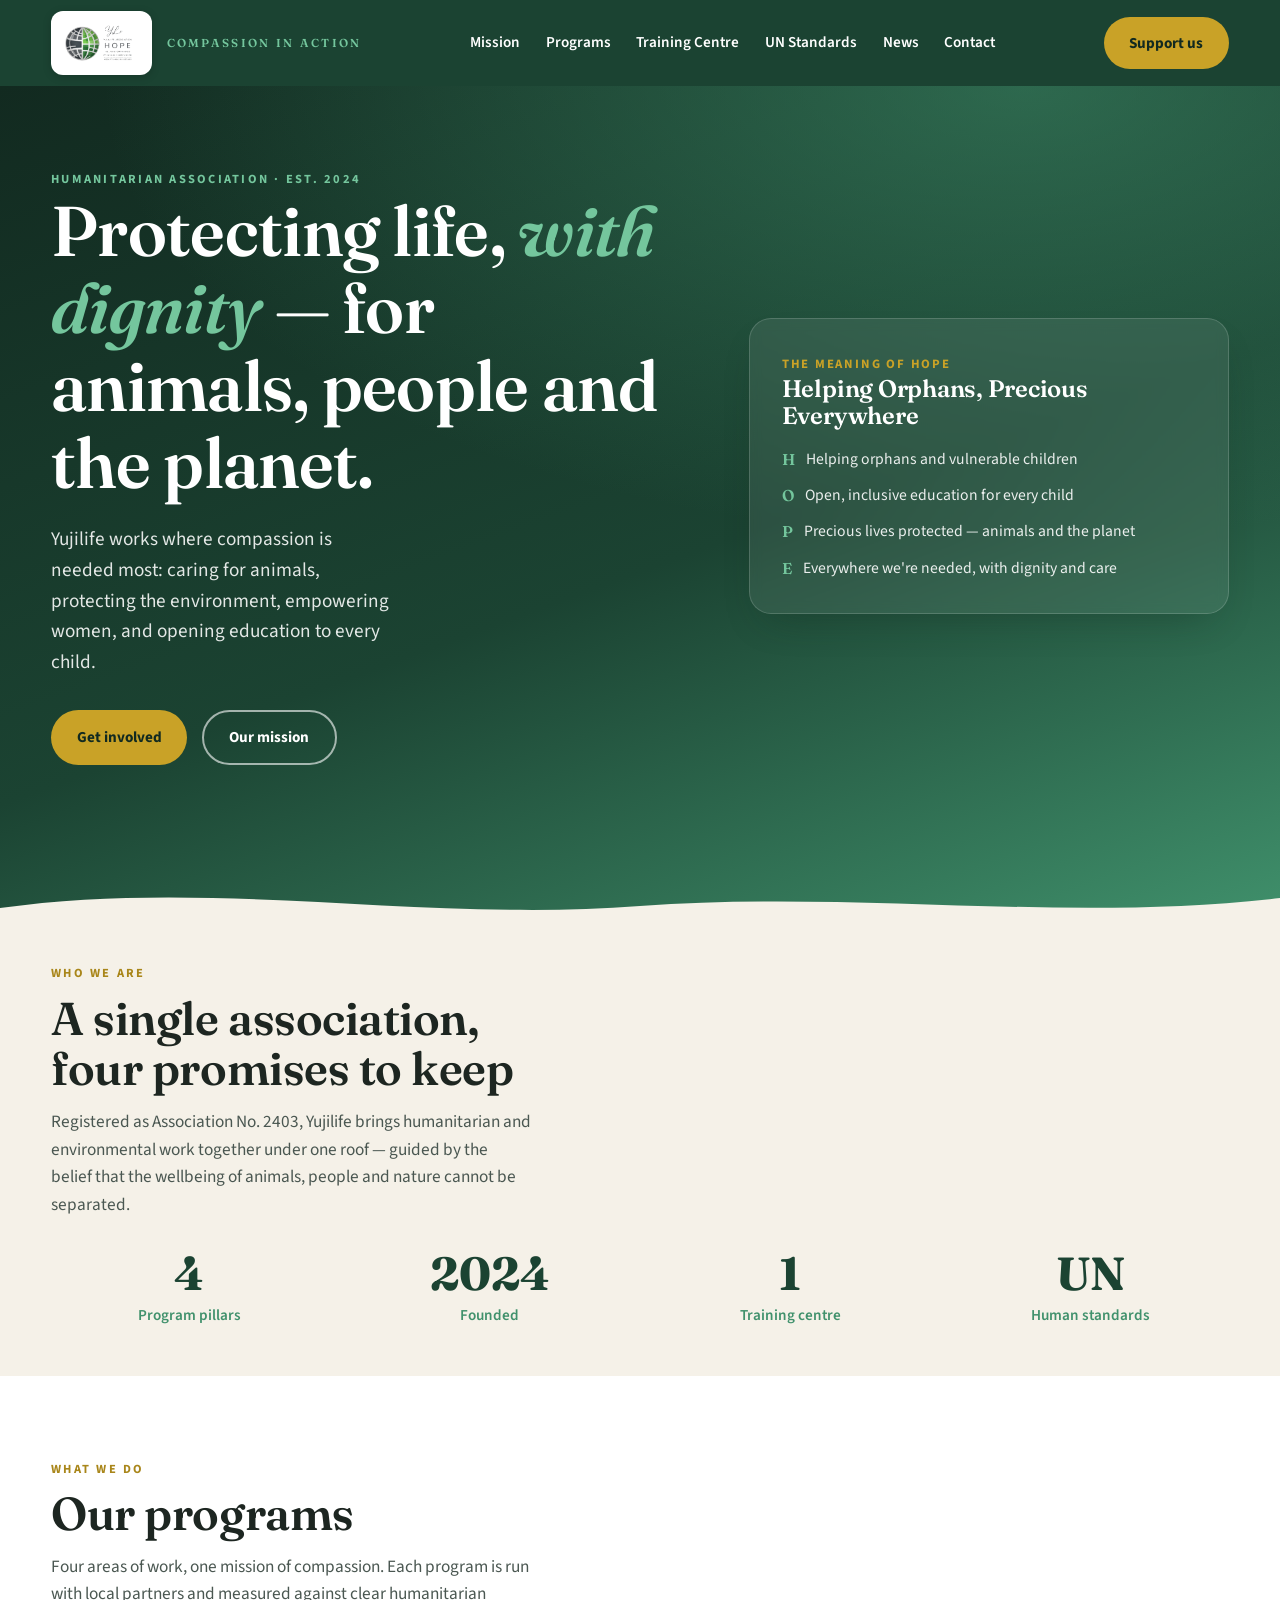
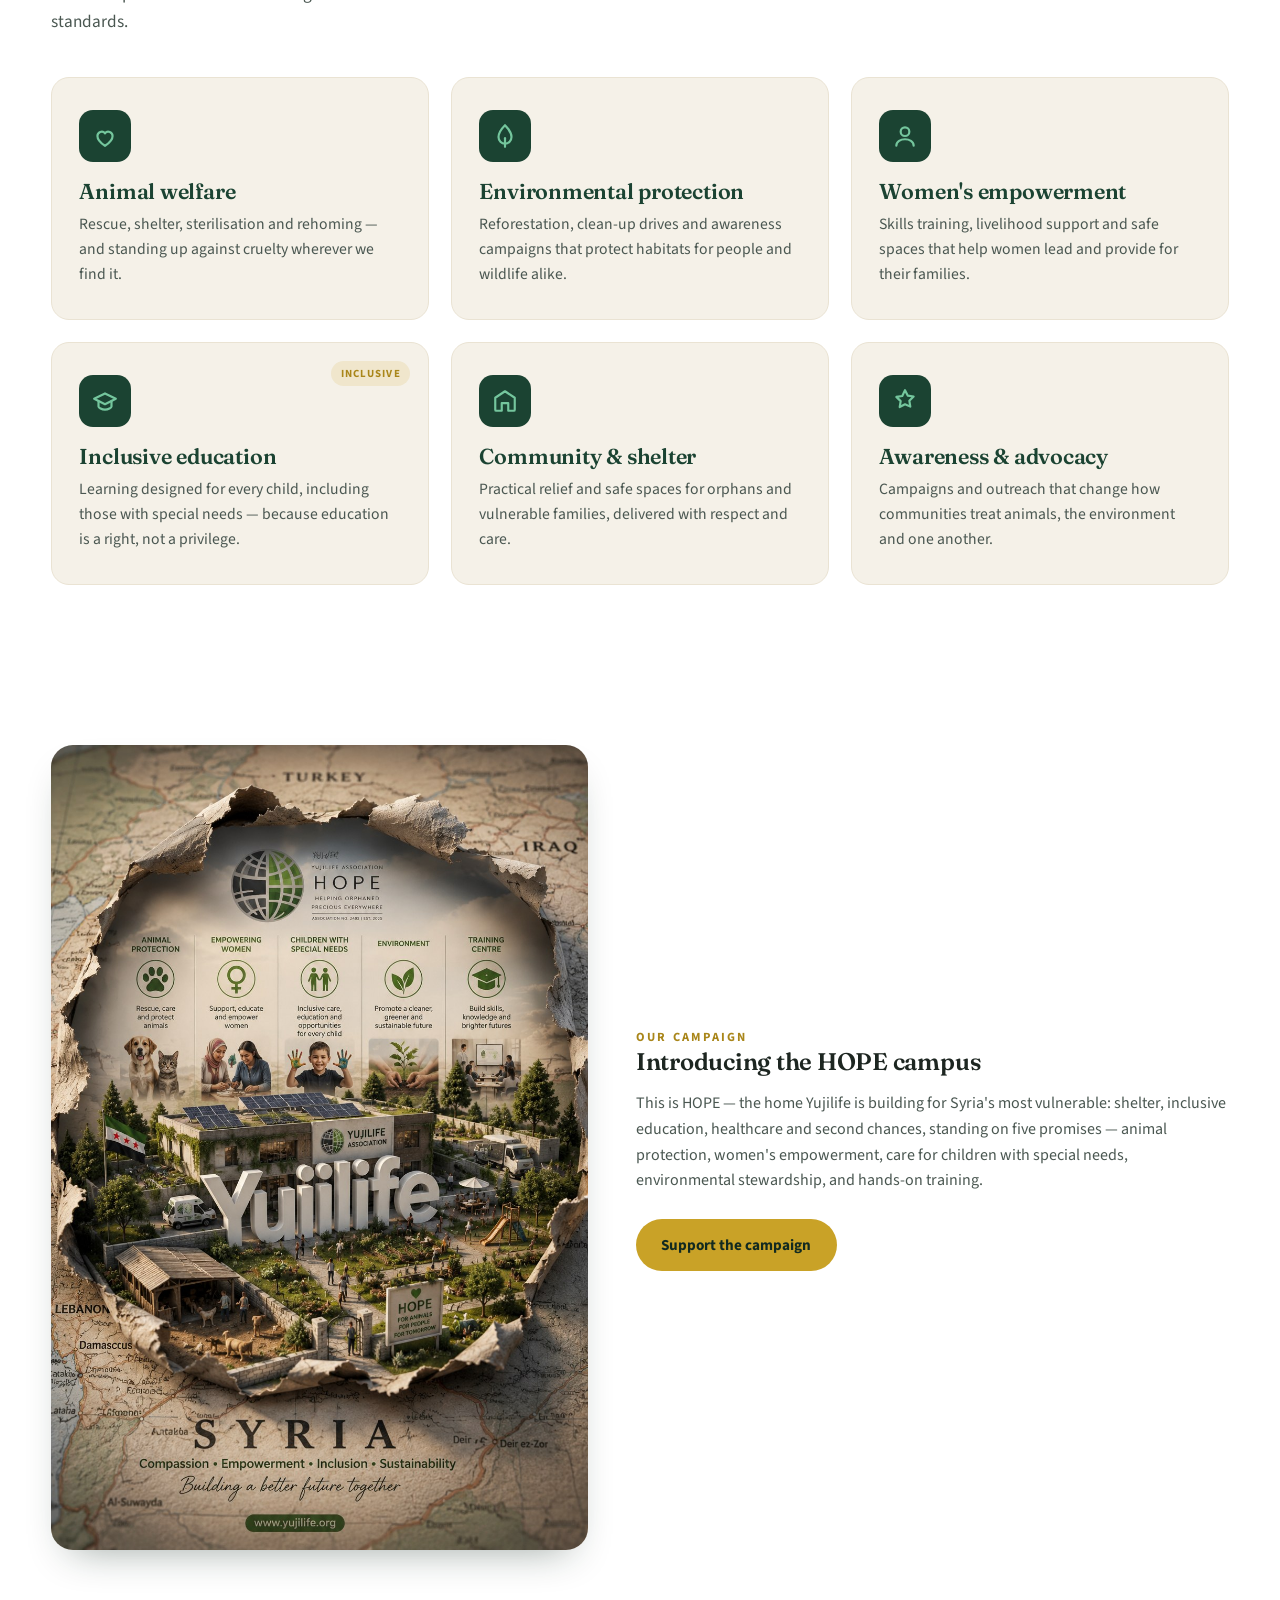
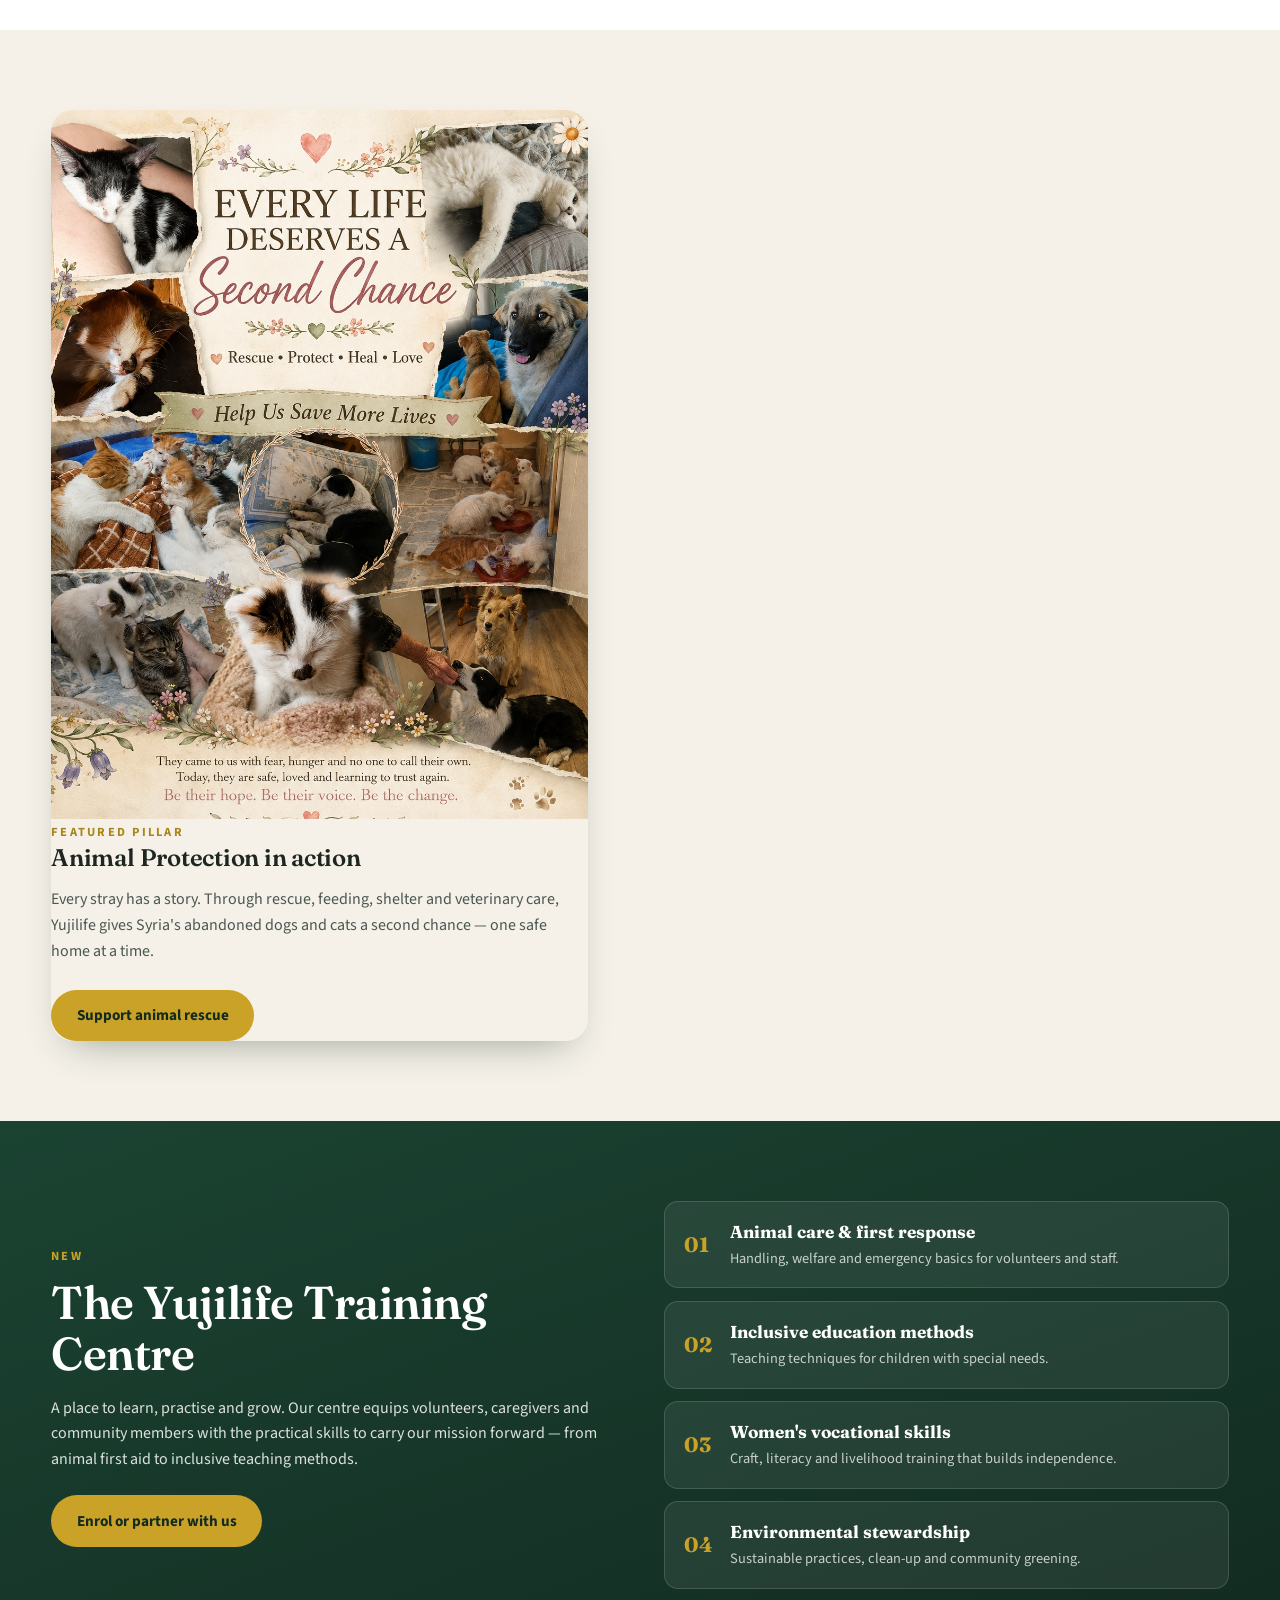
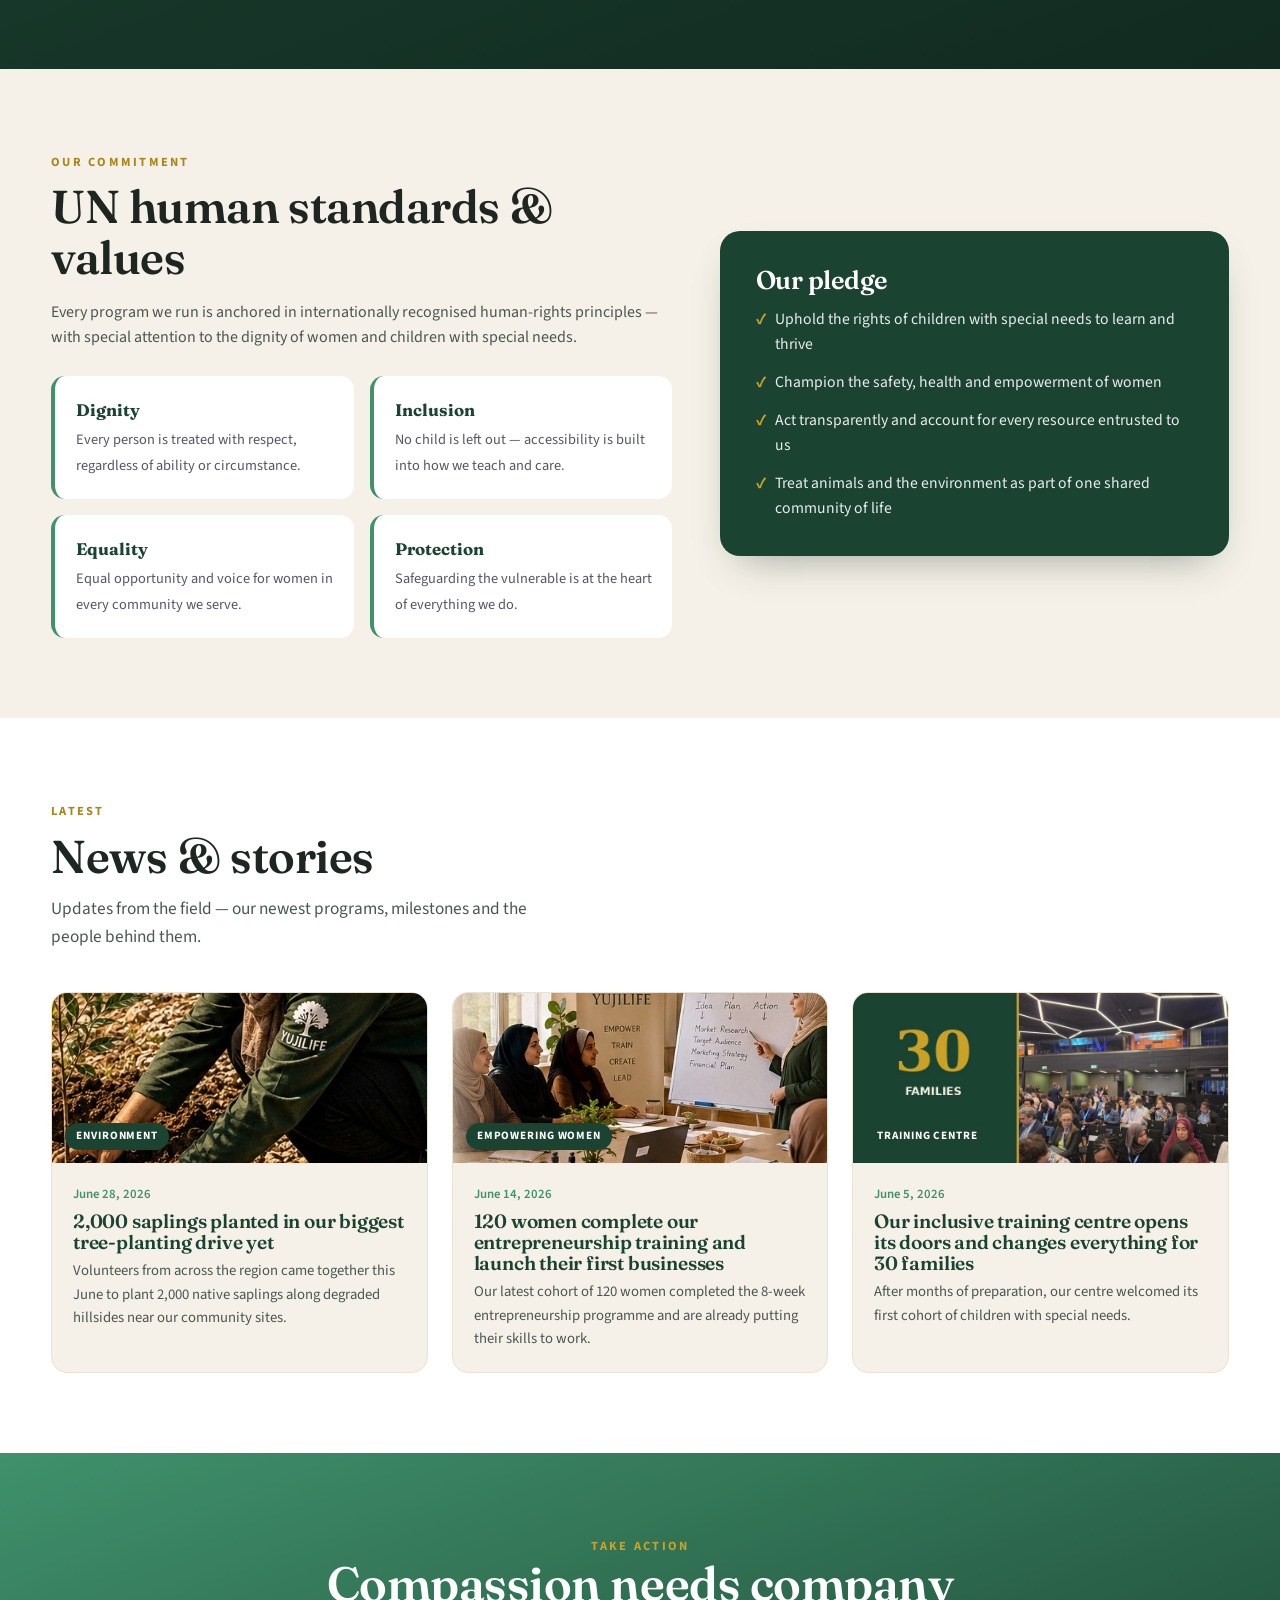
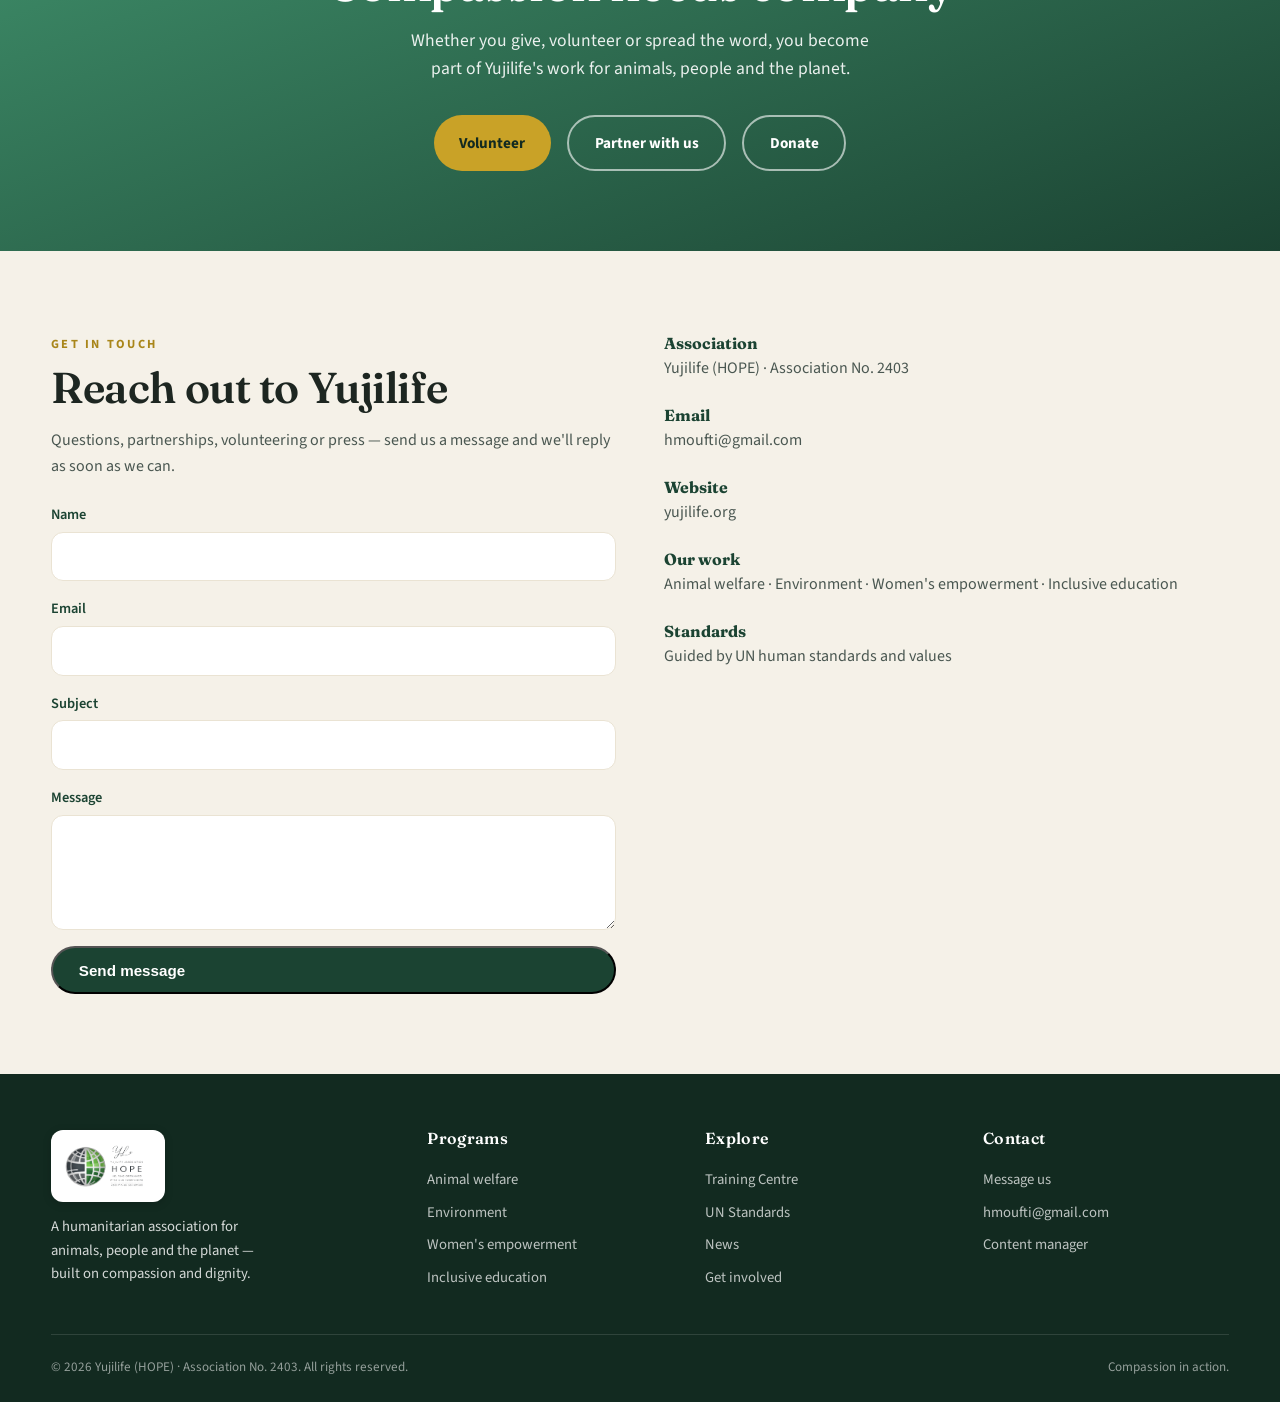
==== commit 5f05a7aa: "Update index.html" ====
--- a/index.html
+++ b/index.html
@@ -397,7 +397,7 @@
     <div class="body"><div class="date">June 14, 2026</div><h3>120 women complete our entrepreneurship training and launch their first businesses</h3><p>Our latest cohort of 120 women completed the 8-week entrepreneurship programme and are already putting their skills to work.</p></div>
    </article>
    <article class="card">
-    <div class="ph" style="background:linear-gradient(135deg,var(--gold),var(--gold-deep))"><span class="cat">Training Centre</span></div>
+    <div class="ph"><img src="news_card_thumbnail.jpg" alt="30 Families: Yujilife's Inclusive Training Centre welcomes its first cohort, with images from the AI for Good Global Summit in Geneva" loading="lazy" style="width:100%;height:100%;object-fit:cover"><span class="cat">Training Centre</span></div>
     <div class="body"><div class="date">June 5, 2026</div><h3>Our inclusive training centre opens its doors and changes everything for 30 families</h3><p>After months of preparation, our centre welcomed its first cohort of children with special needs.</p></div>
    </article>
   </div>
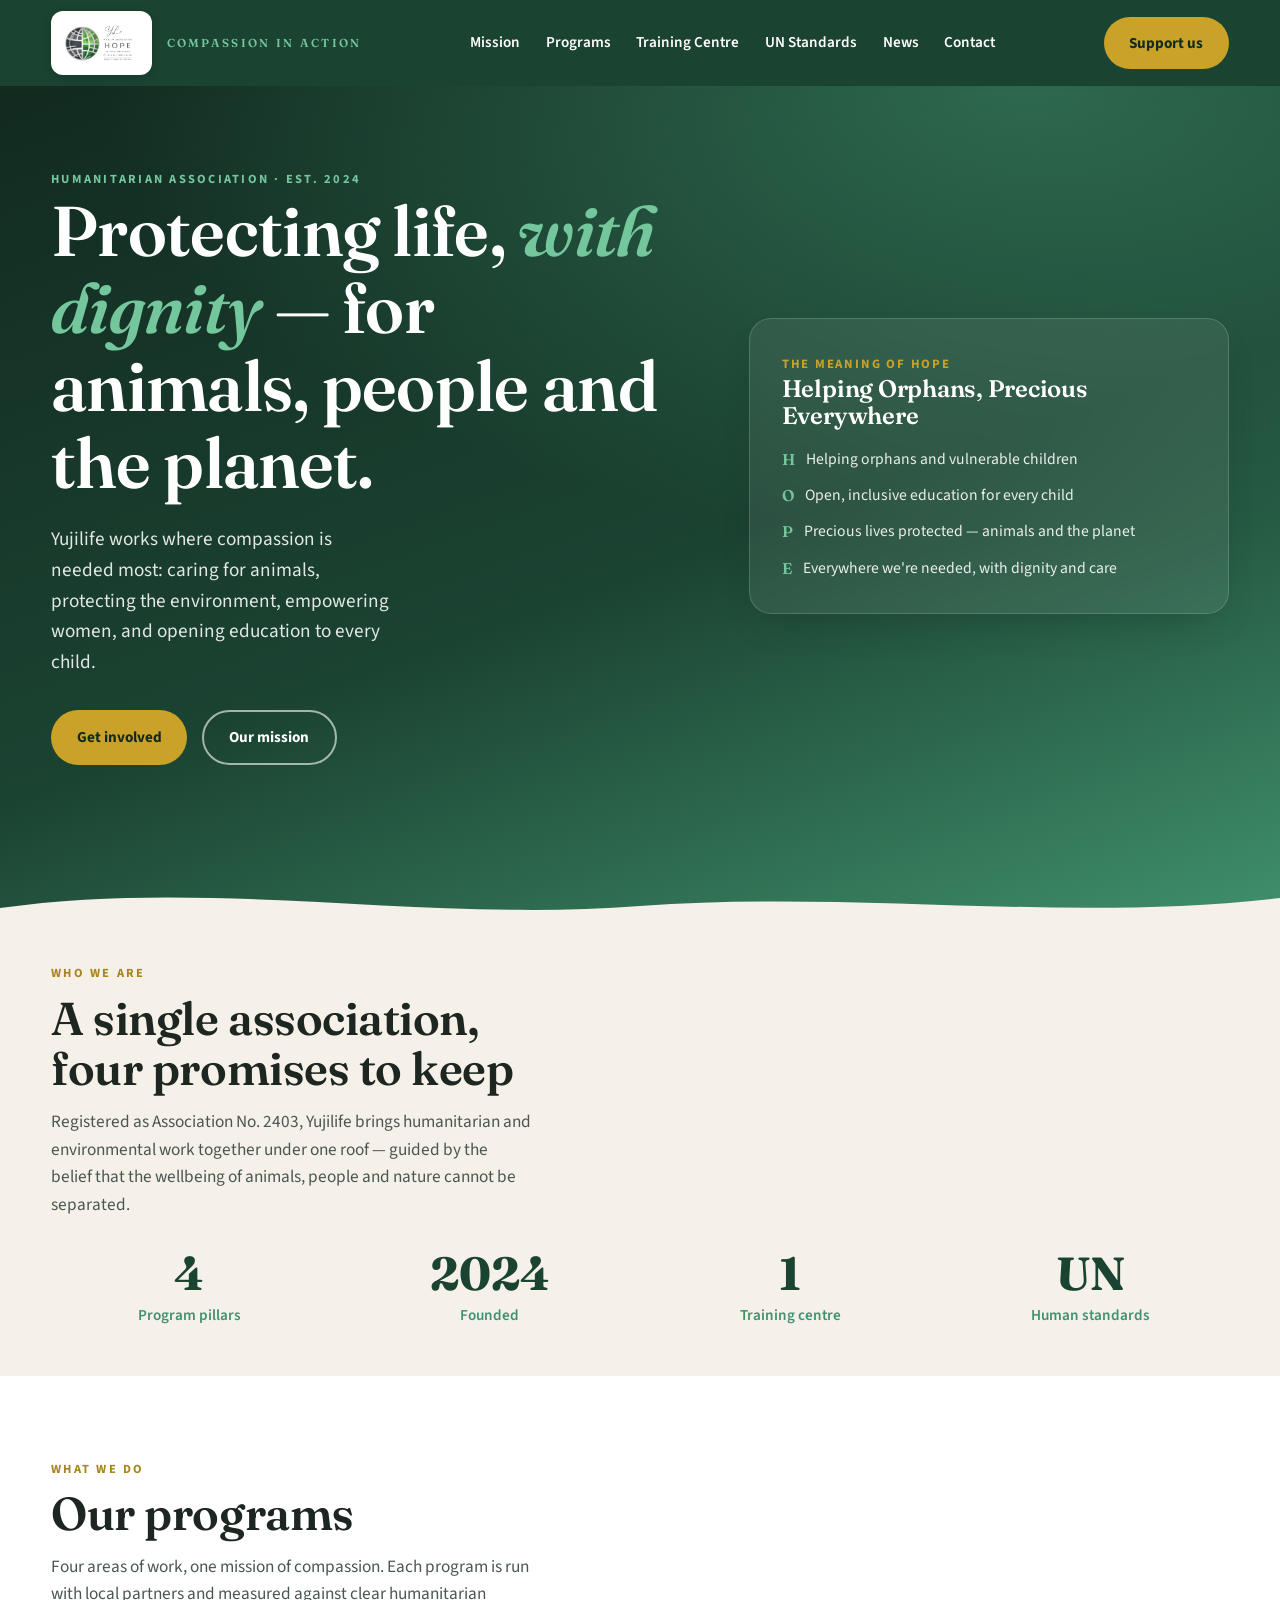
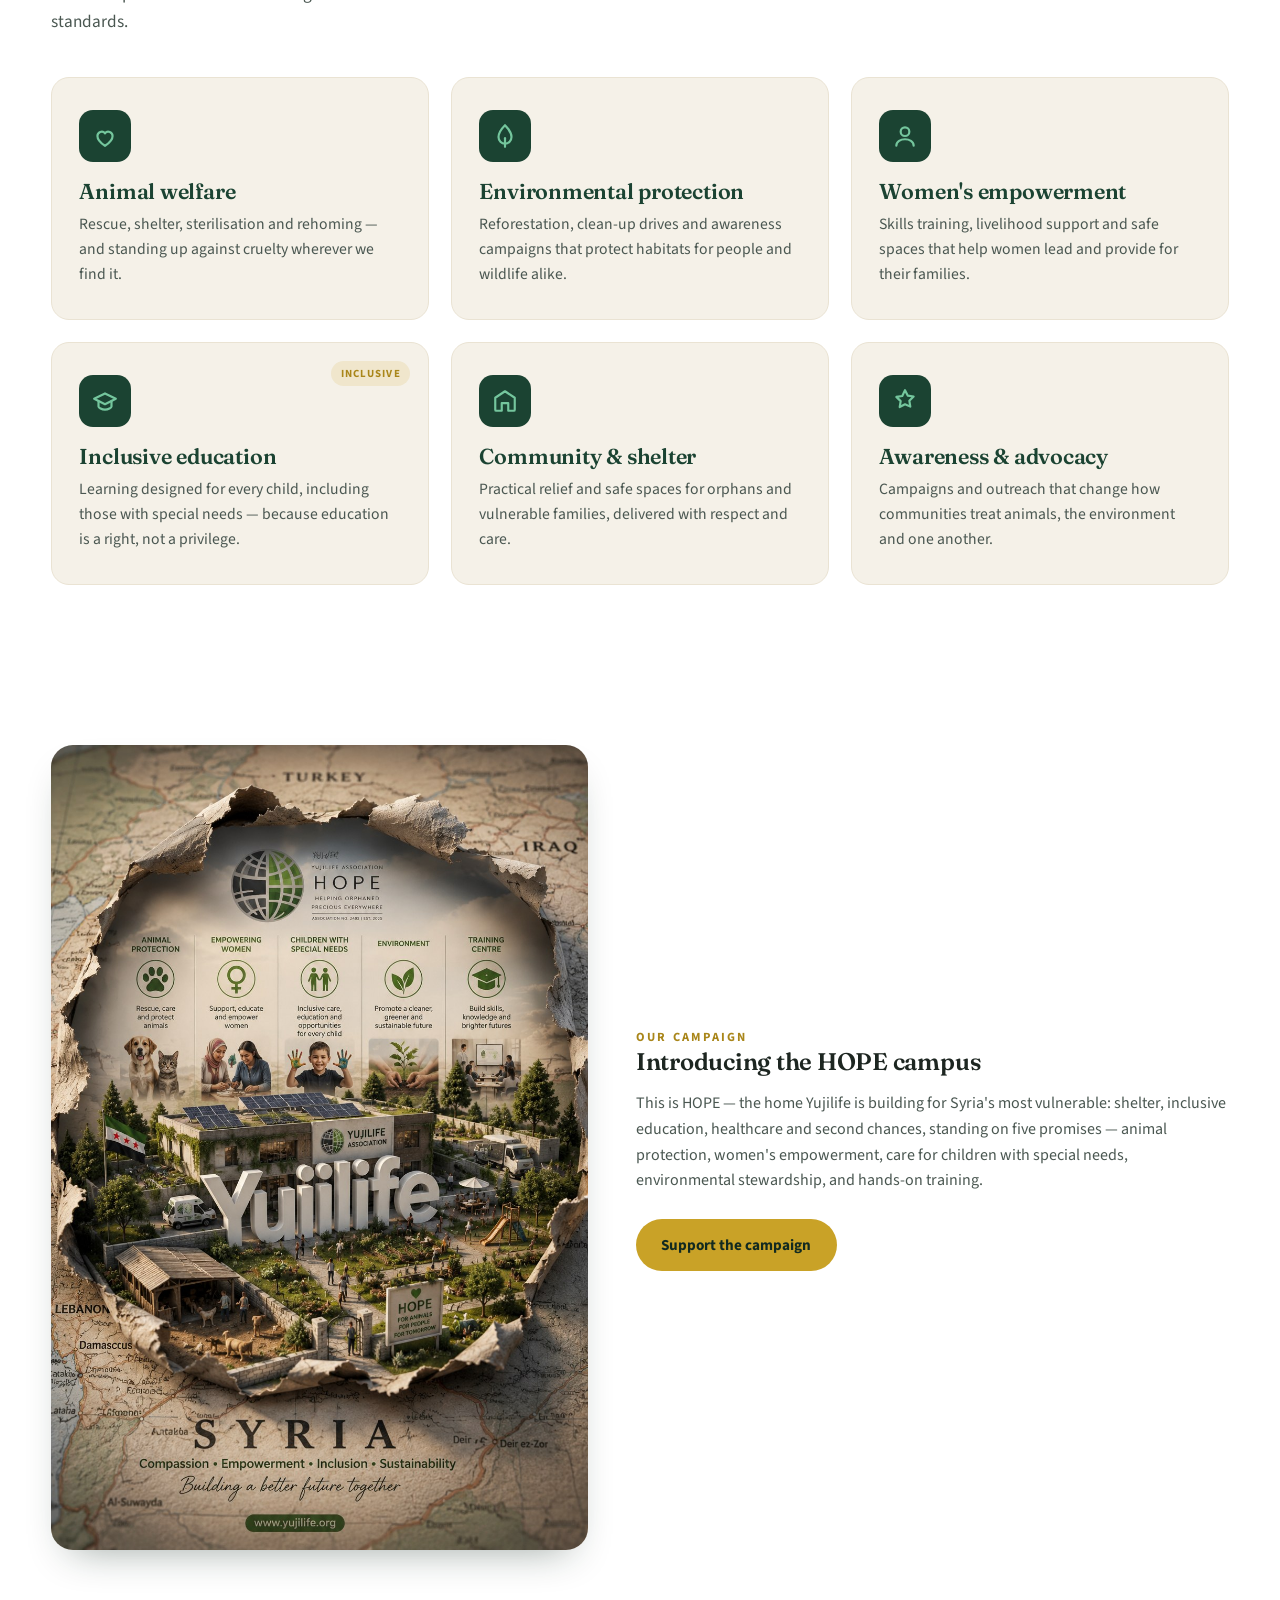
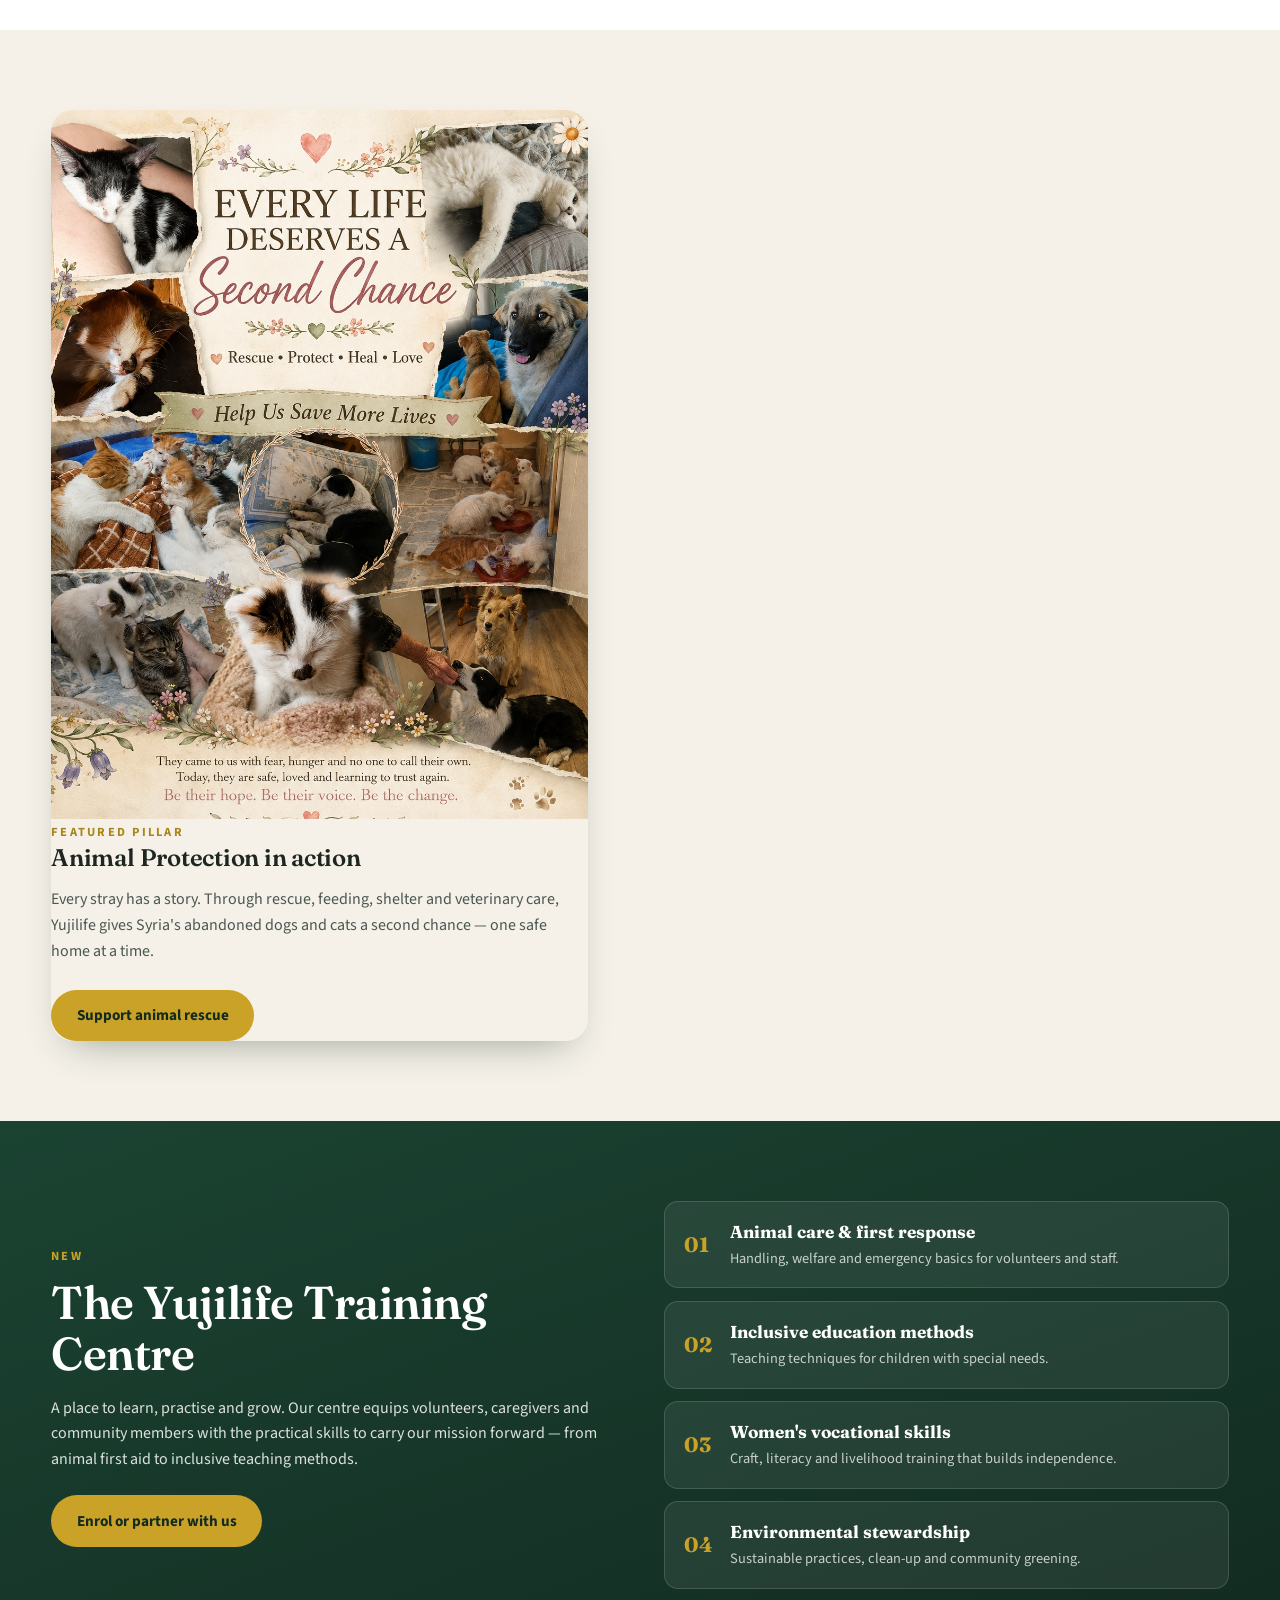
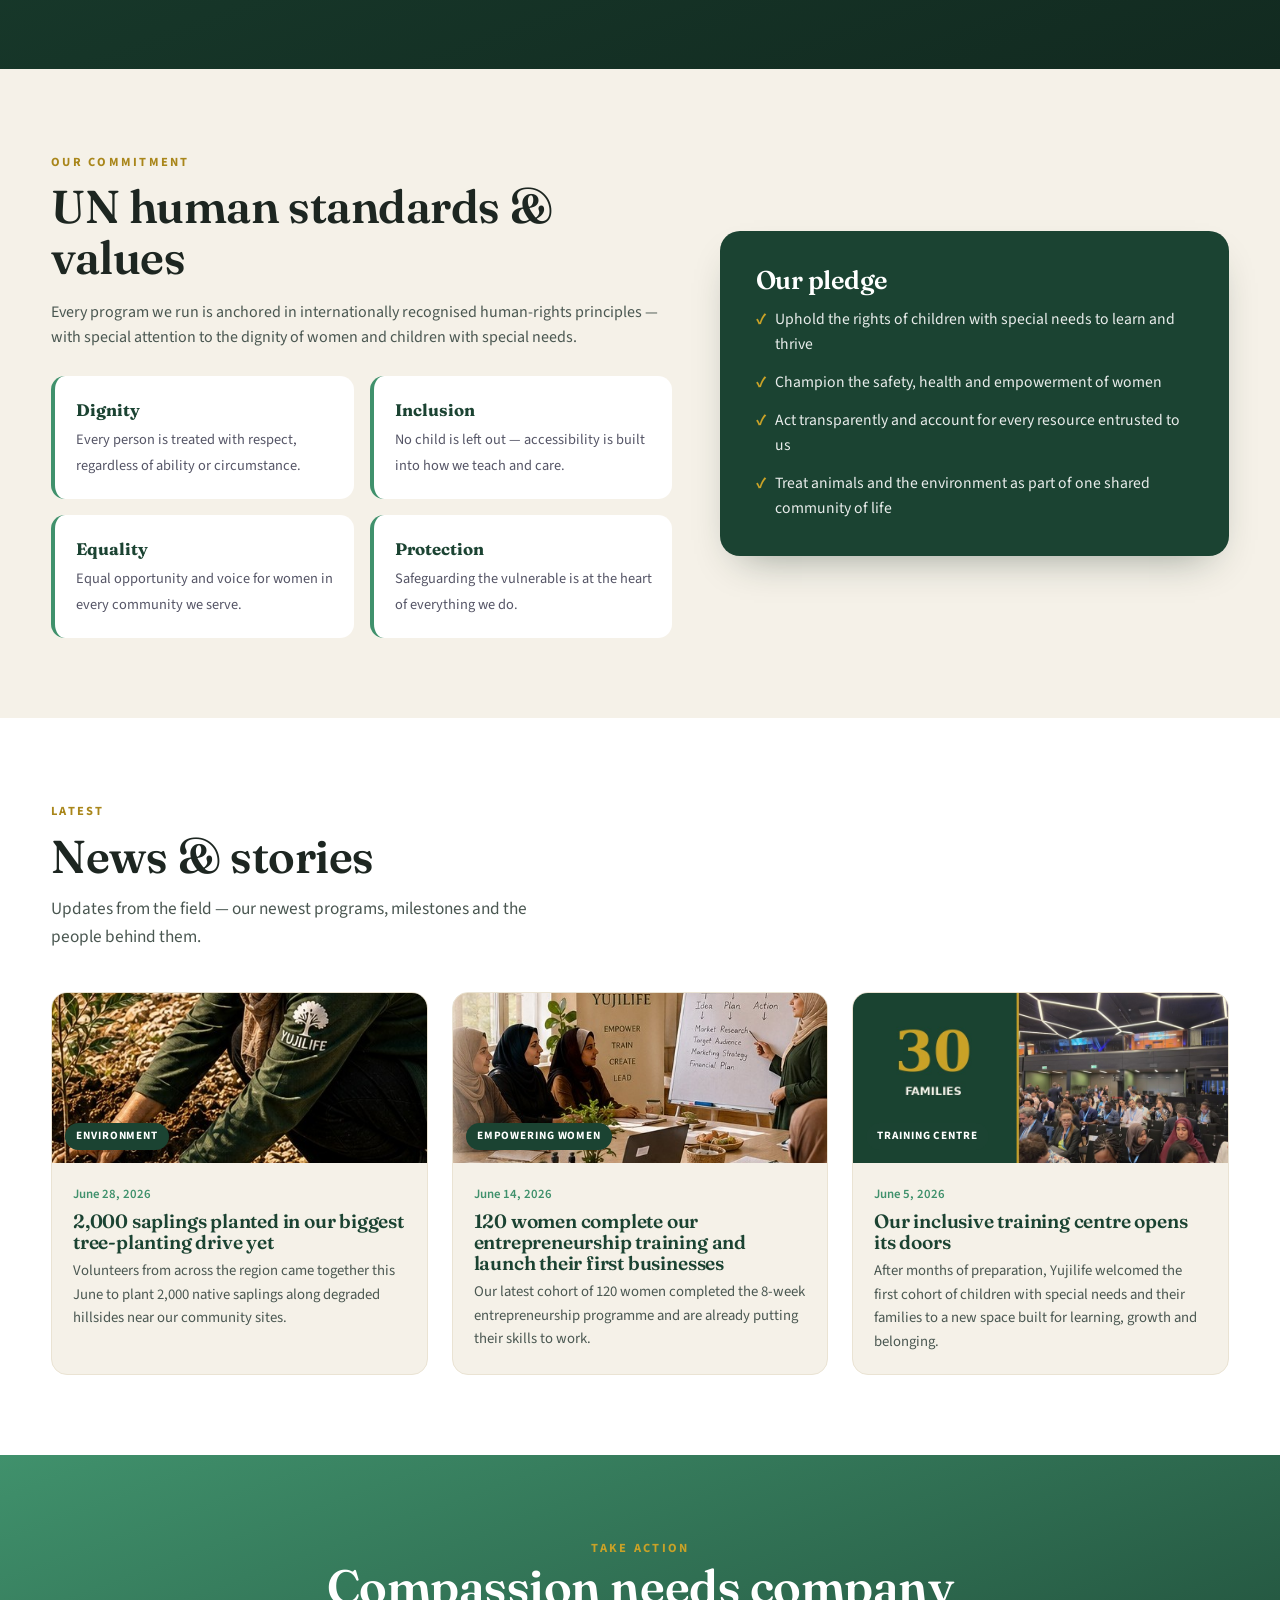
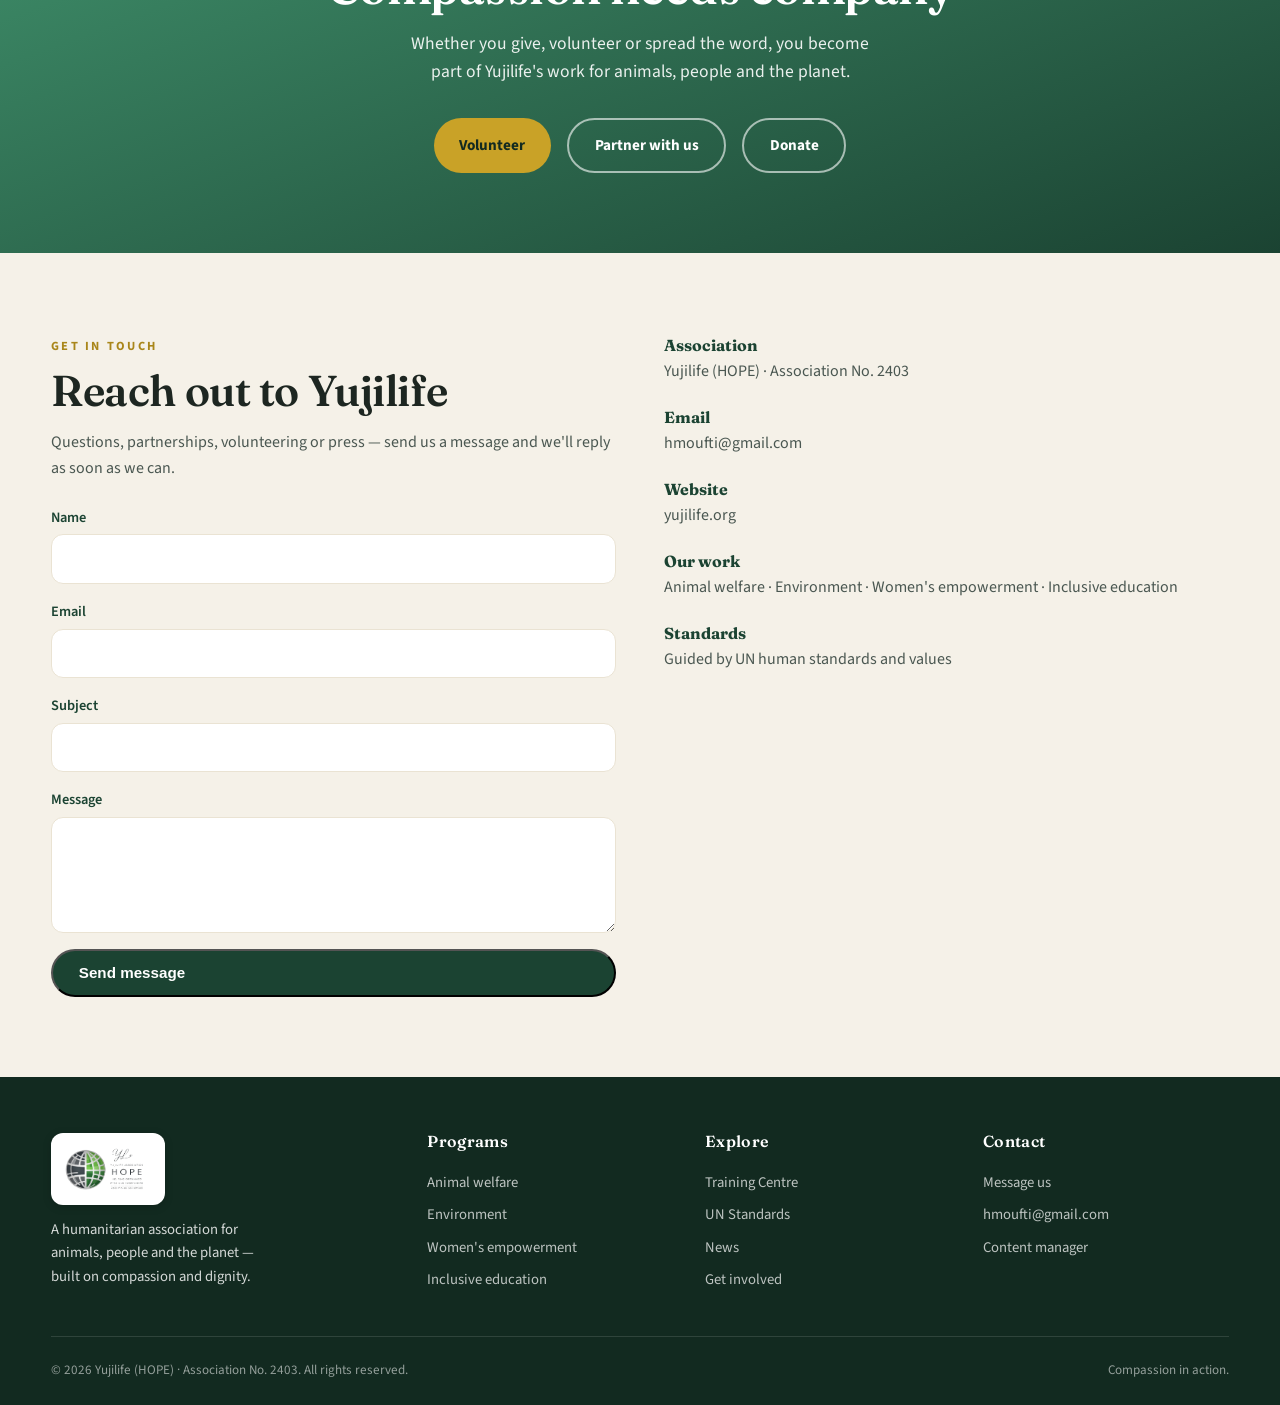
==== commit f9a7f9d3: "Update index.html" ====
--- a/index.html
+++ b/index.html
@@ -398,7 +398,7 @@
    </article>
    <article class="card">
     <div class="ph"><img src="news_card_thumbnail.jpg" alt="30 Families: Yujilife's Inclusive Training Centre welcomes its first cohort, with images from the AI for Good Global Summit in Geneva" loading="lazy" style="width:100%;height:100%;object-fit:cover"><span class="cat">Training Centre</span></div>
-    <div class="body"><div class="date">June 5, 2026</div><h3>Our inclusive training centre opens its doors and changes everything for 30 families</h3><p>After months of preparation, our centre welcomed its first cohort of children with special needs.</p></div>
+    <div class="body"><div class="date">June 5, 2026</div><h3>Our inclusive training centre opens its doors</h3><p>After months of preparation, Yujilife welcomed the first cohort of children with special needs and their families to a new space built for learning, growth and belonging.</p></div>
    </article>
   </div>
  </div>
